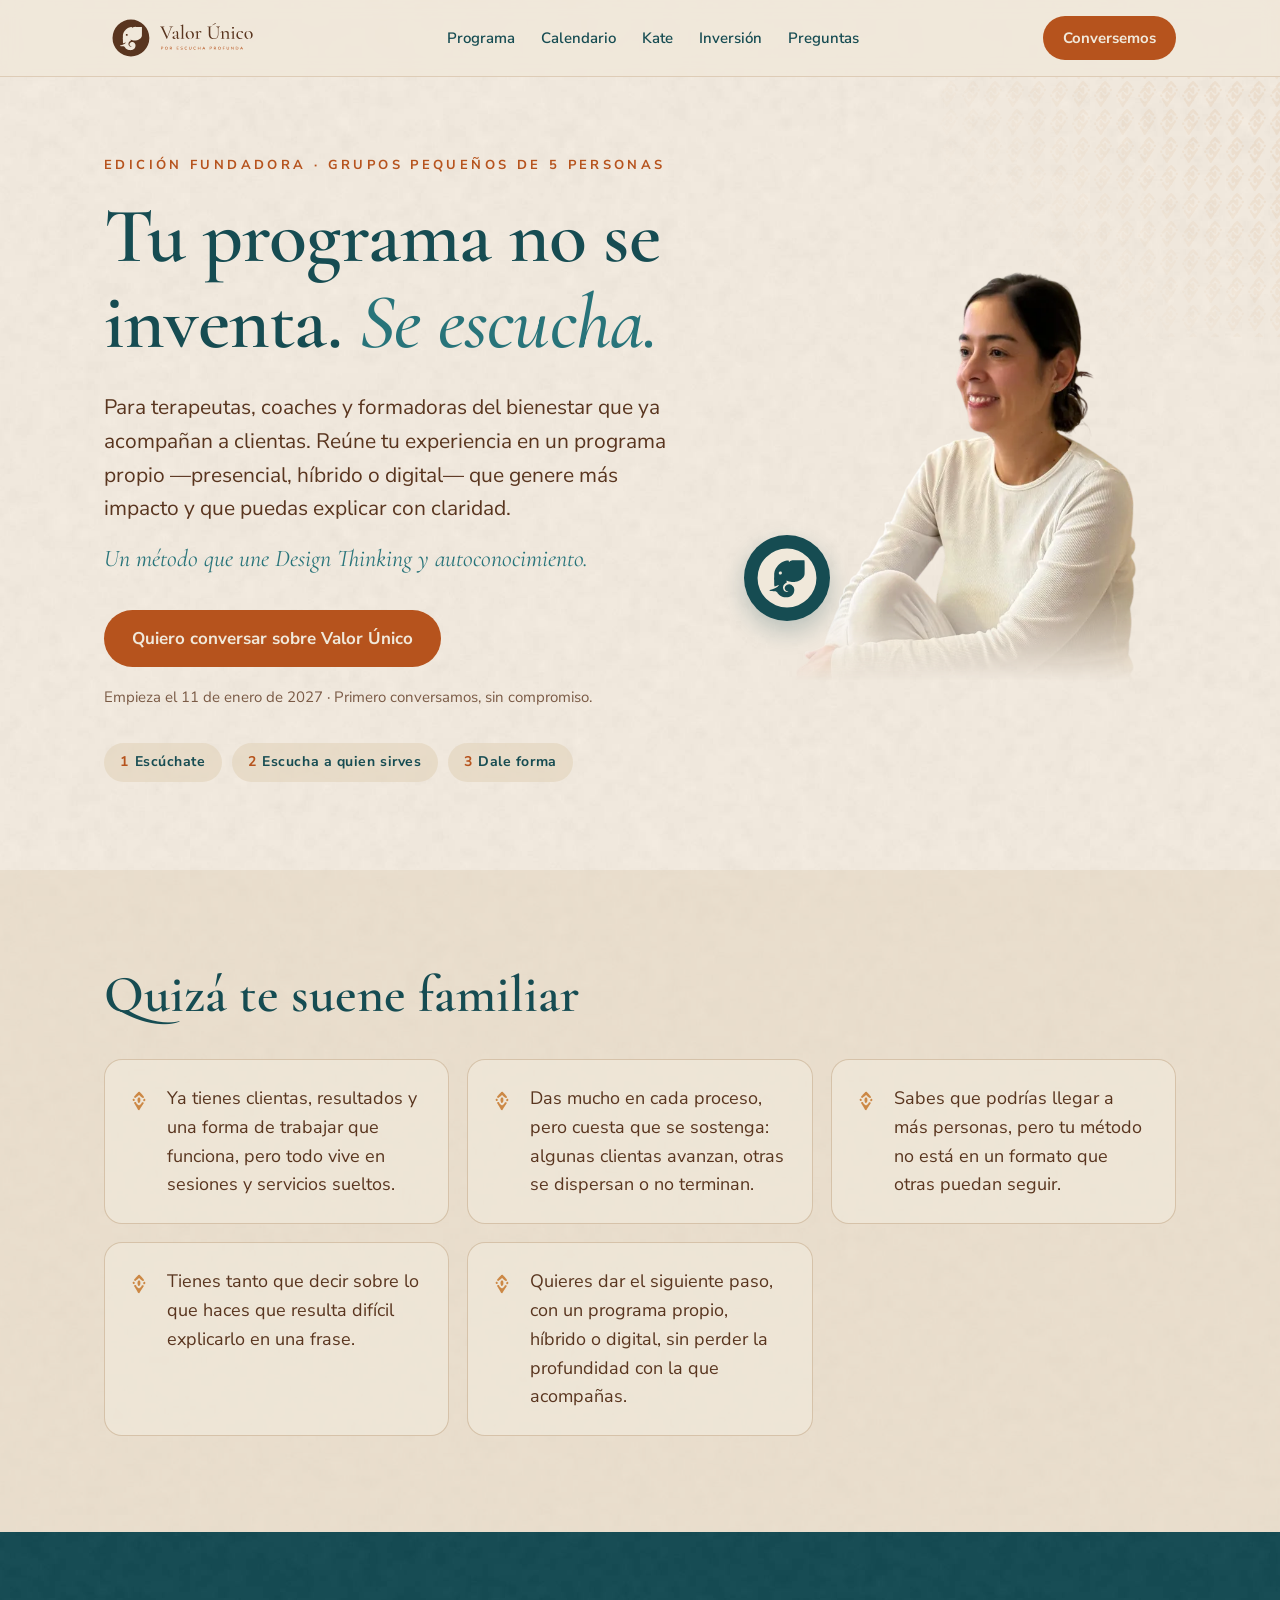
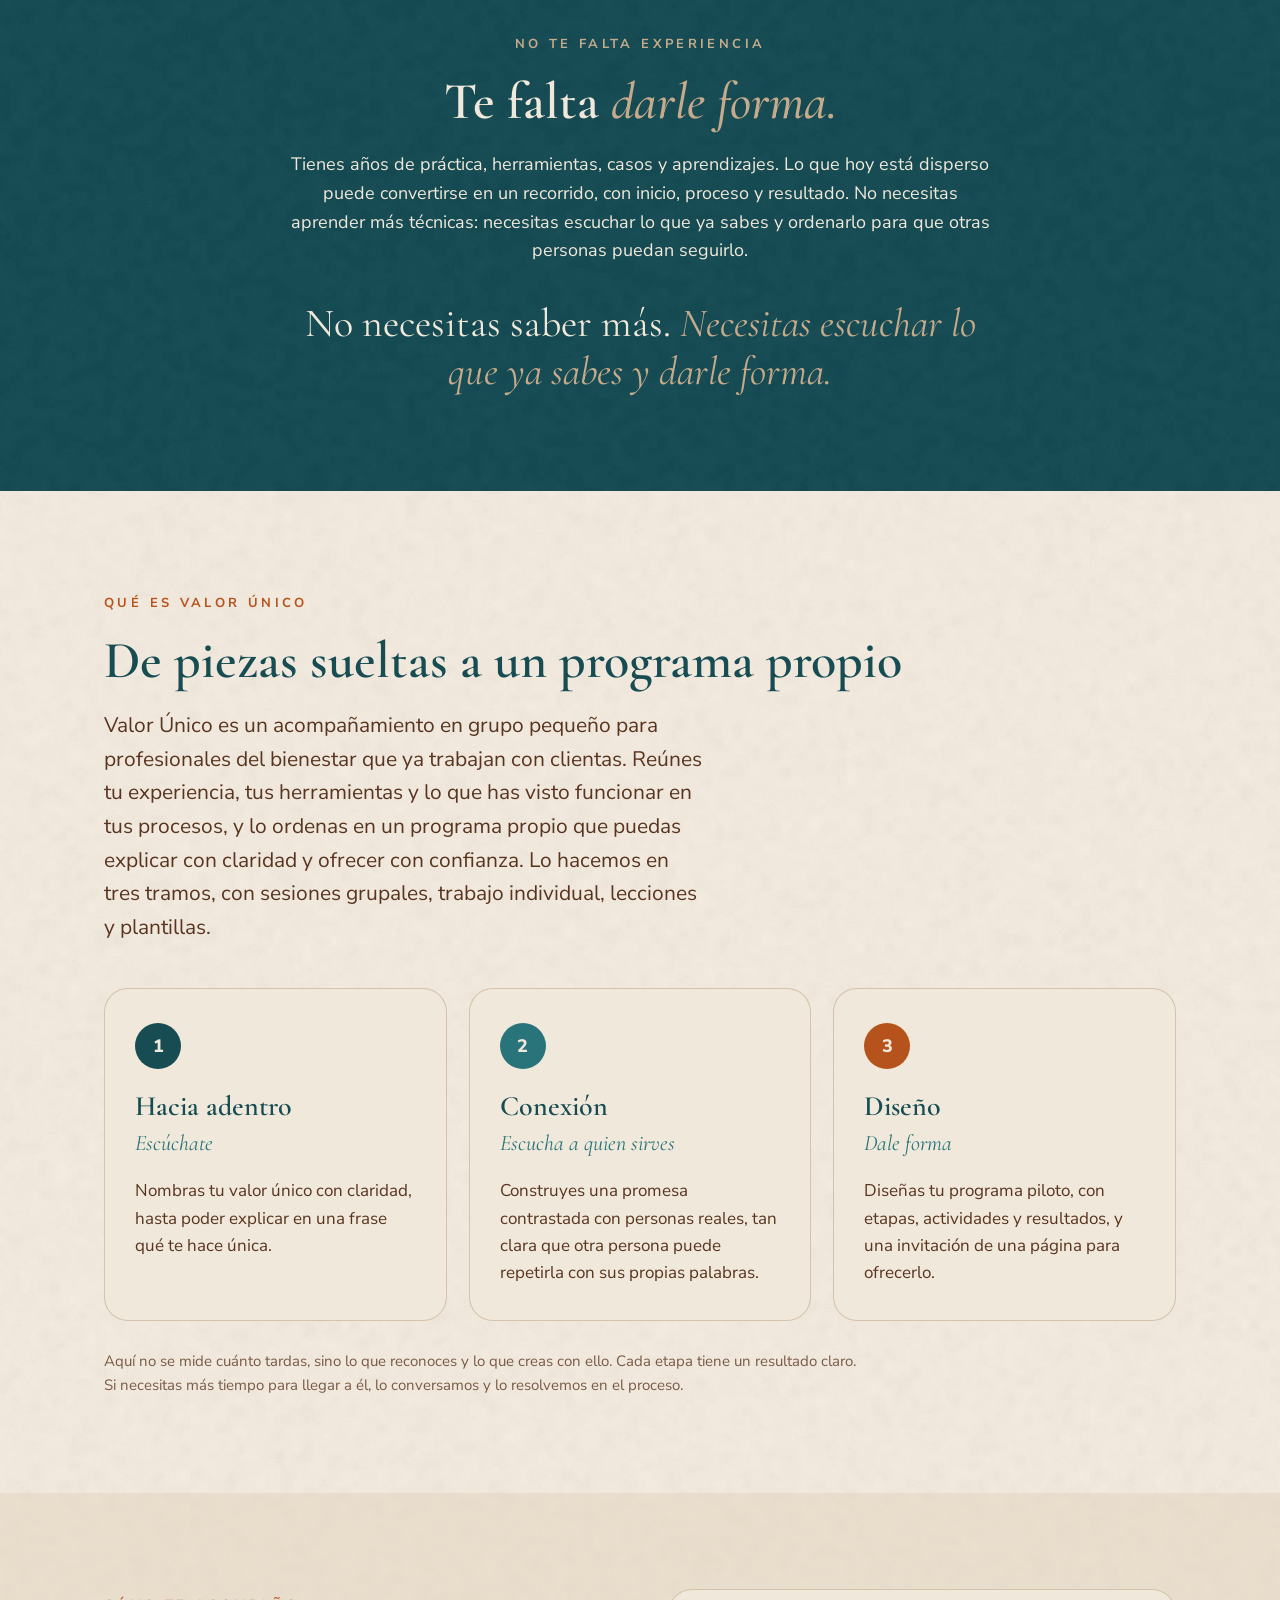
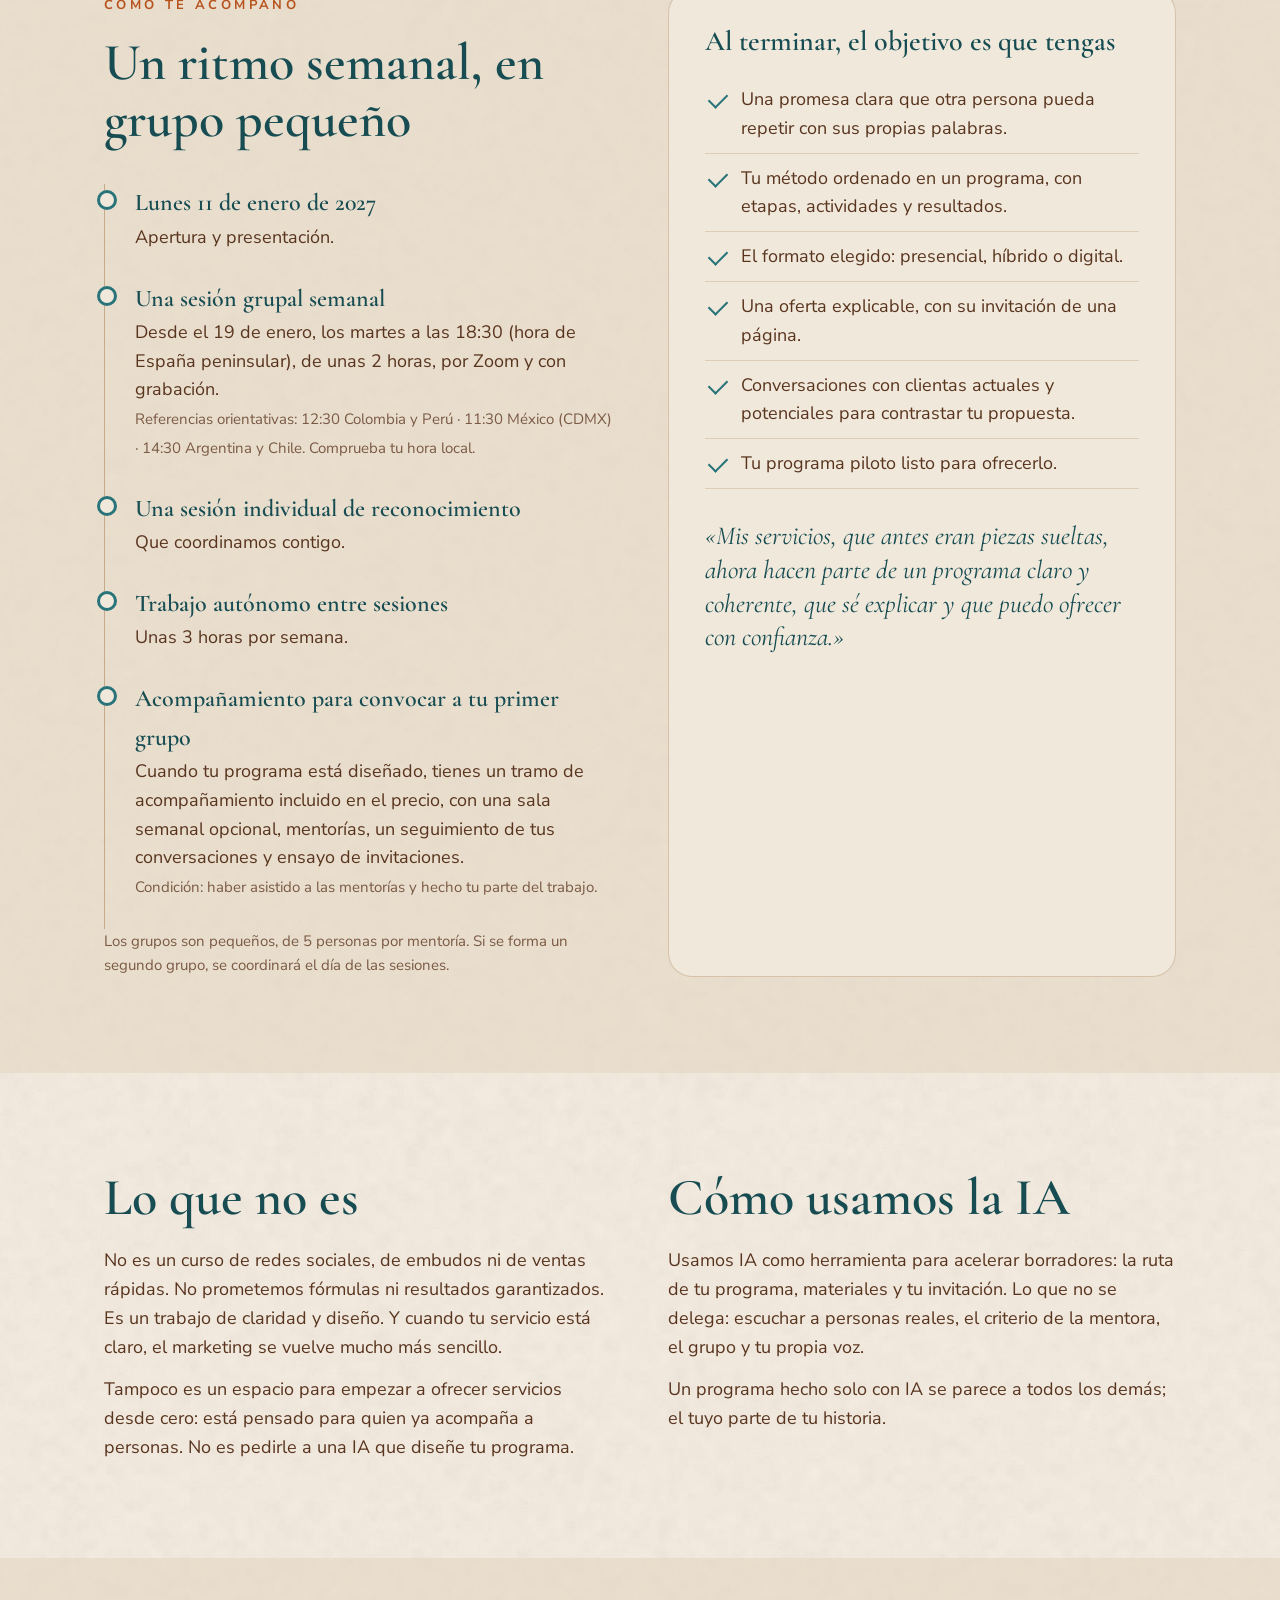
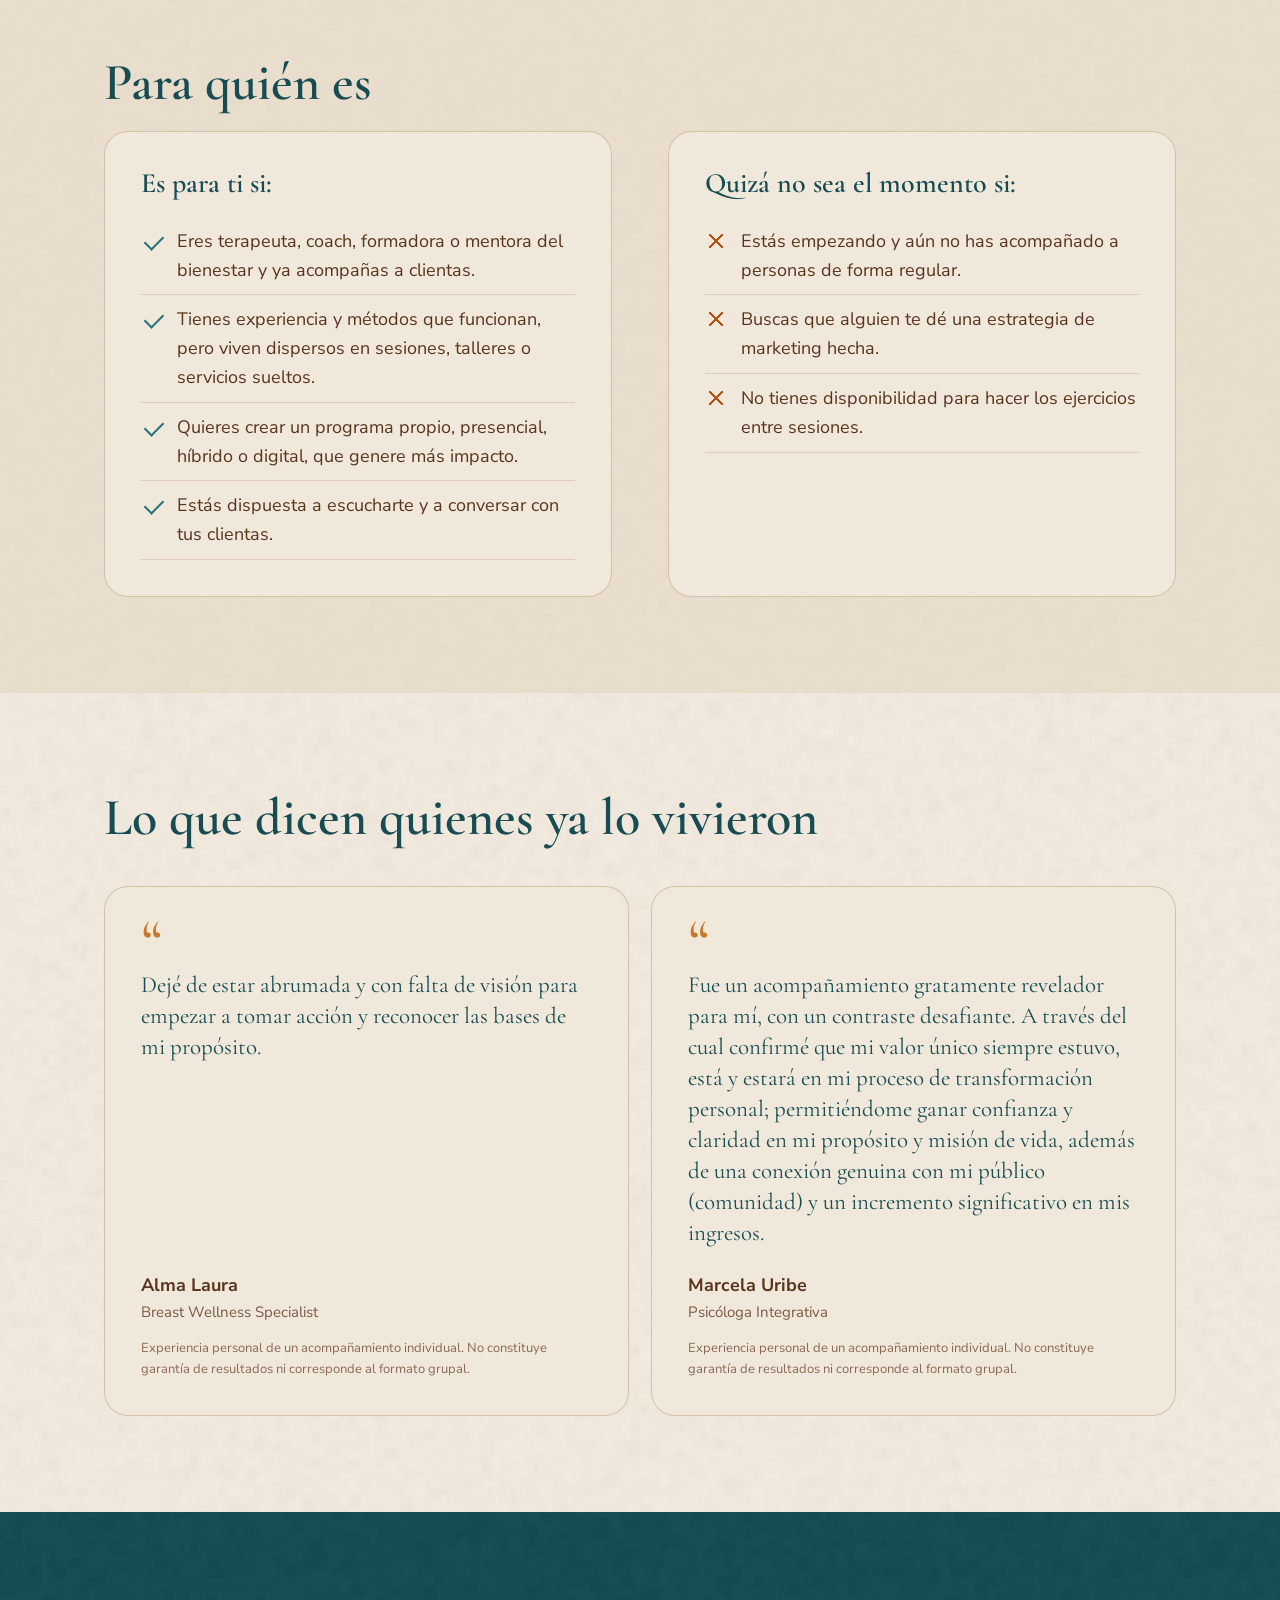
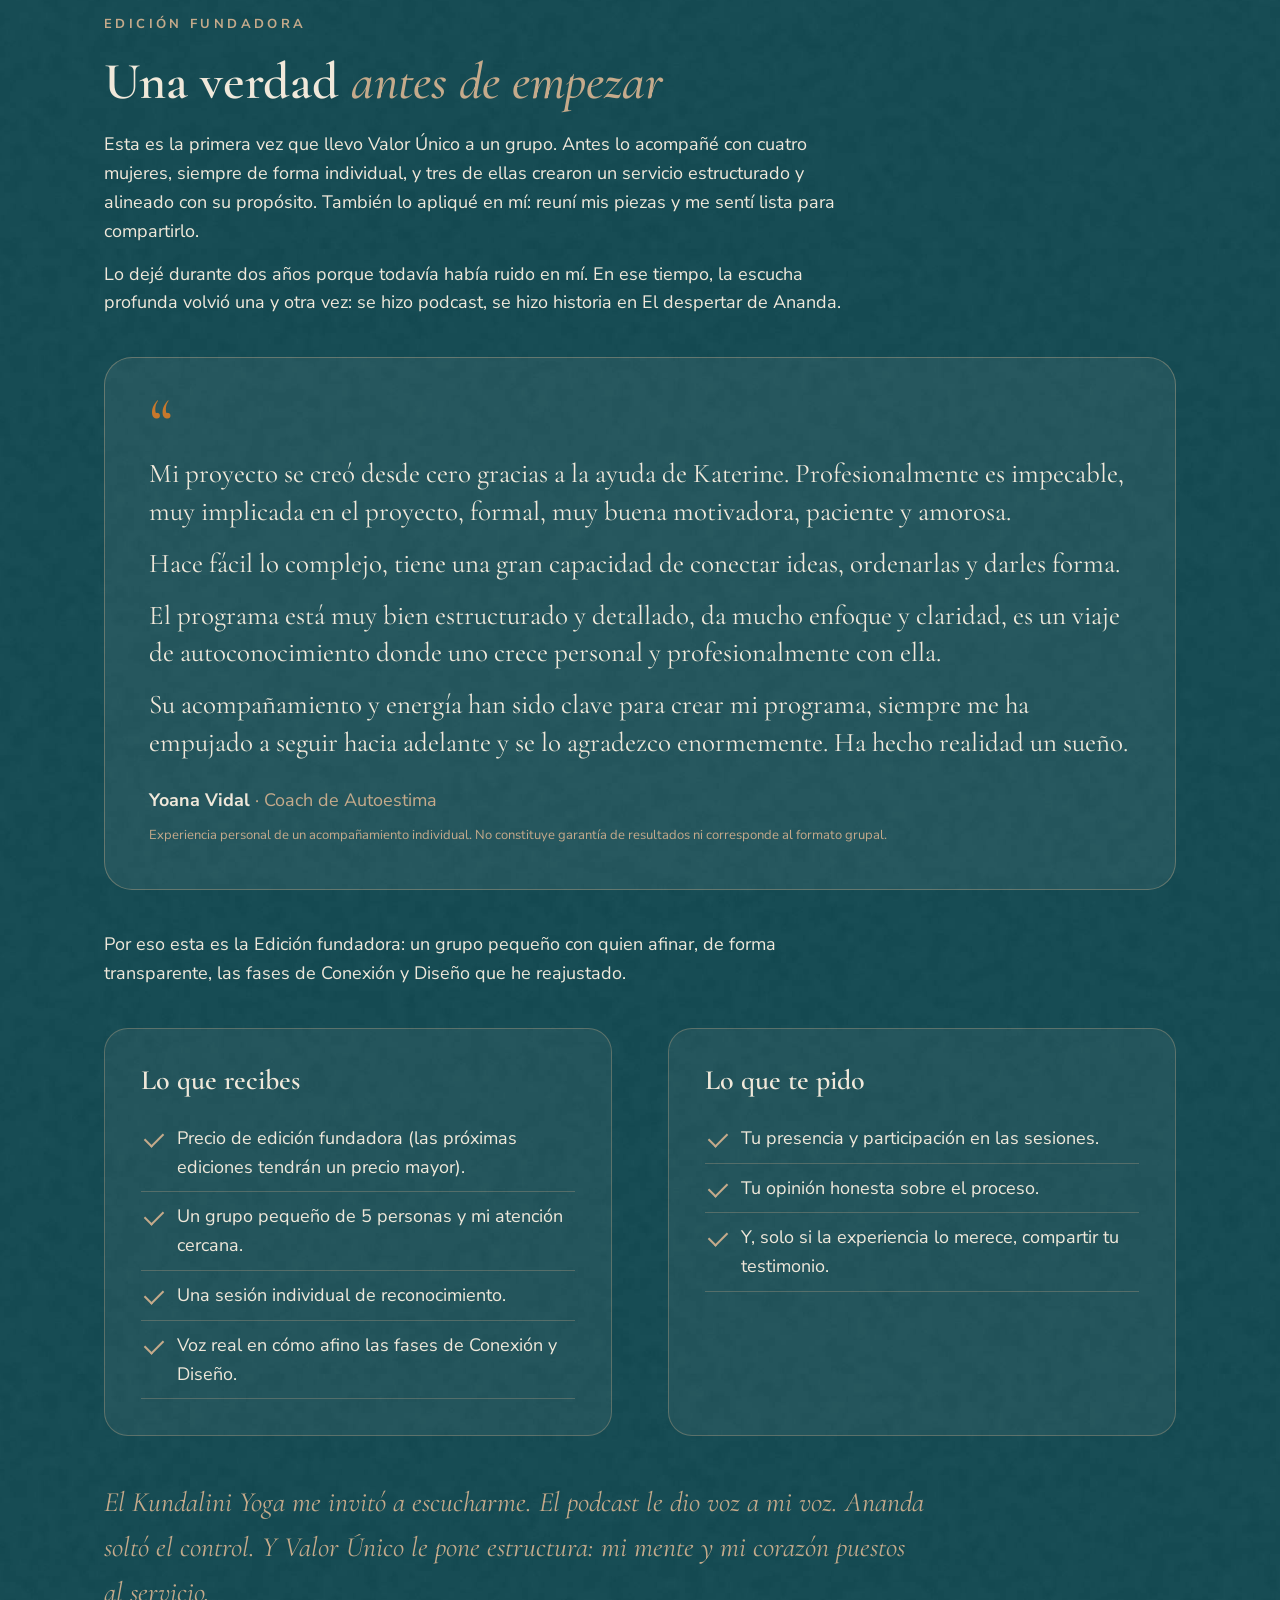
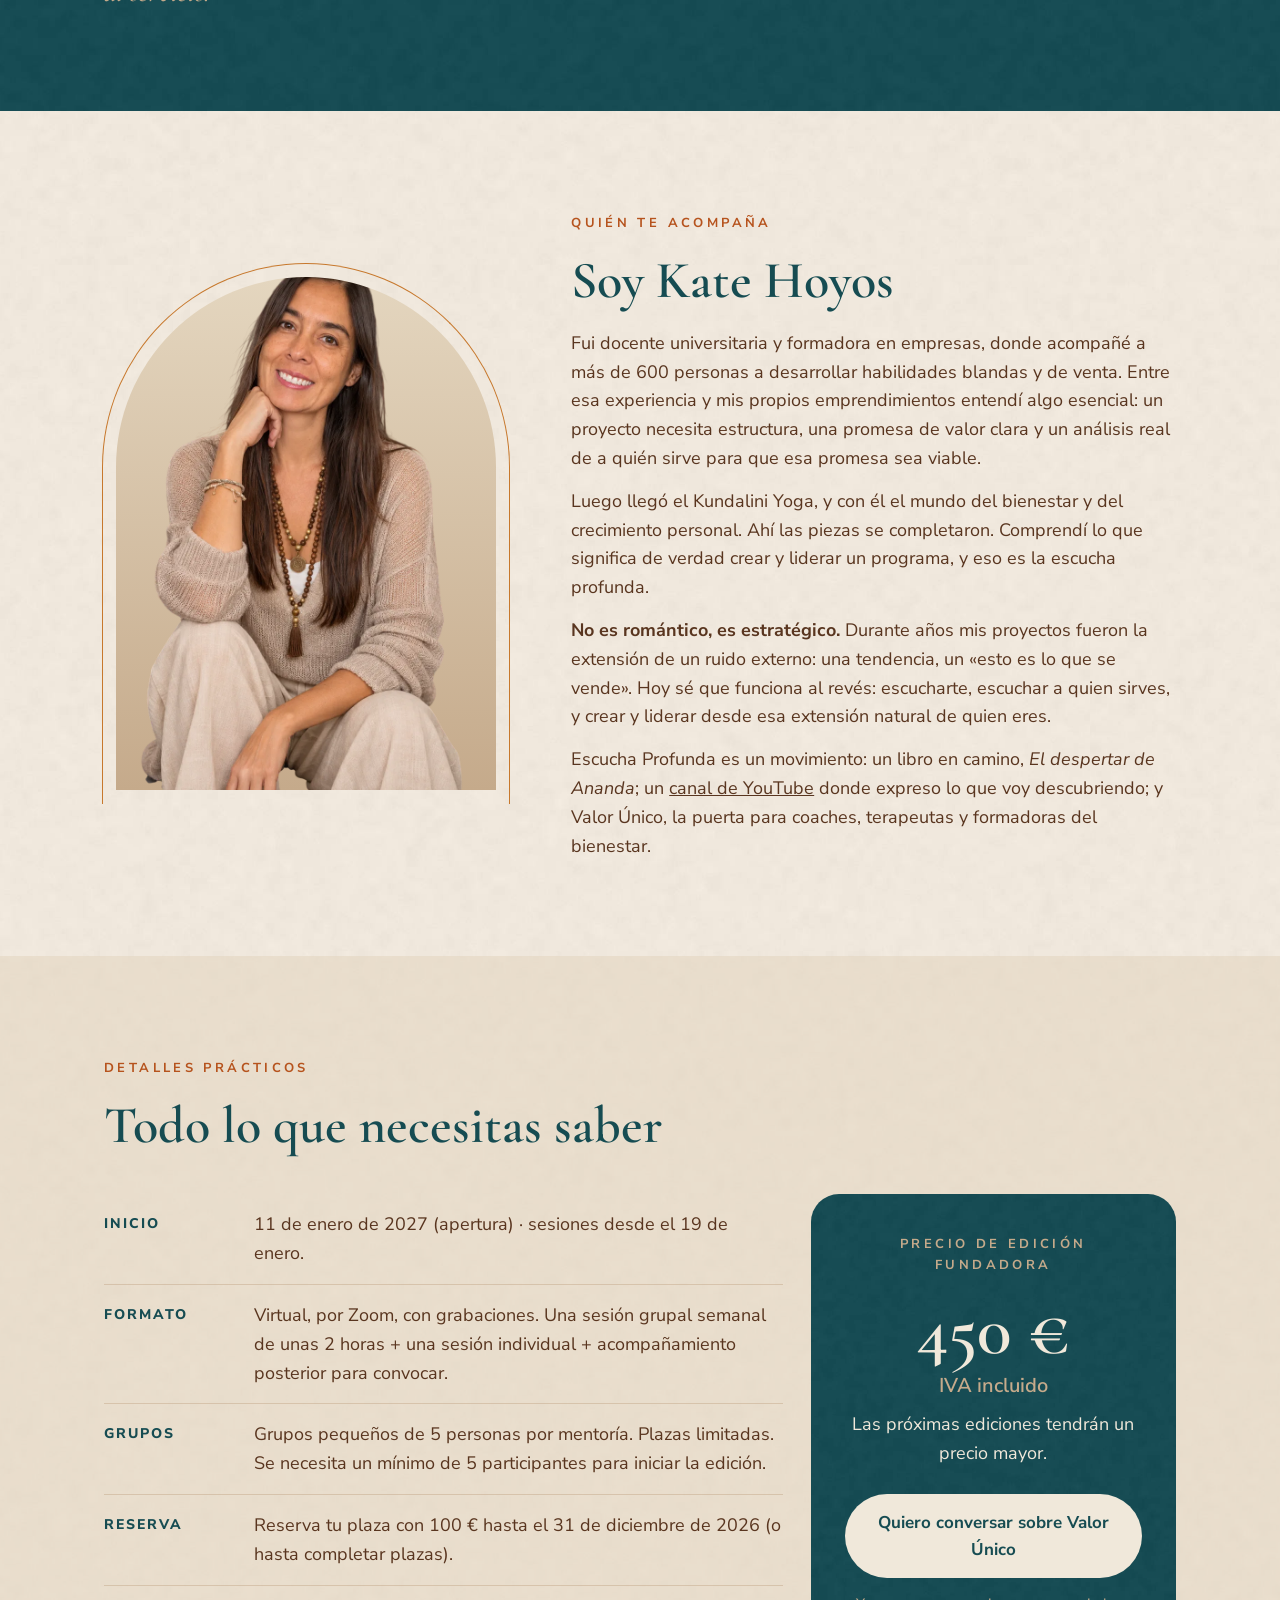
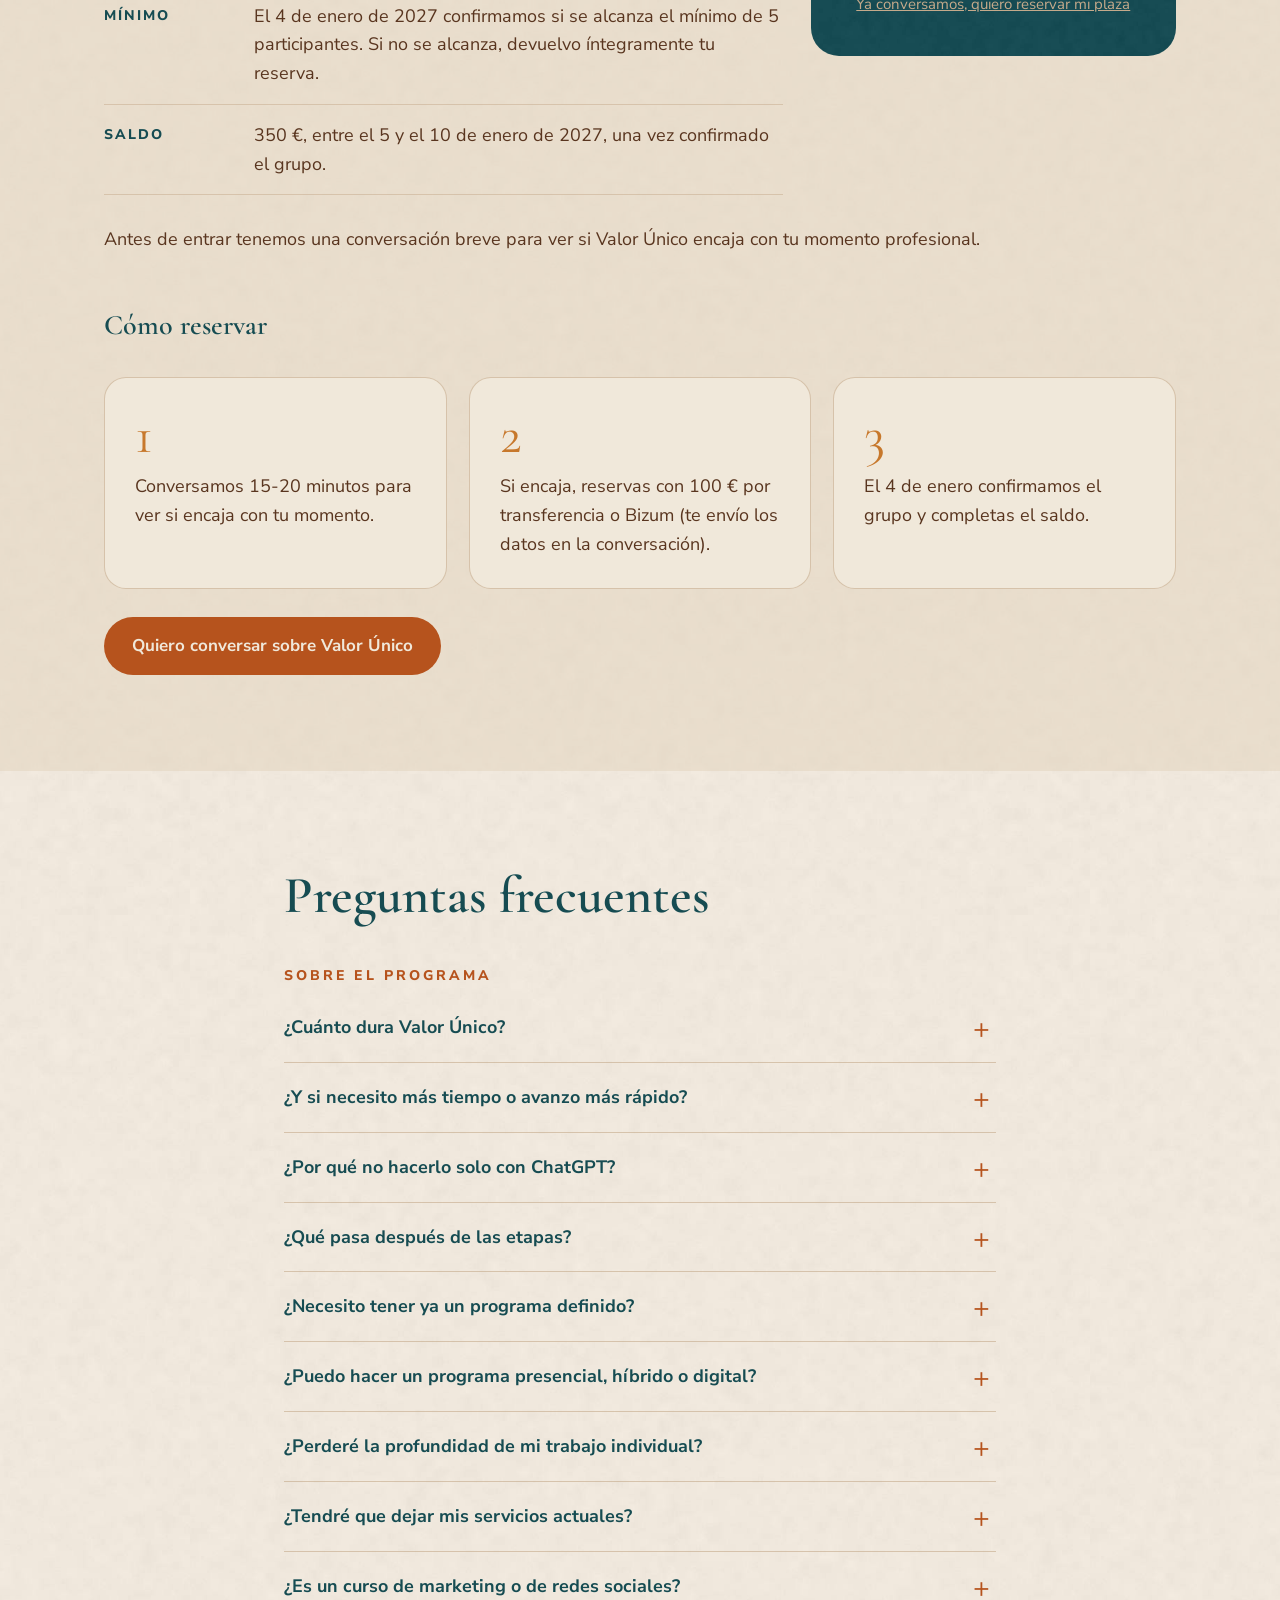
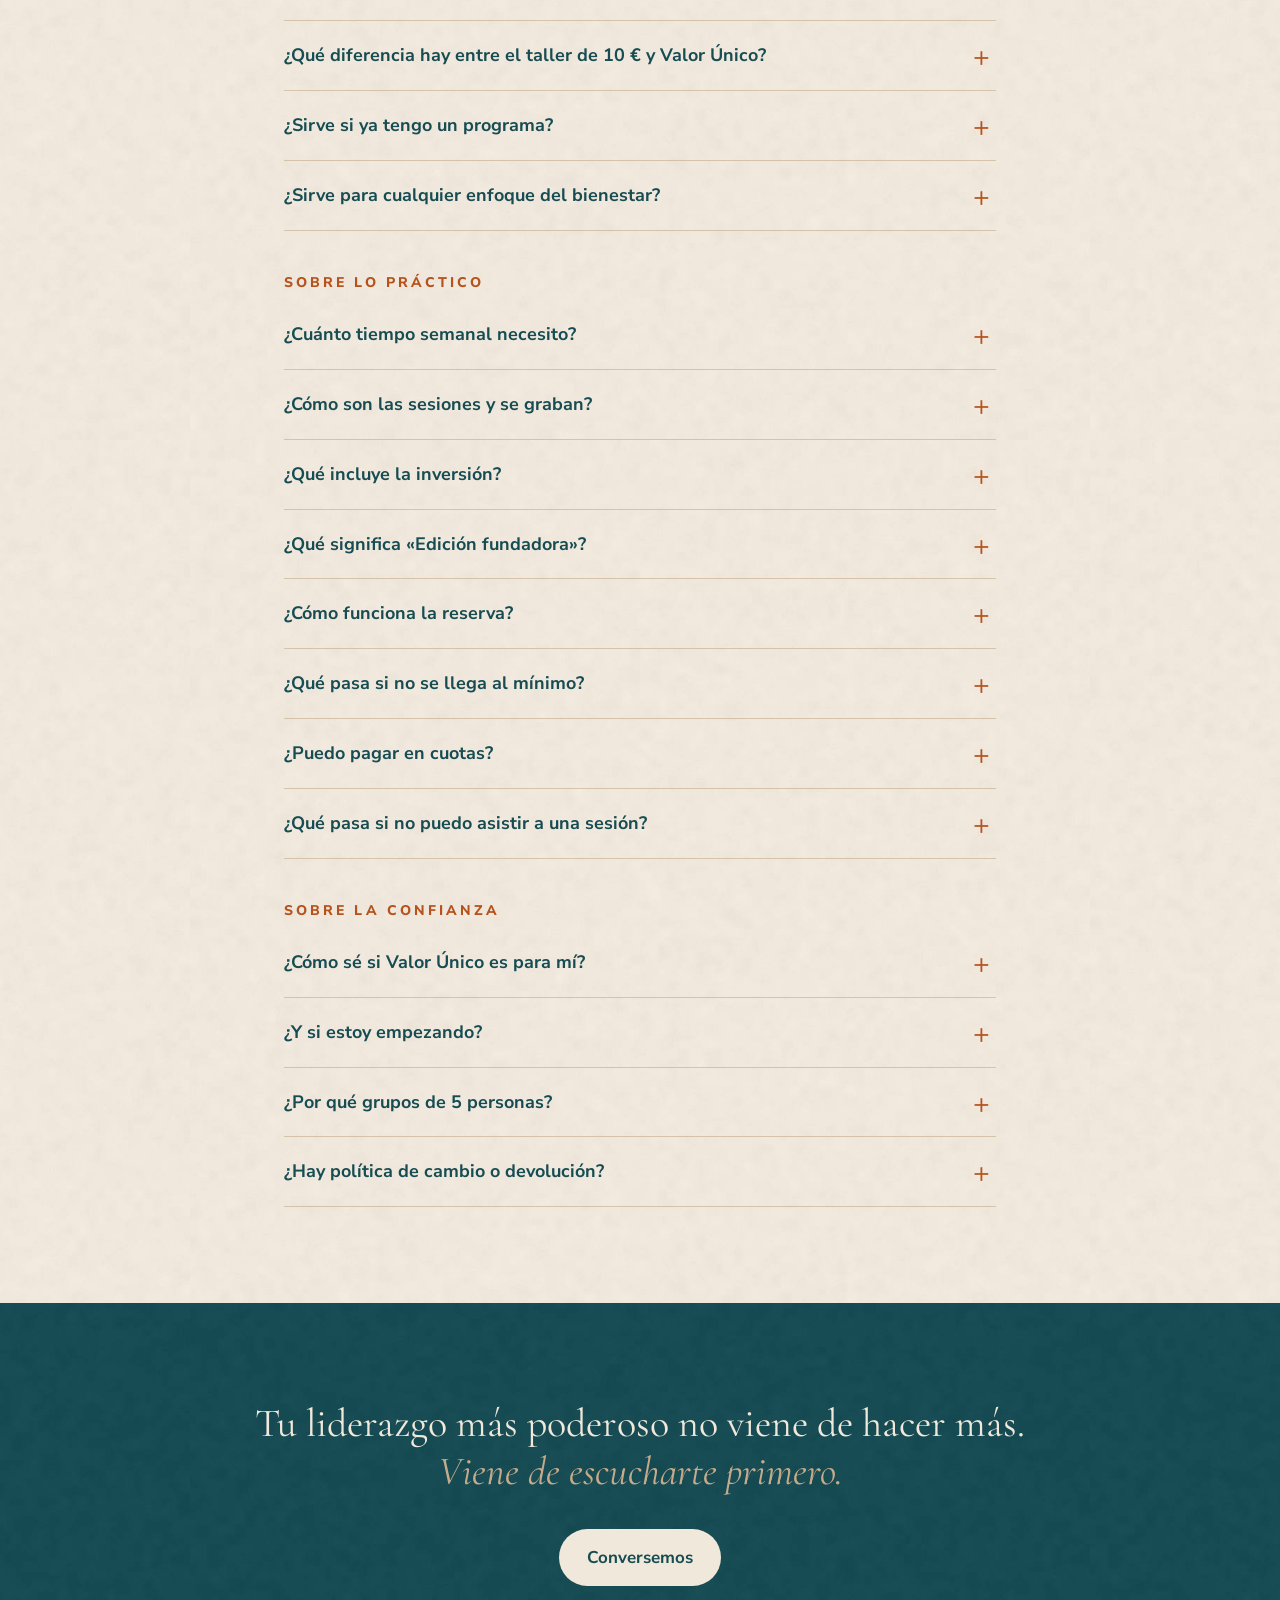
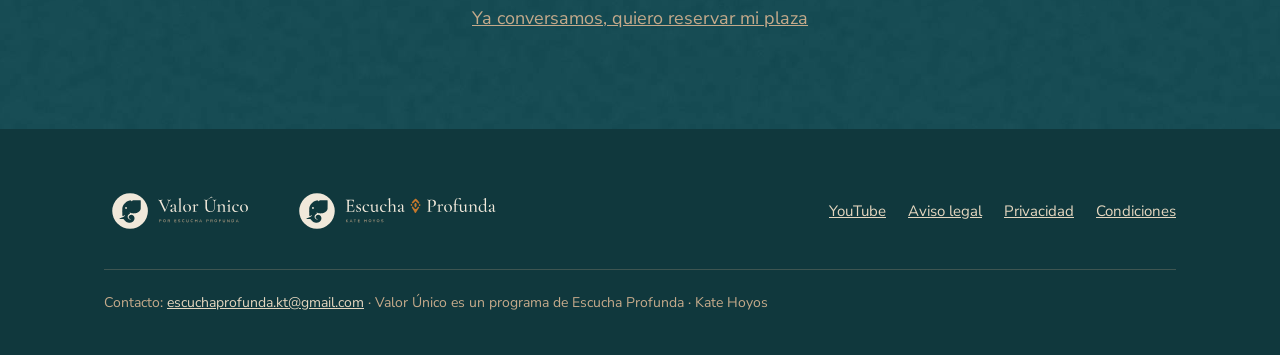
==== index.html @ 72919cdd "Publicar landing en la raíz y añadir datos legales" ====
<!doctype html>
<html lang="es">
<head>
<meta charset="utf-8">
<meta name="viewport" content="width=device-width, initial-scale=1">
<title>Valor Único · Tu programa propio desde la escucha | Kate Hoyos</title>
<meta name="description" content="Acompañamiento en grupos pequeños para terapeutas, coaches y formadoras del bienestar que quieren reunir su experiencia en un programa propio. Edición fundadora desde el 11 de enero de 2027.">
<meta property="og:title" content="Valor Único · Tu programa no se inventa. Se escucha.">
<meta property="og:description" content="Para terapeutas, coaches y formadoras del bienestar que ya acompañan a clientas. Un método que une Design Thinking y autoconocimiento.">
<meta property="og:type" content="website">
<meta property="og:url" content="https://valorunico.escuchaprofunda.com/">
<link rel="icon" type="image/png" href="assets/favicon.png">
<link rel="preconnect" href="https://fonts.googleapis.com">
<link rel="preconnect" href="https://fonts.gstatic.com" crossorigin>
<link href="https://fonts.googleapis.com/css2?family=Cormorant+Garamond:ital,wght@0,500;0,600;1,500&family=Nunito+Sans:wght@400;600;700;800&display=swap" rel="stylesheet">
<link rel="stylesheet" href="assets/style.css">
</head>
<body>
<a class="skip" href="#contenido">Saltar al contenido</a>

<header class="top">
  <div class="wrap">
    <a class="logo" href="#inicio"><img src="assets/valor_unico_horizontal_nogal.svg" alt="Valor Único por Escucha Profunda" width="446" height="152"></a>
    <nav aria-label="Secciones">
      <a href="#programa">Programa</a>
      <a href="#calendario">Calendario</a>
      <a href="#kate">Kate</a>
      <a href="#inversion">Inversión</a>
      <a href="#preguntas">Preguntas</a>
    </nav>
    <a class="btn btn-primary" href="https://w.app/valorunico" target="_blank" rel="noopener">Conversemos</a>
  </div>
</header>

<main id="contenido">

<!-- HERO -->
<section class="hero" id="inicio">
  <div class="glyphs" aria-hidden="true"></div>
  <div class="wrap">
    <div>
      <span class="label">Edición fundadora · Grupos pequeños de 5 personas</span>
      <h1>Tu programa no se inventa. <em>Se escucha.</em></h1>
      <p class="lead">Para terapeutas, coaches y formadoras del bienestar que ya acompañan a clientas. Reúne tu experiencia en un programa propio —presencial, híbrido o digital— que genere más impacto y que puedas explicar con claridad.</p>
      <p class="method">Un método que une Design Thinking y autoconocimiento.</p>
      <div class="actions">
        <a class="btn btn-primary" href="https://w.app/valorunico" target="_blank" rel="noopener">Quiero conversar sobre Valor Único</a>
      </div>
      <p class="note">Empieza el 11 de enero de 2027 · Primero conversamos, sin compromiso.</p>
      <ul class="steps-mini" aria-label="Las tres etapas">
        <li><span>1</span>Escúchate</li>
        <li><span>2</span>Escucha a quien sirves</li>
        <li><span>3</span>Dale forma</li>
      </ul>
    </div>
    <div class="portal">
      <div class="arch"><img src="assets/kate-hero.webp" alt="Kate Hoyos, sentada y sonriendo" width="900" height="1200"></div>
      <div class="seal"><img src="assets/simbolo_marfil.svg" alt="Símbolo de Escucha Profunda"></div>
    </div>
  </div>
</section>

<!-- FAMILIAR -->
<section class="tint">
  <div class="wrap">
    <h2>Quizá te suene familiar</h2>
    <ul class="familiar">
      <li>Ya tienes clientas, resultados y una forma de trabajar que funciona, pero todo vive en sesiones y servicios sueltos.</li>
      <li>Das mucho en cada proceso, pero cuesta que se sostenga: algunas clientas avanzan, otras se dispersan o no terminan.</li>
      <li>Sabes que podrías llegar a más personas, pero tu método no está en un formato que otras puedan seguir.</li>
      <li>Tienes tanto que decir sobre lo que haces que resulta difícil explicarlo en una frase.</li>
      <li>Quieres dar el siguiente paso, con un programa propio, híbrido o digital, sin perder la profundidad con la que acompañas.</li>
    </ul>
  </div>
</section>

<section class="dark">
  <div class="wrap narrow center">
    <span class="label">No te falta experiencia</span>
    <h2>Te falta <em>darle forma.</em></h2>
    <p>Tienes años de práctica, herramientas, casos y aprendizajes. Lo que hoy está disperso puede convertirse en un recorrido, con inicio, proceso y resultado. No necesitas aprender más técnicas: necesitas escuchar lo que ya sabes y ordenarlo para que otras personas puedan seguirlo.</p>
    <p class="pull" style="margin-top:34px">No necesitas saber más. <em>Necesitas escuchar lo que ya sabes y darle forma.</em></p>
  </div>
</section>

<!-- QUÉ ES -->
<section id="programa">
  <div class="wrap">
    <span class="label">Qué es Valor Único</span>
    <h2>De piezas sueltas a un programa propio</h2>
    <p class="lead">Valor Único es un acompañamiento en grupo pequeño para profesionales del bienestar que ya trabajan con clientas. Reúnes tu experiencia, tus herramientas y lo que has visto funcionar en tus procesos, y lo ordenas en un programa propio que puedas explicar con claridad y ofrecer con confianza. Lo hacemos en tres tramos, con sesiones grupales, trabajo individual, lecciones y plantillas.</p>
    <div class="stages">
      <article class="stage">
        <div class="num">1</div>
        <h3>Hacia adentro</h3>
        <p class="verb">Escúchate</p>
        <p>Nombras tu valor único con claridad, hasta poder explicar en una frase qué te hace única.</p>
      </article>
      <article class="stage">
        <div class="num">2</div>
        <h3>Conexión</h3>
        <p class="verb">Escucha a quien sirves</p>
        <p>Construyes una promesa contrastada con personas reales, tan clara que otra persona puede repetirla con sus propias palabras.</p>
      </article>
      <article class="stage">
        <div class="num">3</div>
        <h3>Diseño</h3>
        <p class="verb">Dale forma</p>
        <p>Diseñas tu programa piloto, con etapas, actividades y resultados, y una invitación de una página para ofrecerlo.</p>
      </article>
    </div>
    <p class="muted" style="margin-top:28px;max-width:760px">Aquí no se mide cuánto tardas, sino lo que reconoces y lo que creas con ello. Cada etapa tiene un resultado claro. Si necesitas más tiempo para llegar a él, lo conversamos y lo resolvemos en el proceso.</p>
  </div>
</section>

<!-- CÓMO TE ACOMPAÑO -->
<section class="tint" id="calendario">
  <div class="wrap two">
    <div>
      <span class="label">Cómo te acompaño</span>
      <h2>Un ritmo semanal, en grupo pequeño</h2>
      <ol class="timeline">
        <li><strong>Lunes 11 de enero de 2027</strong>Apertura y presentación.</li>
        <li><strong>Una sesión grupal semanal</strong>Desde el 19 de enero, los martes a las 18:30 (hora de España peninsular), de unas 2 horas, por Zoom y con grabación.<br><span class="muted">Referencias orientativas: 12:30 Colombia y Perú · 11:30 México (CDMX) · 14:30 Argentina y Chile. Comprueba tu hora local.</span></li>
        <li><strong>Una sesión individual de reconocimiento</strong>Que coordinamos contigo.</li>
        <li><strong>Trabajo autónomo entre sesiones</strong>Unas 3 horas por semana.</li>
        <li><strong>Acompañamiento para convocar a tu primer grupo</strong>Cuando tu programa está diseñado, tienes un tramo de acompañamiento incluido en el precio, con una sala semanal opcional, mentorías, un seguimiento de tus conversaciones y ensayo de invitaciones.<br><span class="muted">Condición: haber asistido a las mentorías y hecho tu parte del trabajo.</span></li>
      </ol>
      <p class="muted">Los grupos son pequeños, de 5 personas por mentoría. Si se forma un segundo grupo, se coordinará el día de las sesiones.</p>
    </div>
    <div class="card">
      <h3 style="margin-bottom:6px">Al terminar, el objetivo es que tengas</h3>
      <ul class="checks">
        <li>Una promesa clara que otra persona pueda repetir con sus propias palabras.</li>
        <li>Tu método ordenado en un programa, con etapas, actividades y resultados.</li>
        <li>El formato elegido: presencial, híbrido o digital.</li>
        <li>Una oferta explicable, con su invitación de una página.</li>
        <li>Conversaciones con clientas actuales y potenciales para contrastar tu propuesta.</li>
        <li>Tu programa piloto listo para ofrecerlo.</li>
      </ul>
      <p class="final-quote">«Mis servicios, que antes eran piezas sueltas, ahora hacen parte de un programa claro y coherente, que sé explicar y que puedo ofrecer con confianza.»</p>
    </div>
  </div>
</section>

<!-- LO QUE NO ES / IA -->
<section>
  <div class="wrap two">
    <div>
      <h2>Lo que no es</h2>
      <p>No es un curso de redes sociales, de embudos ni de ventas rápidas. No prometemos fórmulas ni resultados garantizados. Es un trabajo de claridad y diseño. Y cuando tu servicio está claro, el marketing se vuelve mucho más sencillo.</p>
      <p>Tampoco es un espacio para empezar a ofrecer servicios desde cero: está pensado para quien ya acompaña a personas. No es pedirle a una IA que diseñe tu programa.</p>
    </div>
    <div>
      <h2>Cómo usamos la IA</h2>
      <p>Usamos IA como herramienta para acelerar borradores: la ruta de tu programa, materiales y tu invitación. Lo que no se delega: escuchar a personas reales, el criterio de la mentora, el grupo y tu propia voz.</p>
      <p>Un programa hecho solo con IA se parece a todos los demás; el tuyo parte de tu historia.</p>
    </div>
  </div>
</section>

<!-- PARA QUIÉN -->
<section class="tint">
  <div class="wrap">
    <h2>Para quién es</h2>
    <div class="two" style="margin-top:20px">
      <div class="card">
        <h3>Es para ti si:</h3>
        <ul class="checks">
          <li>Eres terapeuta, coach, formadora o mentora del bienestar y ya acompañas a clientas.</li>
          <li>Tienes experiencia y métodos que funcionan, pero viven dispersos en sesiones, talleres o servicios sueltos.</li>
          <li>Quieres crear un programa propio, presencial, híbrido o digital, que genere más impacto.</li>
          <li>Estás dispuesta a escucharte y a conversar con tus clientas.</li>
        </ul>
      </div>
      <div class="card">
        <h3>Quizá no sea el momento si:</h3>
        <ul class="checks crosses">
          <li>Estás empezando y aún no has acompañado a personas de forma regular.</li>
          <li>Buscas que alguien te dé una estrategia de marketing hecha.</li>
          <li>No tienes disponibilidad para hacer los ejercicios entre sesiones.</li>
        </ul>
      </div>
    </div>
  </div>
</section>

<!-- TESTIMONIOS -->
<section>
  <div class="wrap">
    <h2>Lo que dicen quienes ya lo vivieron</h2>
    <div class="quotes">
      <figure class="quote">
        <blockquote>Dejé de estar abrumada y con falta de visión para empezar a tomar acción y reconocer las bases de mi propósito.</blockquote>
        <figcaption class="who">Alma Laura<span>Breast Wellness Specialist</span></figcaption>
        <p class="disc">Experiencia personal de un acompañamiento individual. No constituye garantía de resultados ni corresponde al formato grupal.</p>
      </figure>
      <figure class="quote">
        <blockquote>Fue un acompañamiento gratamente revelador para mí, con un contraste desafiante. A través del cual confirmé que mi valor único siempre estuvo, está y estará en mi proceso de transformación personal; permitiéndome ganar confianza y claridad en mi propósito y misión de vida, además de una conexión genuina con mi público (comunidad) y un incremento significativo en mis ingresos.</blockquote>
        <figcaption class="who">Marcela Uribe<span>Psicóloga Integrativa</span></figcaption>
        <p class="disc">Experiencia personal de un acompañamiento individual. No constituye garantía de resultados ni corresponde al formato grupal.</p>
      </figure>
    </div>
  </div>
</section>

<!-- EDICIÓN FUNDADORA -->
<section class="dark">
  <div class="wrap">
    <span class="label">Edición fundadora</span>
    <h2>Una verdad <em>antes de empezar</em></h2>
    <div class="narrow">
      <p>Esta es la primera vez que llevo Valor Único a un grupo. Antes lo acompañé con cuatro mujeres, siempre de forma individual, y tres de ellas crearon un servicio estructurado y alineado con su propósito. También lo apliqué en mí: reuní mis piezas y me sentí lista para compartirlo.</p>
      <p>Lo dejé durante dos años porque todavía había ruido en mí. En ese tiempo, la escucha profunda volvió una y otra vez: se hizo podcast, se hizo historia en El despertar de Ananda.</p>
    </div>
    <figure class="feature-quote">
      <blockquote>
        <p>Mi proyecto se creó desde cero gracias a la ayuda de Katerine. Profesionalmente es impecable, muy implicada en el proyecto, formal, muy buena motivadora, paciente y amorosa.</p>
        <p>Hace fácil lo complejo, tiene una gran capacidad de conectar ideas, ordenarlas y darles forma.</p>
        <p>El programa está muy bien estructurado y detallado, da mucho enfoque y claridad, es un viaje de autoconocimiento donde uno crece personal y profesionalmente con ella.</p>
        <p>Su acompañamiento y energía han sido clave para crear mi programa, siempre me ha empujado a seguir hacia adelante y se lo agradezco enormemente. Ha hecho realidad un sueño.</p>
      </blockquote>
      <figcaption class="who">Yoana Vidal <span>· Coach de Autoestima</span></figcaption>
      <p class="disc">Experiencia personal de un acompañamiento individual. No constituye garantía de resultados ni corresponde al formato grupal.</p>
    </figure>
    <p class="narrow">Por eso esta es la Edición fundadora: un grupo pequeño con quien afinar, de forma transparente, las fases de Conexión y Diseño que he reajustado.</p>
    <div class="two" style="margin-top:40px">
      <div class="card">
        <h3>Lo que recibes</h3>
        <ul class="checks">
          <li>Precio de edición fundadora (las próximas ediciones tendrán un precio mayor).</li>
          <li>Un grupo pequeño de 5 personas y mi atención cercana.</li>
          <li>Una sesión individual de reconocimiento.</li>
          <li>Voz real en cómo afino las fases de Conexión y Diseño.</li>
        </ul>
      </div>
      <div class="card">
        <h3>Lo que te pido</h3>
        <ul class="checks">
          <li>Tu presencia y participación en las sesiones.</li>
          <li>Tu opinión honesta sobre el proceso.</li>
          <li>Y, solo si la experiencia lo merece, compartir tu testimonio.</li>
        </ul>
      </div>
    </div>
    <p class="movement">El Kundalini Yoga me invitó a escucharme. El podcast le dio voz a mi voz. Ananda soltó el control. Y Valor Único le pone estructura: mi mente y mi corazón puestos al servicio.</p>
  </div>
</section>

<!-- KATE -->
<section id="kate">
  <div class="wrap kate">
    <div class="portal">
      <div class="arch"><img src="assets/kate-retrato.webp" alt="Retrato de Kate Hoyos" width="800" height="1200"></div>
    </div>
    <div>
      <span class="label">Quién te acompaña</span>
      <h2>Soy Kate Hoyos</h2>
      <p>Fui docente universitaria y formadora en empresas, donde acompañé a más de 600 personas a desarrollar habilidades blandas y de venta. Entre esa experiencia y mis propios emprendimientos entendí algo esencial: un proyecto necesita estructura, una promesa de valor clara y un análisis real de a quién sirve para que esa promesa sea viable.</p>
      <p>Luego llegó el Kundalini Yoga, y con él el mundo del bienestar y del crecimiento personal. Ahí las piezas se completaron. Comprendí lo que significa de verdad crear y liderar un programa, y eso es la escucha profunda.</p>
      <p><strong>No es romántico, es estratégico.</strong> Durante años mis proyectos fueron la extensión de un ruido externo: una tendencia, un «esto es lo que se vende». Hoy sé que funciona al revés: escucharte, escuchar a quien sirves, y crear y liderar desde esa extensión natural de quien eres.</p>
      <p>Escucha Profunda es un movimiento: un libro en camino, <em>El despertar de Ananda</em>; un <a href="https://www.youtube.com/@escuchaprofunda_kate_hoyos" target="_blank" rel="noopener">canal de YouTube</a> donde expreso lo que voy descubriendo; y Valor Único, la puerta para coaches, terapeutas y formadoras del bienestar.</p>
    </div>
  </div>
</section>

<!-- DETALLES -->
<section class="tint" id="inversion">
  <div class="wrap">
    <span class="label">Detalles prácticos</span>
    <h2>Todo lo que necesitas saber</h2>
    <div class="details">
      <dl>
        <dt>Inicio</dt><dd>11 de enero de 2027 (apertura) · sesiones desde el 19 de enero.</dd>
        <dt>Formato</dt><dd>Virtual, por Zoom, con grabaciones. Una sesión grupal semanal de unas 2 horas + una sesión individual + acompañamiento posterior para convocar.</dd>
        <dt>Grupos</dt><dd>Grupos pequeños de 5 personas por mentoría. Plazas limitadas. Se necesita un mínimo de 5 participantes para iniciar la edición.</dd>
        <dt>Reserva</dt><dd>Reserva tu plaza con 100 € hasta el 31 de diciembre de 2026 (o hasta completar plazas).</dd>
        <dt>Mínimo</dt><dd>El 4 de enero de 2027 confirmamos si se alcanza el mínimo de 5 participantes. Si no se alcanza, devuelvo íntegramente tu reserva.</dd>
        <dt>Saldo</dt><dd>350 €, entre el 5 y el 10 de enero de 2027, una vez confirmado el grupo.</dd>
      </dl>
      <div class="price">
        <span class="label">Precio de edición fundadora</span>
        <div class="amount">450 €<small>IVA incluido</small></div>
        <p style="margin-top:14px">Las próximas ediciones tendrán un precio mayor.</p>
        <a class="btn btn-light" href="https://w.app/valorunico" target="_blank" rel="noopener">Quiero conversar sobre Valor Único</a>
        <a class="alt" href="#reserva-paso-2">Ya conversamos, quiero reservar mi plaza</a>
      </div>
    </div>
    <p style="margin-top:30px">Antes de entrar tenemos una conversación breve para ver si Valor Único encaja con tu momento profesional.</p>

    <h3 style="margin-top:56px">Cómo reservar</h3>
    <ol class="reserve">
      <li id="reserva-paso-1">Conversamos 15-20 minutos para ver si encaja con tu momento.</li>
      <li id="reserva-paso-2">Si encaja, reservas con 100 € por transferencia o Bizum (te envío los datos en la conversación).</li>
      <li id="reserva-paso-3">El 4 de enero confirmamos el grupo y completas el saldo.</li>
    </ol>
    <p style="margin-top:28px"><a class="btn btn-primary" href="https://w.app/valorunico" target="_blank" rel="noopener">Quiero conversar sobre Valor Único</a></p>
  </div>
</section>

<!-- FAQ -->
<section id="preguntas">
  <div class="wrap narrow">
    <h2>Preguntas frecuentes</h2>

    <div class="faq-group">
      <h3>Sobre el programa</h3>
      <details><summary>¿Cuánto dura Valor Único?</summary><p>Como referencia, el recorrido está pensado para unas 7 semanas, seguido de un tramo de acompañamiento para convocar a tu primer grupo (unas 5 semanas más, incluidas). Es orientativo: lo importante no es la rapidez, sino lo que logras en cada etapa.</p></details>
      <details><summary>¿Y si necesito más tiempo o avanzo más rápido?</summary><p>Lo resolvemos en el proceso. Si necesitas más tiempo para terminar la estructura de tu programa, lo conversamos; para eso es el tramo de acompañamiento. Y si avanzas antes, seguimos con la siguiente etapa.</p></details>
      <details><summary>¿Por qué no hacerlo solo con ChatGPT?</summary><p>La IA nos ayuda con borradores de la ruta, los materiales y la invitación. No sustituye la escucha de personas reales, el criterio de la mentora, el grupo ni tu propia voz. Tu programa parte de tu historia, no de una respuesta genérica.</p></details>
      <details><summary>¿Qué pasa después de las etapas?</summary><p>Cuando tu programa está diseñado, tienes un tramo de acompañamiento incluido para convocar a tu primer grupo: una sala semanal opcional, mentorías, seguimiento de tus conversaciones y ensayo de invitaciones. La condición es haber asistido a las mentorías y hecho tu parte del trabajo.</p></details>
      <details><summary>¿Necesito tener ya un programa definido?</summary><p>No necesitas tenerlo cerrado, pero sí experiencia acompañando a clientas. Tu trabajo actual es la mejor materia prima para definirlo.</p></details>
      <details><summary>¿Puedo hacer un programa presencial, híbrido o digital?</summary><p>Sí. Decidimos el formato al diseñarlo, según tu método y tu estilo.</p></details>
      <details><summary>¿Perderé la profundidad de mi trabajo individual?</summary><p>No. Un programa bien diseñado no sustituye tu acompañamiento personal: lo ordena. Decidimos juntas qué se trabaja en grupo, qué a tu ritmo y qué se reserva para el trato individual.</p></details>
      <details><summary>¿Tendré que dejar mis servicios actuales?</summary><p>No. Tu programa puede convivir con ellos o transformarlos.</p></details>
      <details><summary>¿Es un curso de marketing o de redes sociales?</summary><p>No. Trabajamos la claridad de tu propuesta y una invitación directa a tu primer grupo. Cuando eso está claro, comunicarlo es más sencillo.</p></details>
      <details><summary>¿Qué diferencia hay entre el taller de 10 € y Valor Único?</summary><p>El taller es un primer paso práctico para empezar a ordenar tu idea. Valor Único es el acompañamiento completo, como referencia de unas 7 semanas, para llegar a tener tu programa piloto y tu invitación.</p></details>
      <details><summary>¿Sirve si ya tengo un programa?</summary><p>Sí, si quieres afinar tu promesa, tu público o tu invitación.</p></details>
      <details><summary>¿Sirve para cualquier enfoque del bienestar?</summary><p>Sí: terapia, coaching, yoga, enfoque corporal, espiritual u holístico.</p></details>
    </div>

    <div class="faq-group">
      <h3>Sobre lo práctico</h3>
      <details><summary>¿Cuánto tiempo semanal necesito?</summary><p>Una sesión grupal de unas 2 horas + unas 3 horas de trabajo entre sesiones.</p></details>
      <details><summary>¿Cómo son las sesiones y se graban?</summary><p>Son por Zoom y quedan grabadas, así que puedes verlas después. Aun así, te invito a asistir en directo: ahí resuelves tus dudas en tiempo real y te nutres de la experiencia de otras colegas.</p></details>
      <details><summary>¿Qué incluye la inversión?</summary><p>Acceso a todo el material del programa, las sesiones grupales semanales, tu sesión individual de reconocimiento, las grabaciones y el acompañamiento posterior para convocar. Y lo más importante: co-crear en un grupo de mujeres que comparten un mismo propósito, poner su conocimiento, sus dones y su experiencia al servicio en un programa que sea una extensión natural de ellas.</p></details>
      <details><summary>¿Qué significa «Edición fundadora»?</summary><p>Es la primera vez que llevo Valor Único a un grupo. Afinamos juntas las fases de Conexión y Diseño, y por eso el precio es de fundadora. Las próximas ediciones tendrán un precio mayor.</p></details>
      <details><summary>¿Cómo funciona la reserva?</summary><p>Reservas con 100 € hasta el 31 de diciembre de 2026 (o hasta completar plazas). El 4 de enero de 2027 confirmamos el grupo y completas los 350 € restantes entre el 5 y el 10 de enero de 2027, una vez confirmado. Se aplica el derecho legal de desistimiento de 14 días.</p></details>
      <details><summary>¿Qué pasa si no se llega al mínimo?</summary><p>Para empezar necesito al menos 5 participantes. El 4 de enero de 2027 confirmamos si se alcanza el mínimo. Si no se alcanza, te devuelvo íntegramente tu reserva.</p></details>
      <details><summary>¿Puedo pagar en cuotas?</summary><p>Podemos conversarlo si es tu caso.</p></details>
      <details><summary>¿Qué pasa si no puedo asistir a una sesión?</summary><p>Déjame tu pregunta, duda o cuello de botella antes de la sesión. Te respondo durante el encuentro y lo verás en la grabación. Aun así, suele ser más efectivo estar en directo, porque una duda normalmente necesita resolverse con preguntas más profundas.</p></details>
    </div>

    <div class="faq-group">
      <h3>Sobre la confianza</h3>
      <details><summary>¿Cómo sé si Valor Único es para mí?</summary><p>Antes de entrar hay una conversación breve, sin compromiso, para ver si encaja contigo.</p></details>
      <details><summary>¿Y si estoy empezando?</summary><p>Valor Único está pensado para profesionales que ya acompañan a clientas. Si estás en tus primeros pasos, escríbeme y vemos qué te conviene ahora.</p></details>
      <details><summary>¿Por qué grupos de 5 personas?</summary><p>Para que cada participante tenga espacio real en cada sesión. Las plazas son limitadas y se necesita un mínimo de 5 participantes para iniciar la edición. Si se forma un segundo grupo, se coordinará el día de las sesiones.</p></details>
      <details><summary>¿Hay política de cambio o devolución?</summary><p>Tienes el derecho legal de desistimiento de 14 días desde el momento de tu inscripción y pago, para que decidas con tranquilidad. Y lo que más me importa es que al terminar hayas creado tu programa. Por eso, si al cabo del recorrido orientativo de unas 7 semanas sientes que no fueron suficientes para cumplir tus objetivos, y has asistido a todas las sesiones y realizado todas las actividades, puedes seguir asistiendo a las sesiones grupales 5 semanas más, sin coste adicional.</p></details>
    </div>
  </div>
</section>

<section class="dark closing">
  <div class="wrap">
    <p class="pull">Tu liderazgo más poderoso no viene de hacer más. <em>Viene de escucharte primero.</em></p>
    <a class="btn btn-light" href="https://w.app/valorunico" target="_blank" rel="noopener">Conversemos</a>
    <p style="margin-top:18px"><a href="#reserva-paso-2" style="color:var(--beige)">Ya conversamos, quiero reservar mi plaza</a></p>
  </div>
</section>

</main>

<footer>
  <div class="wrap">
    <div class="logos">
      <img src="assets/valor_unico_horizontal_marfil.svg" alt="Valor Único por Escucha Profunda" width="446" height="152">
      <img src="assets/horizontal_marfil.svg" alt="Escucha Profunda · Kate Hoyos" width="623" height="152">
    </div>
    <nav aria-label="Enlaces">
      <a href="https://www.youtube.com/@escuchaprofunda_kate_hoyos" target="_blank" rel="noopener">YouTube</a>
      <a href="aviso-legal.html">Aviso legal</a>
      <a href="privacidad.html">Privacidad</a>
      <a href="condiciones.html">Condiciones</a>
    </nav>
    <p class="small">Contacto: <a href="mailto:escuchaprofunda.kt@gmail.com">escuchaprofunda.kt@gmail.com</a> · Valor Único es un programa de Escucha Profunda · Kate Hoyos</p>
  </div>
</footer>

<script>
  (function(){
    if(!('IntersectionObserver' in window)) return;
    var els=document.querySelectorAll('section:not(.hero) h2, .stage, .quote, .card, .reserve li, .feature-quote');
    var io=new IntersectionObserver(function(es){es.forEach(function(e){if(e.isIntersecting){e.target.classList.add('in');io.unobserve(e.target);}})},{threshold:.12});
    els.forEach(function(el){el.classList.add('reveal');io.observe(el);});
  })();
</script>
</body>
</html>
---- assets/style.css ----
:root{
  --marfil:#F0E8DA; --crema:#E4D6BF; --beige:#C5AA8B;
  --petroleo:#164C52; --turquesa:#28747A; --nogal:#59351F;
  --oxido:#B6531D; --ambar:#C7782C;
  --serif:"Cormorant Garamond", Georgia, serif;
  --sans:"Nunito Sans", system-ui, -apple-system, "Segoe UI", sans-serif;
  --max:1120px;
}
*{box-sizing:border-box;margin:0;padding:0}
html{scroll-behavior:smooth;scroll-padding-top:84px}
body{font-family:var(--sans);font-size:18px;line-height:1.6;color:var(--nogal);
  background:var(--marfil) url(papel-marfil.jpg) center/900px repeat;-webkit-font-smoothing:antialiased}
img{max-width:100%;display:block}
a{color:inherit}
.wrap{max-width:var(--max);margin:0 auto;padding:0 24px}
.skip{position:absolute;left:-999px;top:0;background:var(--petroleo);color:var(--marfil);padding:8px 14px;z-index:99}
.skip:focus{left:8px;top:8px}

/* type */
h1,h2,h3{font-family:var(--serif);font-weight:600;color:var(--petroleo);line-height:1.1}
h1{font-size:clamp(44px,6.4vw,78px);letter-spacing:-.01em}
h2{font-size:clamp(34px,4.4vw,52px);margin-bottom:20px}
h3{font-size:28px}
h1 em,h2 em{font-style:italic;color:var(--turquesa);font-weight:500}
.label{font-family:var(--sans);font-weight:700;font-size:13px;letter-spacing:.26em;text-transform:uppercase;color:var(--oxido);display:inline-block;margin-bottom:18px}
.lead{font-size:clamp(19px,1.7vw,21px);max-width:600px}
p+p{margin-top:14px}
.muted{font-size:15px;color:#7a5a45}

/* buttons */
.btn{display:inline-flex;align-items:center;gap:10px;font-family:var(--sans);font-weight:700;font-size:17px;
  text-decoration:none;border-radius:999px;padding:15px 28px;transition:transform .15s,background .15s}
.btn-primary{background:var(--oxido);color:var(--marfil)}
.btn-primary:hover{background:#9c4517;transform:translateY(-1px)}
.btn-ghost{border:1.5px solid var(--petroleo);color:var(--petroleo)}
.btn-ghost:hover{background:rgba(22,76,82,.06)}
.btn-light{background:var(--marfil);color:var(--petroleo)}
.btn:focus-visible,a:focus-visible,summary:focus-visible{outline:3px solid var(--ambar);outline-offset:3px}

/* header */
.top{position:sticky;top:0;z-index:20;background:rgba(240,232,218,.92);backdrop-filter:blur(8px);border-bottom:1px solid rgba(197,170,139,.45)}
.top .wrap{display:flex;align-items:center;justify-content:space-between;height:76px;gap:20px}
.top .logo img{height:54px;width:auto}
.top nav{display:flex;gap:26px;font-size:15px;font-weight:600}
.top nav a{text-decoration:none;color:var(--petroleo)}
.top nav a:hover{color:var(--oxido)}
.top .btn{padding:10px 20px;font-size:15px}
@media(max-width:980px){.top nav{display:none}}
@media(max-width:520px){.top .btn{display:none}.top .logo img{height:40px}}

/* hero */
.hero{position:relative;overflow:hidden;padding:72px 0 88px}
.hero .wrap{display:grid;grid-template-columns:1.15fr .85fr;gap:56px;align-items:center}
.hero .lead{margin:26px 0 12px}
.hero .method{font-family:var(--serif);font-style:italic;font-size:24px;color:var(--turquesa);margin-bottom:32px}
.hero .actions{display:flex;flex-wrap:wrap;gap:14px;align-items:center}
.hero .note{margin-top:18px;font-size:15px;color:#7a5a45}
.steps-mini{display:flex;flex-wrap:wrap;gap:10px;margin-top:34px;list-style:none}
.steps-mini li{font-size:14px;font-weight:700;letter-spacing:.04em;color:var(--petroleo);background:rgba(228,214,191,.7);
  border-radius:999px;padding:8px 16px}
.steps-mini li span{color:var(--oxido);margin-right:6px}
.portal{position:relative;justify-self:center;width:min(100%,400px);aspect-ratio:4/5.6}
.portal::before{content:"";position:absolute;inset:-14px;border:1.5px solid var(--ambar);border-radius:999px 999px 0 0;border-bottom:0}
.portal .arch{position:absolute;inset:0;border-radius:999px 999px 0 0;overflow:hidden;
  background:linear-gradient(180deg,var(--beige) 0%,#8f9a8a 45%,var(--turquesa) 100%)}
.portal .arch img{position:absolute;bottom:0;left:50%;transform:translateX(-50%);width:96%;height:auto}
.portal .seal{position:absolute;left:-26px;bottom:38px;width:86px;height:86px;border-radius:50%;background:var(--petroleo);
  display:grid;place-items:center;box-shadow:0 10px 24px rgba(22,76,82,.25)}
.portal .seal img{width:62px}
.glyphs{position:absolute;right:0;top:0;width:340px;height:260px;opacity:.08;pointer-events:none;
  background-image:url(sello_glifo_nogal.svg),url(sello_glifo_nogal.svg);background-size:22px 28px,22px 28px;
  background-position:0 0,40px 34px;background-repeat:repeat;
  -webkit-mask-image:linear-gradient(225deg,#000 20%,transparent 75%);mask-image:linear-gradient(225deg,#000 20%,transparent 75%)}
@media(max-width:860px){
  .hero{padding:44px 0 64px}
  .hero .wrap{grid-template-columns:1fr;gap:56px}
  .portal{width:min(80%,330px)}
}

/* sections */
section{padding:96px 0}
.tint{background:rgba(228,214,191,.55)}
.dark{background:var(--petroleo) url(papel-petroleo.jpg) center/900px repeat;color:var(--marfil)}
.dark h2,.dark h3{color:var(--marfil)}
.dark h2 em{color:var(--beige)}
.dark .label{color:var(--beige)}
.dark .muted{color:var(--beige)}
.center{text-align:center}
.narrow{max-width:760px}
.center.narrow{margin:0 auto}
@media(max-width:700px){section{padding:68px 0}}

/* familiar */
.familiar{display:grid;grid-template-columns:repeat(auto-fit,minmax(280px,1fr));gap:18px;margin-top:36px;list-style:none}
.familiar li{background:rgba(240,232,218,.7);border:1px solid rgba(197,170,139,.6);border-radius:18px;padding:24px 26px 24px 62px;position:relative}
.familiar li::before{content:"";position:absolute;left:24px;top:28px;width:20px;height:26px;background:url(sello_glifo_nogal.svg) center/contain no-repeat;opacity:.85}

.pull{font-family:var(--serif);font-size:clamp(28px,3.4vw,40px);line-height:1.2;color:var(--marfil)}
.pull em{color:var(--beige)}

/* stages */
.stages{display:grid;grid-template-columns:repeat(3,1fr);gap:22px;margin-top:44px;counter-reset:s}
.stage{background:var(--marfil);border-radius:24px;padding:34px 30px;border:1px solid rgba(197,170,139,.6);position:relative}
.stage .num{width:46px;height:46px;border-radius:50%;display:grid;place-items:center;font-weight:800;color:var(--marfil);background:var(--petroleo);margin-bottom:22px}
.stage:nth-child(2) .num{background:var(--turquesa)}
.stage:nth-child(3) .num{background:var(--oxido)}
.stage h3{margin-bottom:4px}
.stage .verb{font-family:var(--serif);font-style:italic;font-size:22px;color:var(--turquesa);margin-bottom:16px}
.stage p{font-size:17px}
@media(max-width:860px){.stages{grid-template-columns:1fr}}

/* timeline */
.timeline{list-style:none;margin-top:36px;border-left:1.5px solid var(--beige);padding-left:30px}
.timeline li{position:relative;padding-bottom:28px}
.timeline li::before{content:"";position:absolute;left:-38px;top:6px;width:14px;height:14px;border-radius:50%;background:var(--marfil);border:3px solid var(--turquesa)}
.timeline strong{display:block;font-family:var(--serif);font-size:24px;color:var(--petroleo);font-weight:600}
.two{display:grid;grid-template-columns:1fr 1fr;gap:56px}
@media(max-width:860px){.two{grid-template-columns:1fr;gap:36px}}

.checks{list-style:none;margin-top:18px}
.checks li{padding:10px 0 10px 36px;position:relative;border-bottom:1px solid rgba(197,170,139,.45)}
.checks li::before{content:"";position:absolute;left:4px;top:18px;width:16px;height:9px;border-left:2.5px solid var(--turquesa);border-bottom:2.5px solid var(--turquesa);transform:rotate(-45deg)}
.crosses li::before{border-color:var(--oxido);width:14px;height:14px;border:0;transform:none;top:17px;
  background:linear-gradient(45deg,transparent 44%,var(--oxido) 44%,var(--oxido) 56%,transparent 56%),linear-gradient(-45deg,transparent 44%,var(--oxido) 44%,var(--oxido) 56%,transparent 56%)}
.card{background:var(--marfil);border-radius:24px;padding:36px;border:1px solid rgba(197,170,139,.6)}
.dark .card{background:rgba(240,232,218,.06);border-color:rgba(197,170,139,.35)}
.final-quote{margin-top:30px;font-family:var(--serif);font-style:italic;font-size:26px;color:var(--petroleo);line-height:1.3}

/* testimonials */
.quotes{display:grid;grid-template-columns:1fr 1fr;gap:22px;margin-top:40px}
.quote{background:var(--marfil);border-radius:24px;padding:36px;border:1px solid rgba(197,170,139,.6);display:flex;flex-direction:column}
.quote blockquote{font-family:var(--serif);font-size:23px;line-height:1.35;color:var(--petroleo);flex:1}
.quote blockquote::before{content:"“";display:block;font-size:64px;line-height:.6;color:var(--ambar);margin-bottom:8px}
.quote .who{margin-top:22px;font-weight:700}
.quote .who span{display:block;font-weight:400;font-size:15px;color:#7a5a45}
.quote .disc{margin-top:14px;font-size:13px;color:#8a6a55}
@media(max-width:860px){.quotes{grid-template-columns:1fr}}
.feature-quote{margin:40px 0;background:rgba(240,232,218,.07);border:1px solid rgba(197,170,139,.4);border-radius:28px;padding:44px}
.feature-quote blockquote{font-family:var(--serif);font-size:clamp(22px,2.4vw,27px);line-height:1.4;color:var(--marfil)}
.feature-quote blockquote p+p{margin-top:14px}
.feature-quote blockquote::before{content:"“";display:block;font-size:72px;line-height:.6;color:var(--ambar);margin-bottom:10px}
.feature-quote .who{margin-top:24px;font-weight:700;color:var(--marfil)}
.feature-quote .who span{font-weight:400;color:var(--beige)}
.feature-quote .disc{margin-top:10px;font-size:13px;color:var(--beige)}
.dark .checks li{border-color:rgba(197,170,139,.3)}
.dark .checks li::before{border-color:var(--beige)}
.movement{margin-top:44px;font-family:var(--serif);font-style:italic;font-size:clamp(22px,2.4vw,28px);color:var(--beige);max-width:820px}

/* kate */
.kate{display:grid;grid-template-columns:.8fr 1.2fr;gap:64px;align-items:center}
.kate .portal{aspect-ratio:4/5.4;width:min(100%,380px)}
.kate .portal .arch{background:linear-gradient(180deg,var(--crema),var(--beige))}
@media(max-width:860px){.kate{grid-template-columns:1fr}}

/* details */
.details{display:grid;grid-template-columns:1.3fr .7fr;gap:28px;margin-top:40px;align-items:start}
.details dl{display:grid;grid-template-columns:150px 1fr;gap:0}
.details dt,.details dd{padding:16px 0;border-bottom:1px solid rgba(197,170,139,.5)}
.details dt{font-weight:800;color:var(--petroleo);font-size:14px;letter-spacing:.14em;text-transform:uppercase;padding-top:19px}
.price{background:var(--petroleo) url(papel-petroleo.jpg) center/700px;color:var(--marfil);border-radius:28px;padding:40px 34px;text-align:center}
.price .label{color:var(--beige)}
.price .amount{font-family:var(--serif);font-size:72px;line-height:1;font-weight:600}
.price .amount small{font-size:20px;font-family:var(--sans);font-weight:600;display:block;margin-top:10px;color:var(--beige)}
.price .btn{margin-top:26px;width:100%;justify-content:center}
.price .alt{display:block;margin-top:14px;font-size:15px;color:var(--beige)}
@media(max-width:860px){.details{grid-template-columns:1fr}.details dl{grid-template-columns:1fr}.details dt{border-bottom:0;padding-bottom:0}}

.reserve{display:grid;grid-template-columns:repeat(3,1fr);gap:22px;margin-top:36px;list-style:none;counter-reset:r}
.reserve li{counter-increment:r;background:var(--marfil);border-radius:22px;padding:30px;border:1px solid rgba(197,170,139,.6)}
.reserve li::before{content:counter(r);font-family:var(--serif);font-size:54px;line-height:1;color:var(--ambar);display:block;margin-bottom:10px}
@media(max-width:860px){.reserve{grid-template-columns:1fr}}

/* faq */
.faq-group{margin-top:44px}
.faq-group h3{font-size:24px;margin-bottom:10px;color:var(--oxido);font-family:var(--sans);font-size:14px;letter-spacing:.22em;text-transform:uppercase;font-weight:800}
details{border-bottom:1px solid rgba(197,170,139,.6)}
summary{cursor:pointer;list-style:none;padding:20px 40px 20px 0;font-weight:700;color:var(--petroleo);position:relative;font-size:18px}
summary::-webkit-details-marker{display:none}
summary::after{content:"+";position:absolute;right:6px;top:14px;font-size:28px;font-weight:400;color:var(--oxido);transition:transform .2s}
details[open] summary::after{transform:rotate(45deg)}
details p{padding:0 0 22px;max-width:760px}

/* closing + footer */
.closing{text-align:center}
.closing .pull{max-width:820px;margin:0 auto 34px}
footer{background:#10383d;color:var(--crema);padding:56px 0 40px;font-size:15px}
footer .wrap{display:flex;flex-wrap:wrap;gap:32px;align-items:center;justify-content:space-between}
footer .logos{display:flex;gap:34px;align-items:center;flex-wrap:wrap}
footer .logos img{height:52px;width:auto}
footer nav{display:flex;gap:22px;flex-wrap:wrap}
footer a{color:var(--crema)}
footer .small{width:100%;border-top:1px solid rgba(197,170,139,.25);padding-top:22px;color:var(--beige);font-size:14px}

/* legal pages */
.legal{padding:72px 0 96px}
.legal h1{font-size:clamp(40px,5vw,60px);margin-bottom:12px}
.legal h2{font-size:28px;margin:36px 0 10px}
.legal .warn{background:rgba(182,83,29,.1);border:1px solid rgba(182,83,29,.35);border-radius:14px;padding:14px 18px;margin:20px 0 10px;font-size:15px}
.reveal{opacity:0;transform:translateY(14px);transition:opacity .7s ease,transform .7s ease}
.reveal.in{opacity:1;transform:none}
@media (prefers-reduced-motion:reduce){.reveal{opacity:1;transform:none;transition:none}html{scroll-behavior:auto}}

/* banner: foto de medio cuerpo, sin arco */
.hero .portal{aspect-ratio:1/1;width:min(100%,460px)}
.hero .portal::before{display:none}
.hero .portal .arch{border-radius:0;background:none;overflow:hidden;
  -webkit-mask-image:linear-gradient(180deg,#000 80%,transparent 100%);mask-image:linear-gradient(180deg,#000 80%,transparent 100%)}
.hero .portal .arch img{position:absolute;transform:none;width:128%;max-width:none;height:auto;left:4%;top:-15%;bottom:auto}
.hero .portal .seal{left:0;right:auto;bottom:14%}
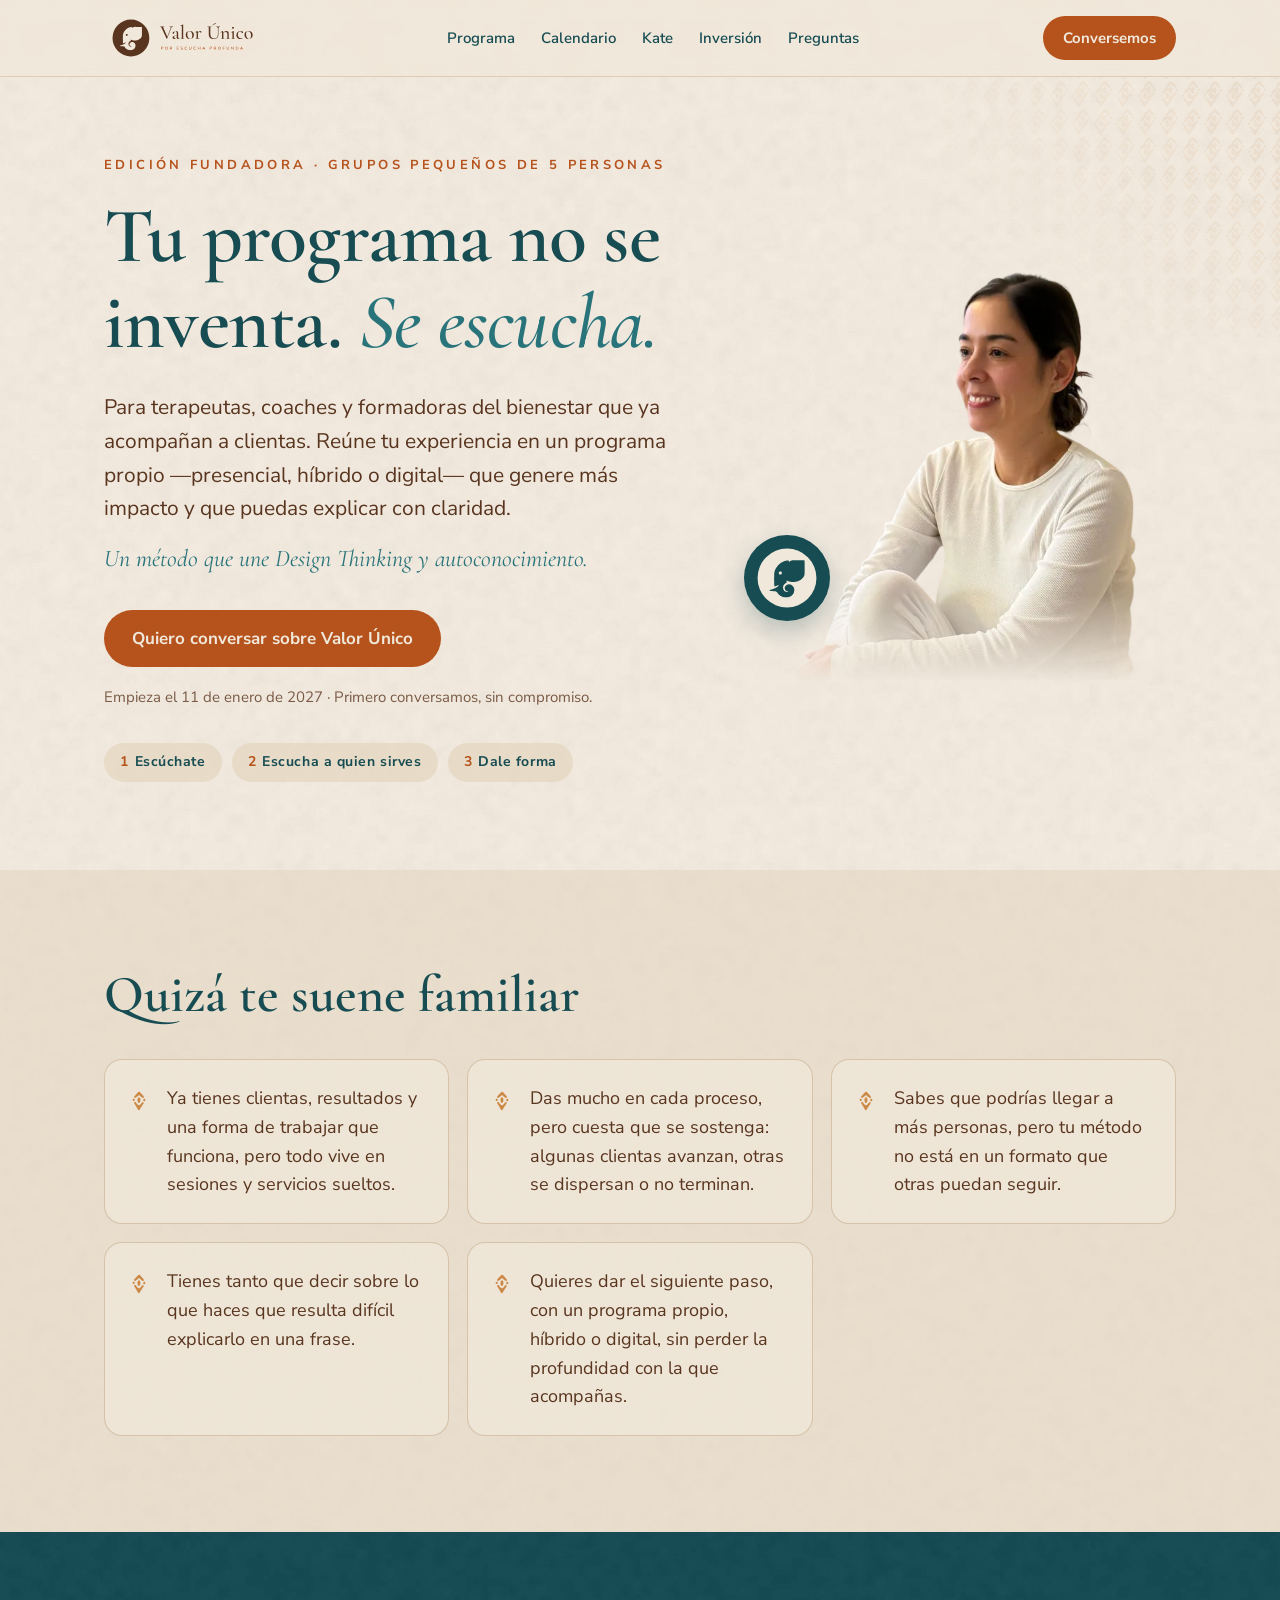
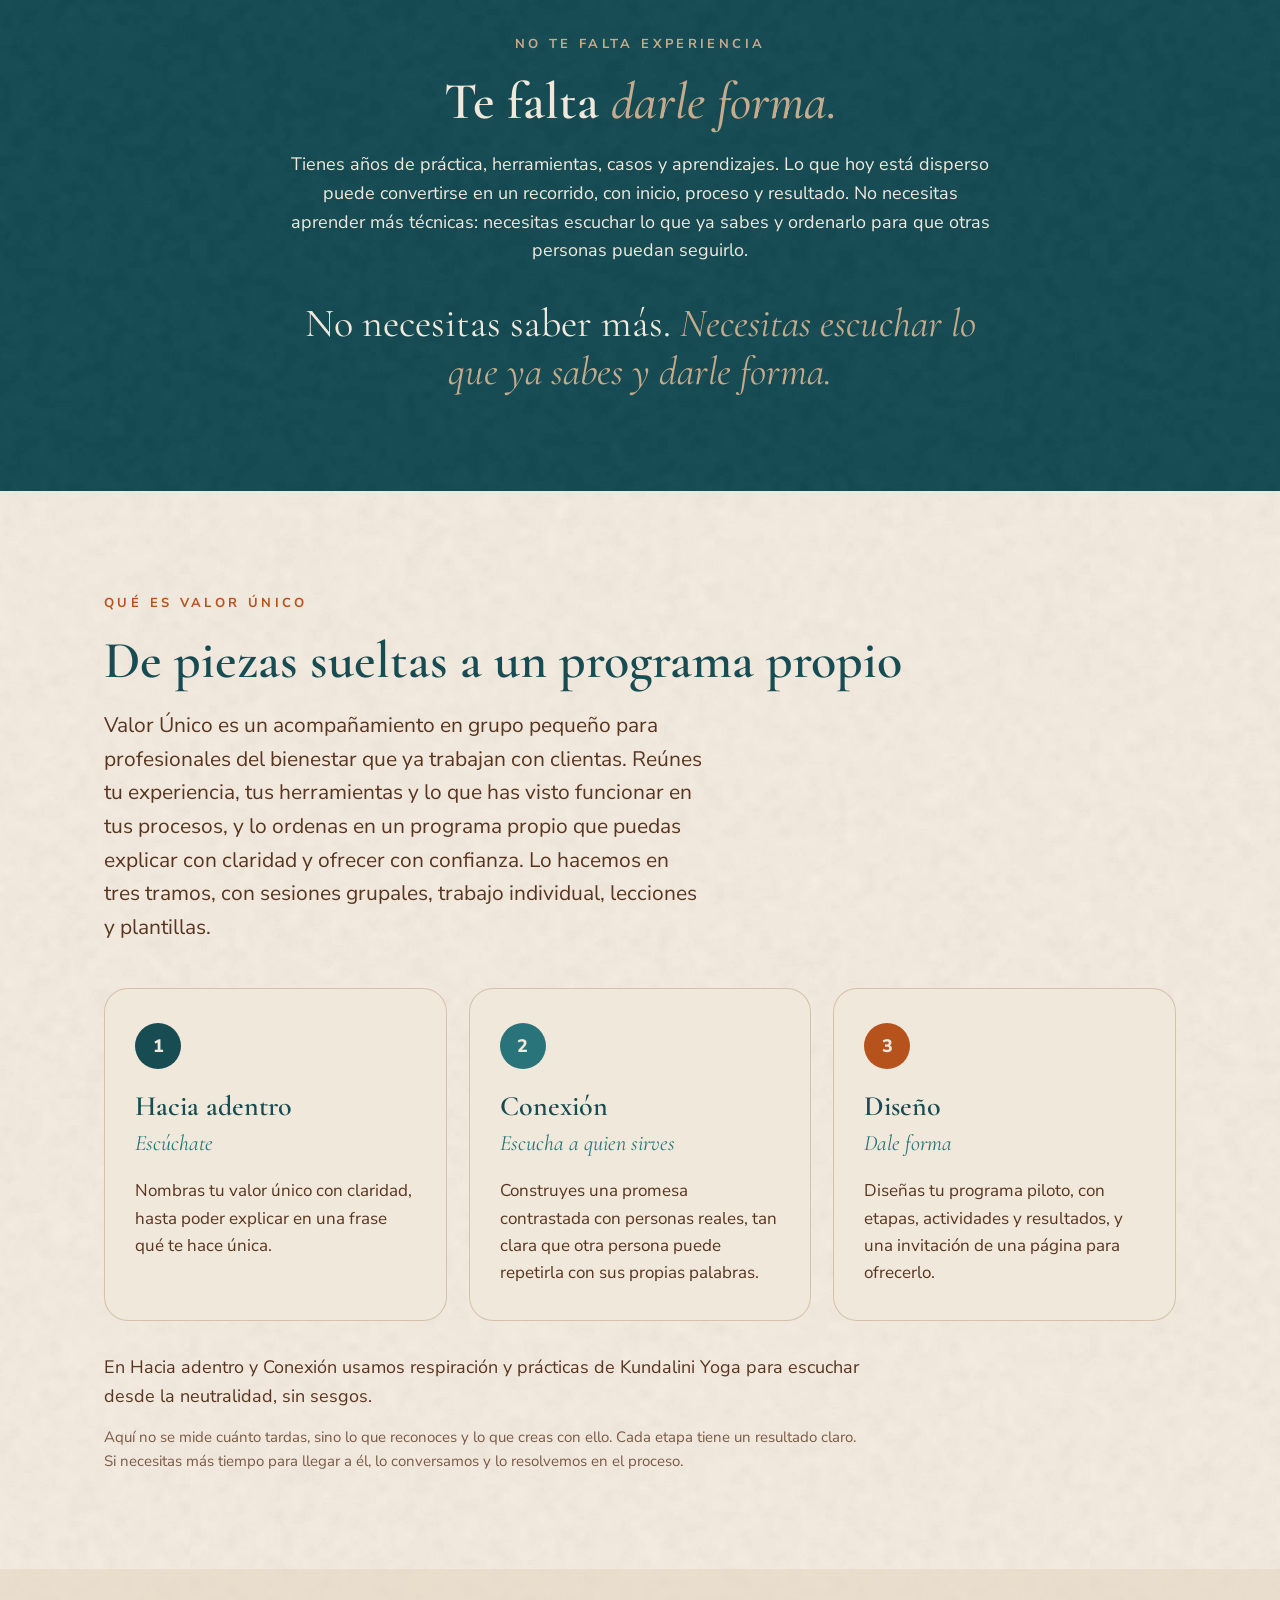
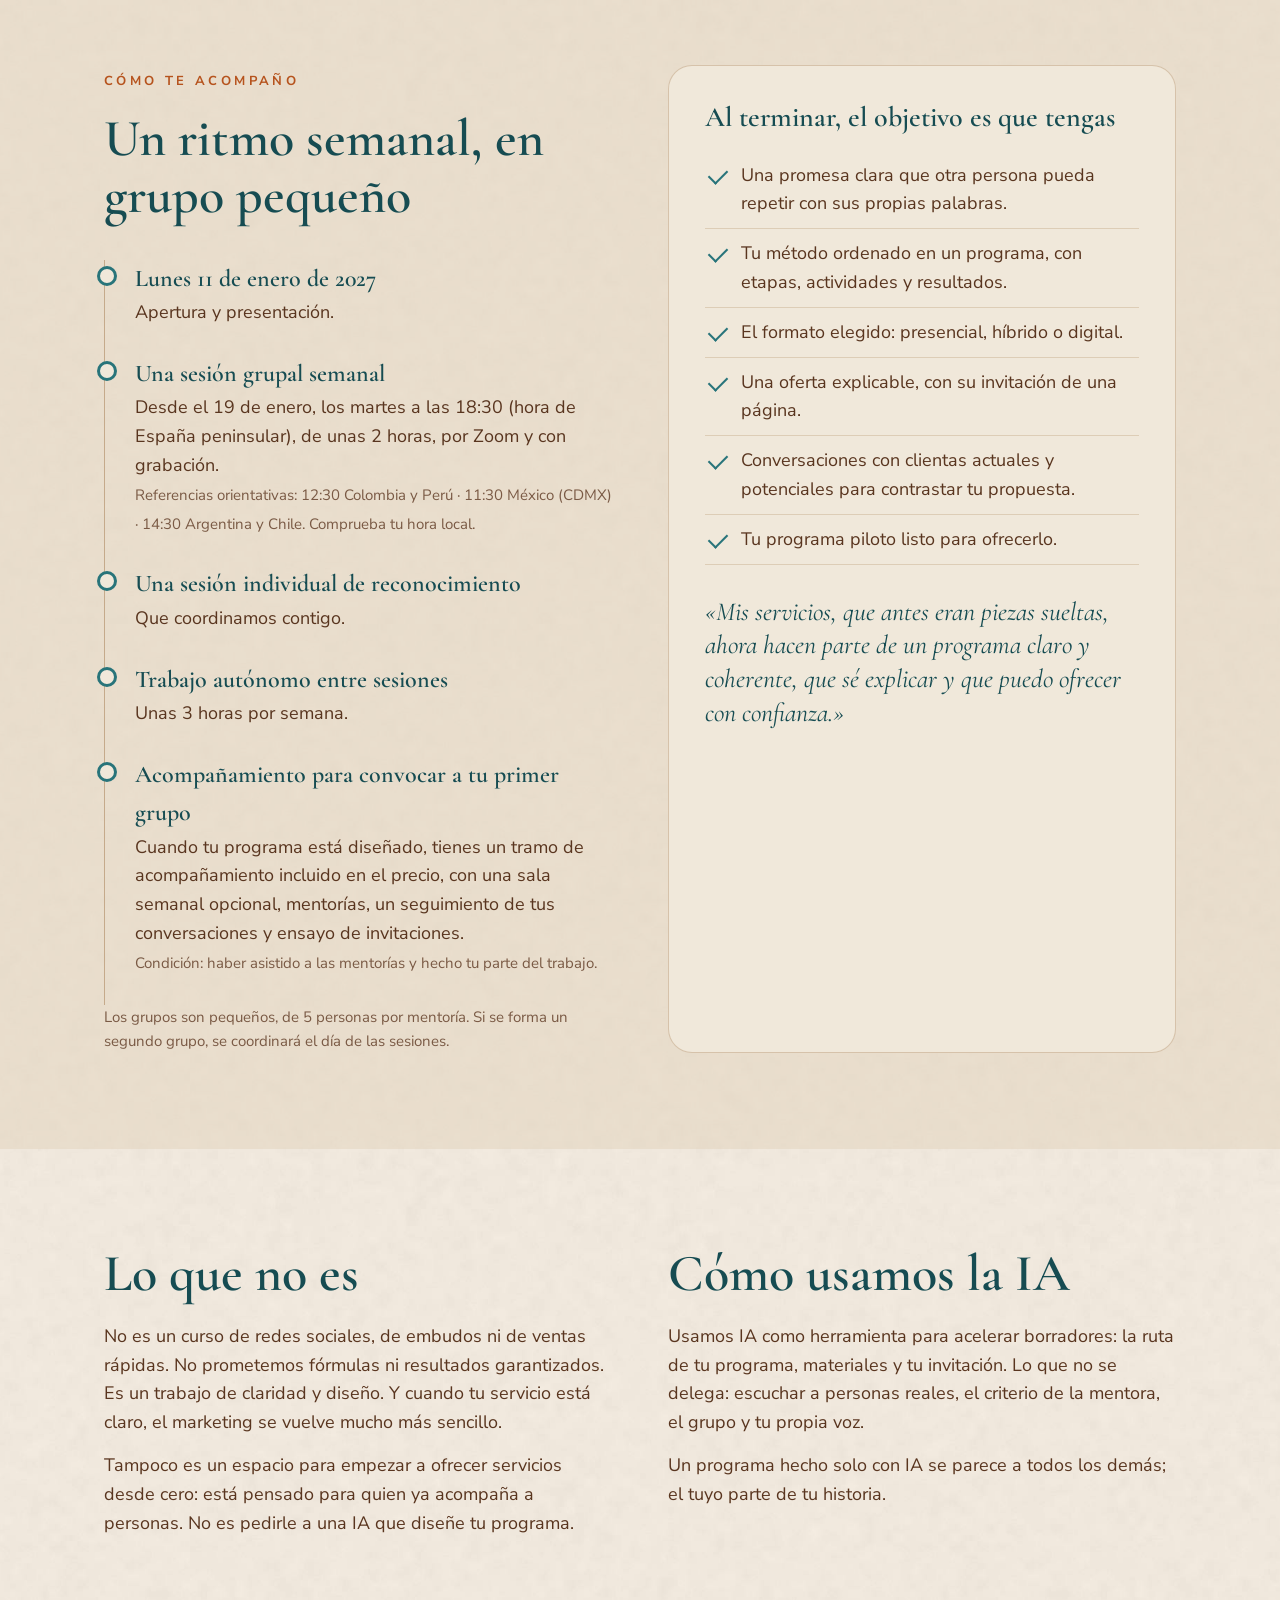
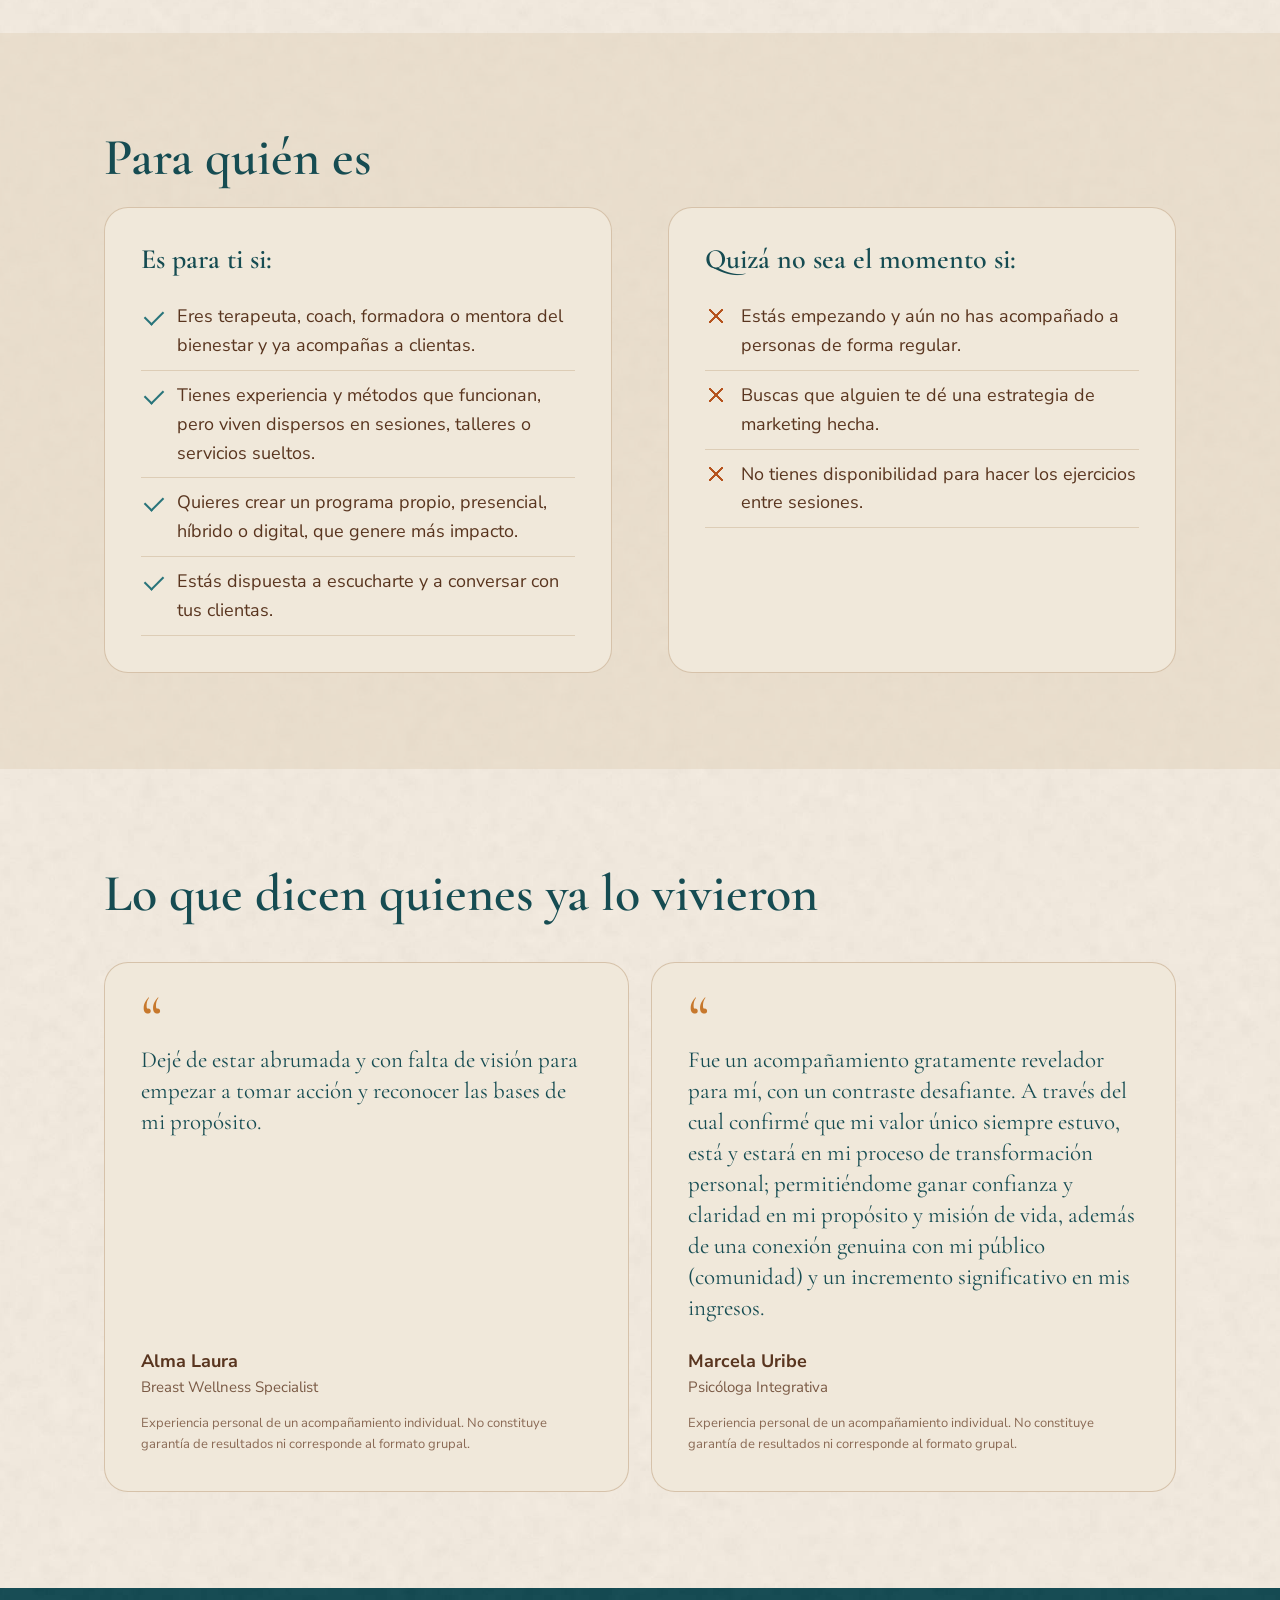
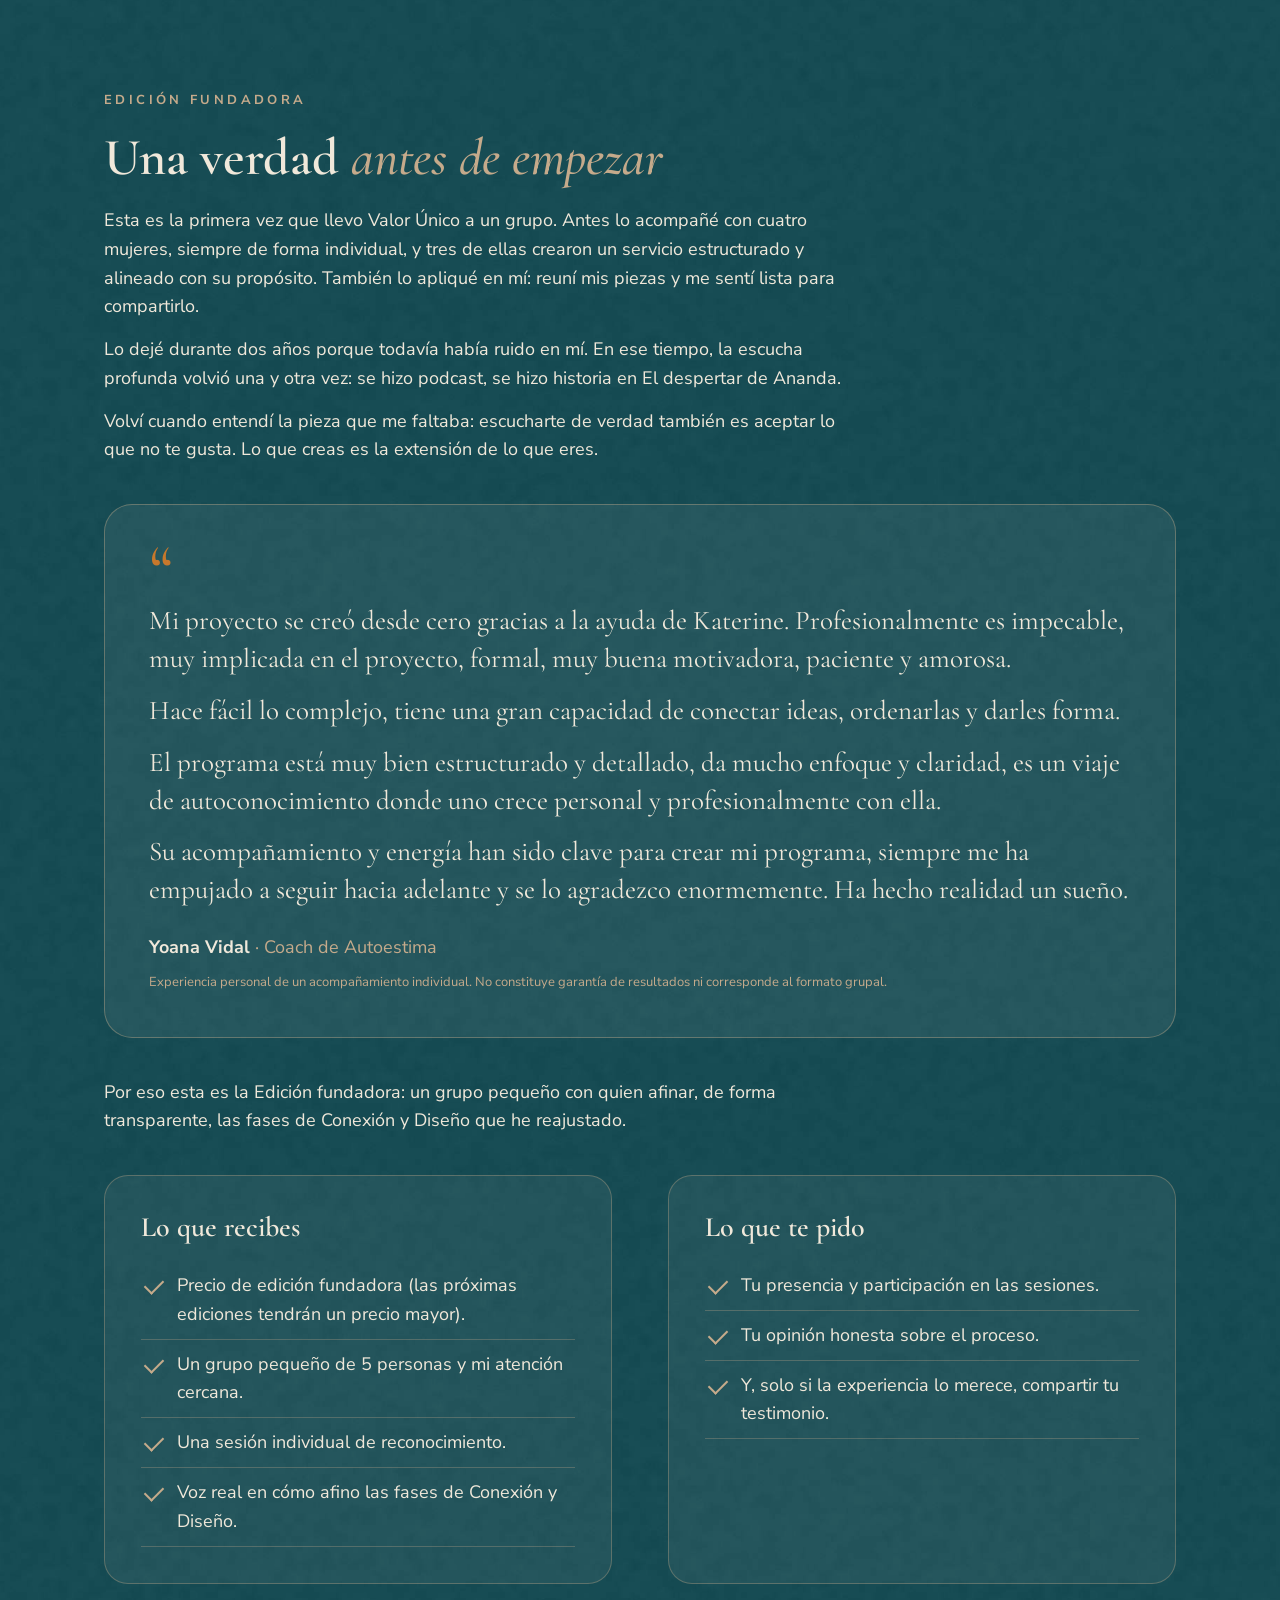
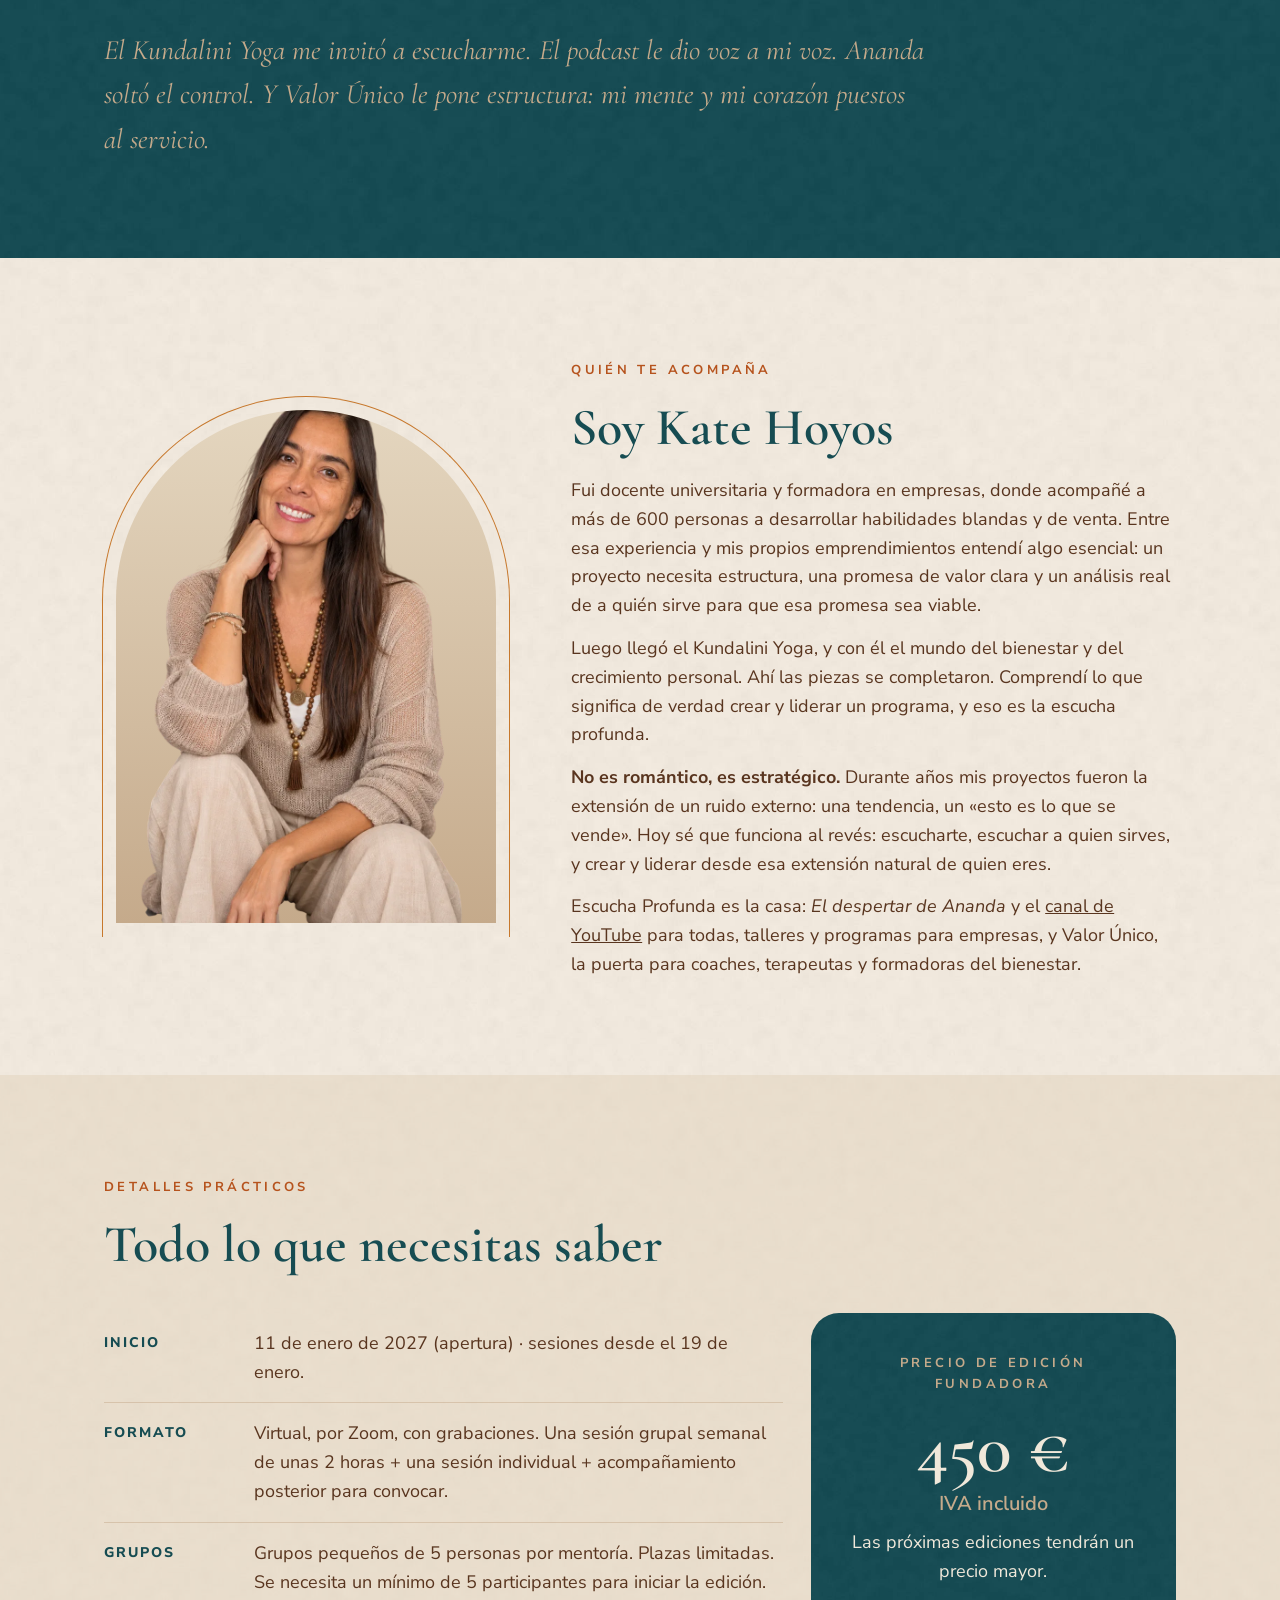
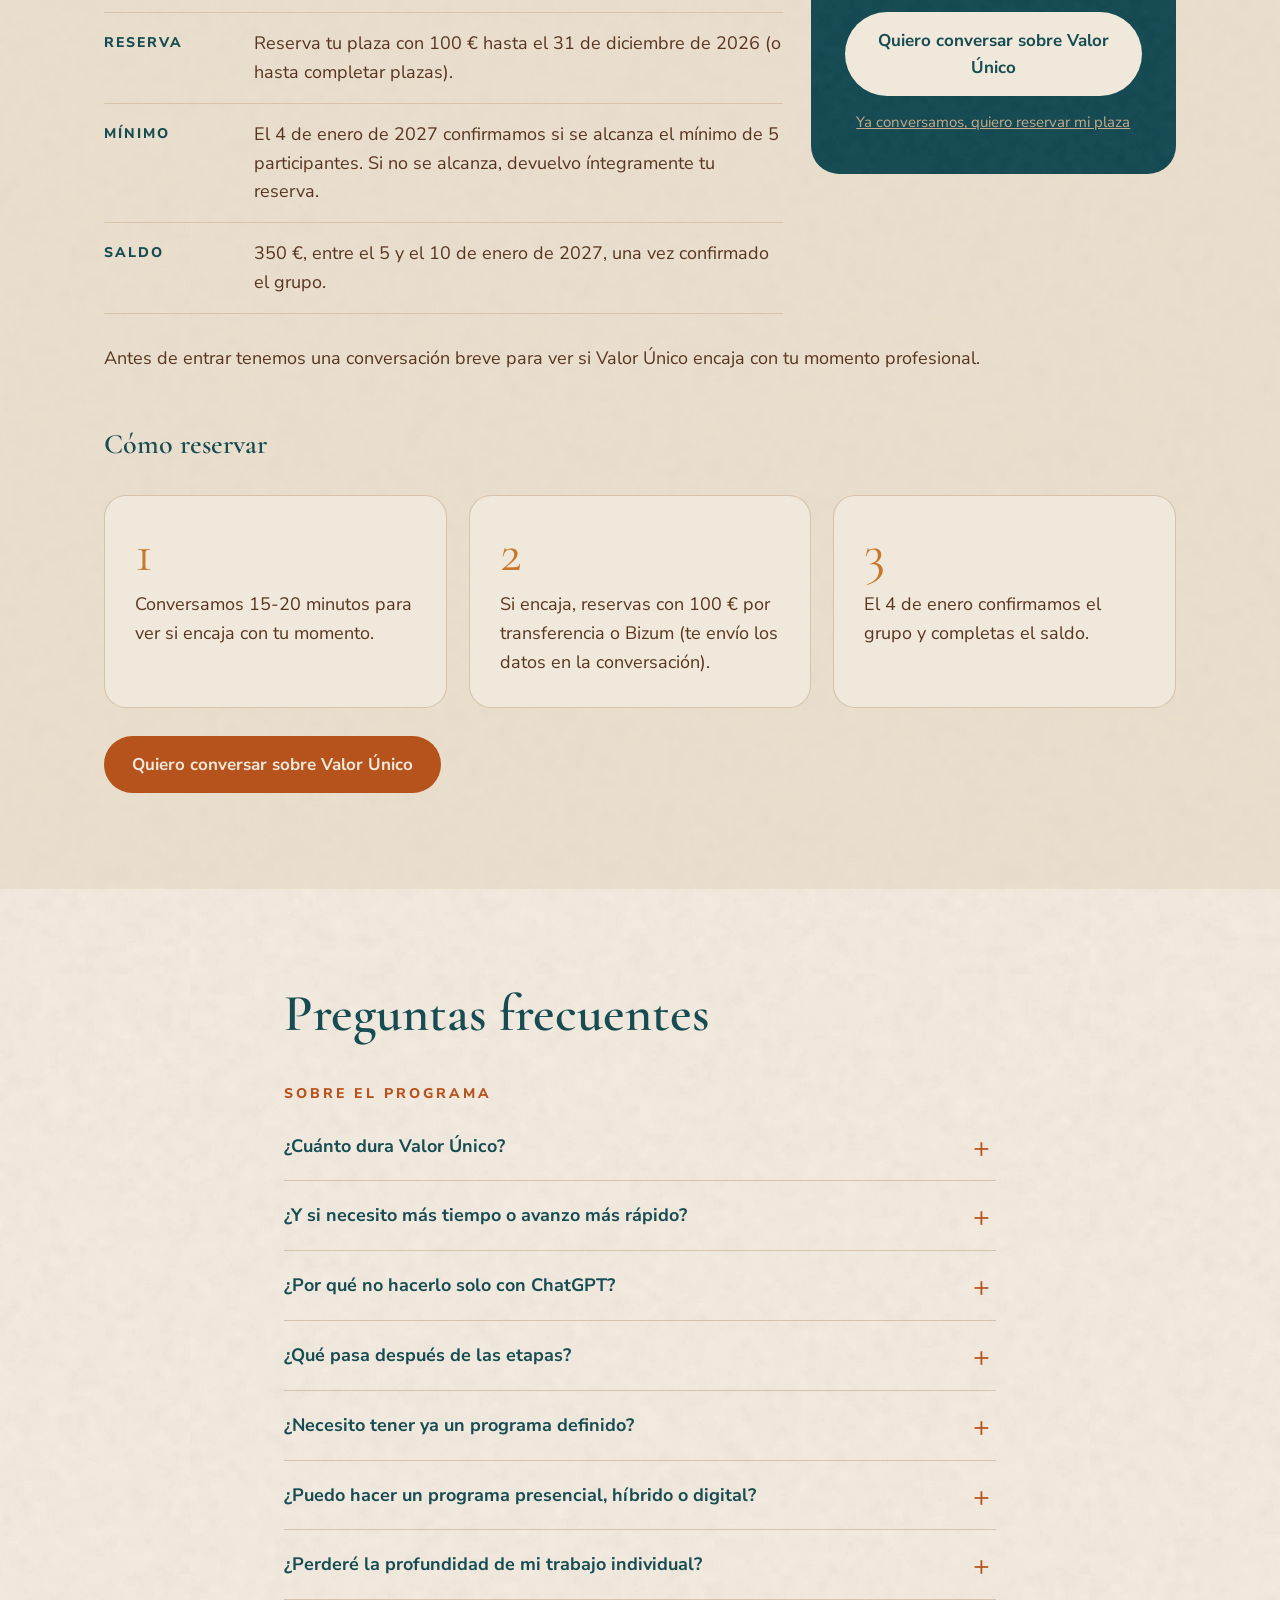
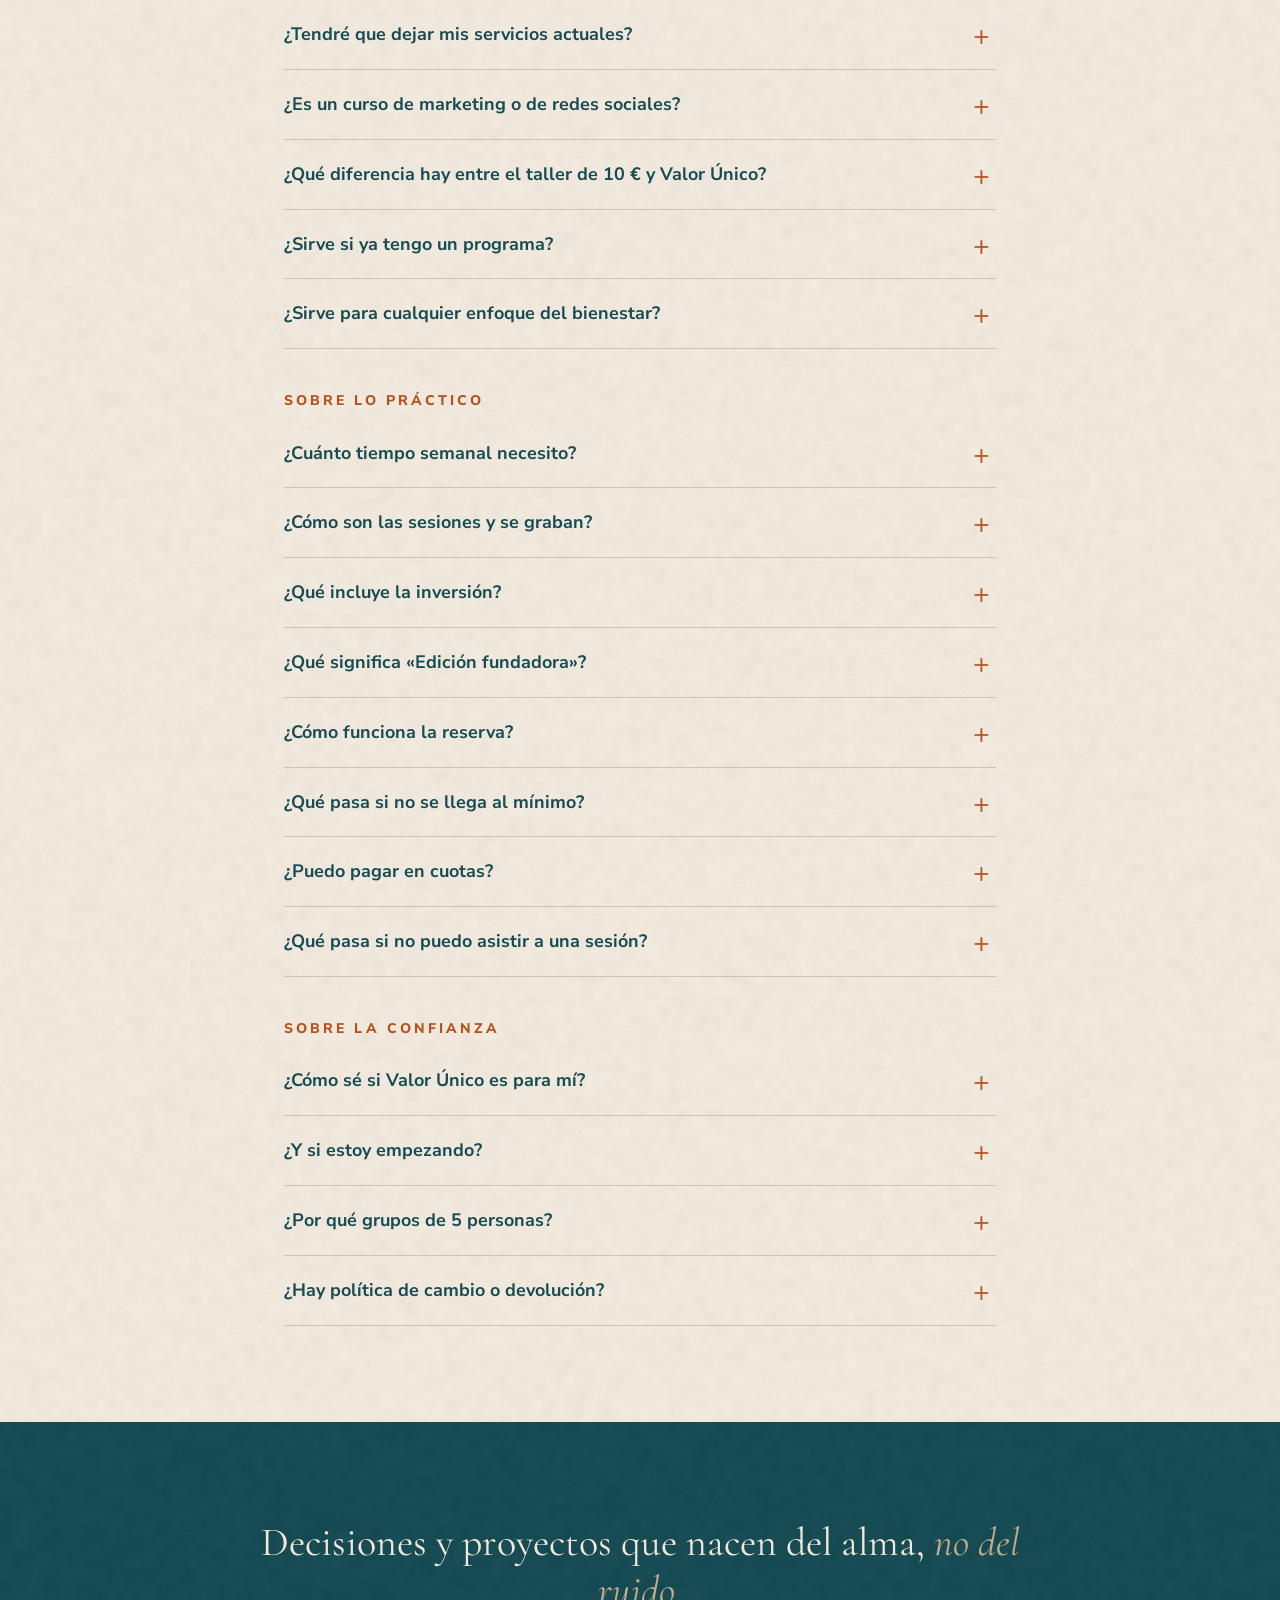
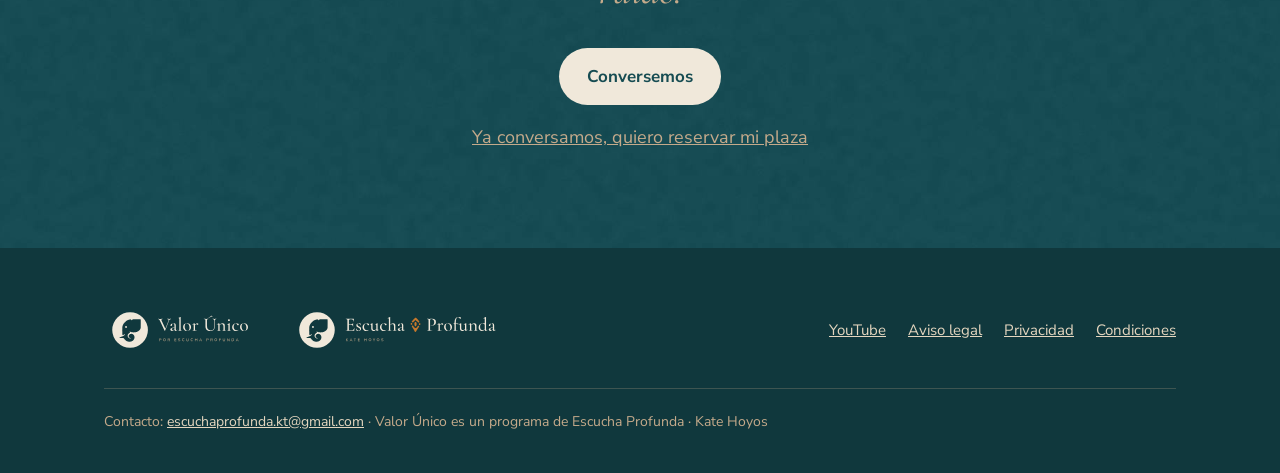
==== commit 17a8748e: "Alinear landing con el manual de comunicación" ====
--- a/index.html
+++ b/index.html
@@ -28,7 +28,7 @@
       <a href="#inversion">Inversión</a>
       <a href="#preguntas">Preguntas</a>
     </nav>
-    <a class="btn btn-primary" href="https://w.app/valorunico" target="_blank" rel="noopener">Conversemos</a>
+    <a class="btn btn-primary" href="https://wa.me/34633301867?text=Hola%20Kate%2C%20quiero%20conversar%20contigo%20sobre%20Valor%20%C3%9Anico" target="_blank" rel="noopener">Conversemos</a>
   </div>
 </header>
 
@@ -44,7 +44,7 @@
       <p class="lead">Para terapeutas, coaches y formadoras del bienestar que ya acompañan a clientas. Reúne tu experiencia en un programa propio —presencial, híbrido o digital— que genere más impacto y que puedas explicar con claridad.</p>
       <p class="method">Un método que une Design Thinking y autoconocimiento.</p>
       <div class="actions">
-        <a class="btn btn-primary" href="https://w.app/valorunico" target="_blank" rel="noopener">Quiero conversar sobre Valor Único</a>
+        <a class="btn btn-primary" href="https://wa.me/34633301867?text=Hola%20Kate%2C%20quiero%20conversar%20contigo%20sobre%20Valor%20%C3%9Anico" target="_blank" rel="noopener">Quiero conversar sobre Valor Único</a>
       </div>
       <p class="note">Empieza el 11 de enero de 2027 · Primero conversamos, sin compromiso.</p>
       <ul class="steps-mini" aria-label="Las tres etapas">
@@ -109,7 +109,8 @@
         <p>Diseñas tu programa piloto, con etapas, actividades y resultados, y una invitación de una página para ofrecerlo.</p>
       </article>
     </div>
-    <p class="muted" style="margin-top:28px;max-width:760px">Aquí no se mide cuánto tardas, sino lo que reconoces y lo que creas con ello. Cada etapa tiene un resultado claro. Si necesitas más tiempo para llegar a él, lo conversamos y lo resolvemos en el proceso.</p>
+    <p style="margin-top:32px;max-width:760px">En Hacia adentro y Conexión usamos respiración y prácticas de Kundalini Yoga para escuchar desde la neutralidad, sin sesgos.</p>
+    <p class="muted" style="margin-top:14px;max-width:760px">Aquí no se mide cuánto tardas, sino lo que reconoces y lo que creas con ello. Cada etapa tiene un resultado claro. Si necesitas más tiempo para llegar a él, lo conversamos y lo resolvemos en el proceso.</p>
   </div>
 </section>
 
@@ -212,6 +213,7 @@
     <div class="narrow">
       <p>Esta es la primera vez que llevo Valor Único a un grupo. Antes lo acompañé con cuatro mujeres, siempre de forma individual, y tres de ellas crearon un servicio estructurado y alineado con su propósito. También lo apliqué en mí: reuní mis piezas y me sentí lista para compartirlo.</p>
       <p>Lo dejé durante dos años porque todavía había ruido en mí. En ese tiempo, la escucha profunda volvió una y otra vez: se hizo podcast, se hizo historia en El despertar de Ananda.</p>
+      <p>Volví cuando entendí la pieza que me faltaba: escucharte de verdad también es aceptar lo que no te gusta. Lo que creas es la extensión de lo que eres.</p>
     </div>
     <figure class="feature-quote">
       <blockquote>
@@ -259,7 +261,7 @@
       <p>Fui docente universitaria y formadora en empresas, donde acompañé a más de 600 personas a desarrollar habilidades blandas y de venta. Entre esa experiencia y mis propios emprendimientos entendí algo esencial: un proyecto necesita estructura, una promesa de valor clara y un análisis real de a quién sirve para que esa promesa sea viable.</p>
       <p>Luego llegó el Kundalini Yoga, y con él el mundo del bienestar y del crecimiento personal. Ahí las piezas se completaron. Comprendí lo que significa de verdad crear y liderar un programa, y eso es la escucha profunda.</p>
       <p><strong>No es romántico, es estratégico.</strong> Durante años mis proyectos fueron la extensión de un ruido externo: una tendencia, un «esto es lo que se vende». Hoy sé que funciona al revés: escucharte, escuchar a quien sirves, y crear y liderar desde esa extensión natural de quien eres.</p>
-      <p>Escucha Profunda es un movimiento: un libro en camino, <em>El despertar de Ananda</em>; un <a href="https://www.youtube.com/@escuchaprofunda_kate_hoyos" target="_blank" rel="noopener">canal de YouTube</a> donde expreso lo que voy descubriendo; y Valor Único, la puerta para coaches, terapeutas y formadoras del bienestar.</p>
+      <p>Escucha Profunda es la casa: <em>El despertar de Ananda</em> y el <a href="https://www.youtube.com/@escuchaprofunda_kate_hoyos" target="_blank" rel="noopener">canal de YouTube</a> para todas, talleres y programas para empresas, y Valor Único, la puerta para coaches, terapeutas y formadoras del bienestar.</p>
     </div>
   </div>
 </section>
@@ -282,7 +284,7 @@
         <span class="label">Precio de edición fundadora</span>
         <div class="amount">450 €<small>IVA incluido</small></div>
         <p style="margin-top:14px">Las próximas ediciones tendrán un precio mayor.</p>
-        <a class="btn btn-light" href="https://w.app/valorunico" target="_blank" rel="noopener">Quiero conversar sobre Valor Único</a>
+        <a class="btn btn-light" href="https://wa.me/34633301867?text=Hola%20Kate%2C%20quiero%20conversar%20contigo%20sobre%20Valor%20%C3%9Anico" target="_blank" rel="noopener">Quiero conversar sobre Valor Único</a>
         <a class="alt" href="#reserva-paso-2">Ya conversamos, quiero reservar mi plaza</a>
       </div>
     </div>
@@ -294,7 +296,7 @@
       <li id="reserva-paso-2">Si encaja, reservas con 100 € por transferencia o Bizum (te envío los datos en la conversación).</li>
       <li id="reserva-paso-3">El 4 de enero confirmamos el grupo y completas el saldo.</li>
     </ol>
-    <p style="margin-top:28px"><a class="btn btn-primary" href="https://w.app/valorunico" target="_blank" rel="noopener">Quiero conversar sobre Valor Único</a></p>
+    <p style="margin-top:28px"><a class="btn btn-primary" href="https://wa.me/34633301867?text=Hola%20Kate%2C%20quiero%20conversar%20contigo%20sobre%20Valor%20%C3%9Anico" target="_blank" rel="noopener">Quiero conversar sobre Valor Único</a></p>
   </div>
 </section>
 
@@ -343,8 +345,8 @@
 
 <section class="dark closing">
   <div class="wrap">
-    <p class="pull">Tu liderazgo más poderoso no viene de hacer más. <em>Viene de escucharte primero.</em></p>
-    <a class="btn btn-light" href="https://w.app/valorunico" target="_blank" rel="noopener">Conversemos</a>
+    <p class="pull">Decisiones y proyectos que nacen del alma, <em>no del ruido.</em></p>
+    <a class="btn btn-light" href="https://wa.me/34633301867?text=Hola%20Kate%2C%20quiero%20conversar%20contigo%20sobre%20Valor%20%C3%9Anico" target="_blank" rel="noopener">Conversemos</a>
     <p style="margin-top:18px"><a href="#reserva-paso-2" style="color:var(--beige)">Ya conversamos, quiero reservar mi plaza</a></p>
   </div>
 </section>
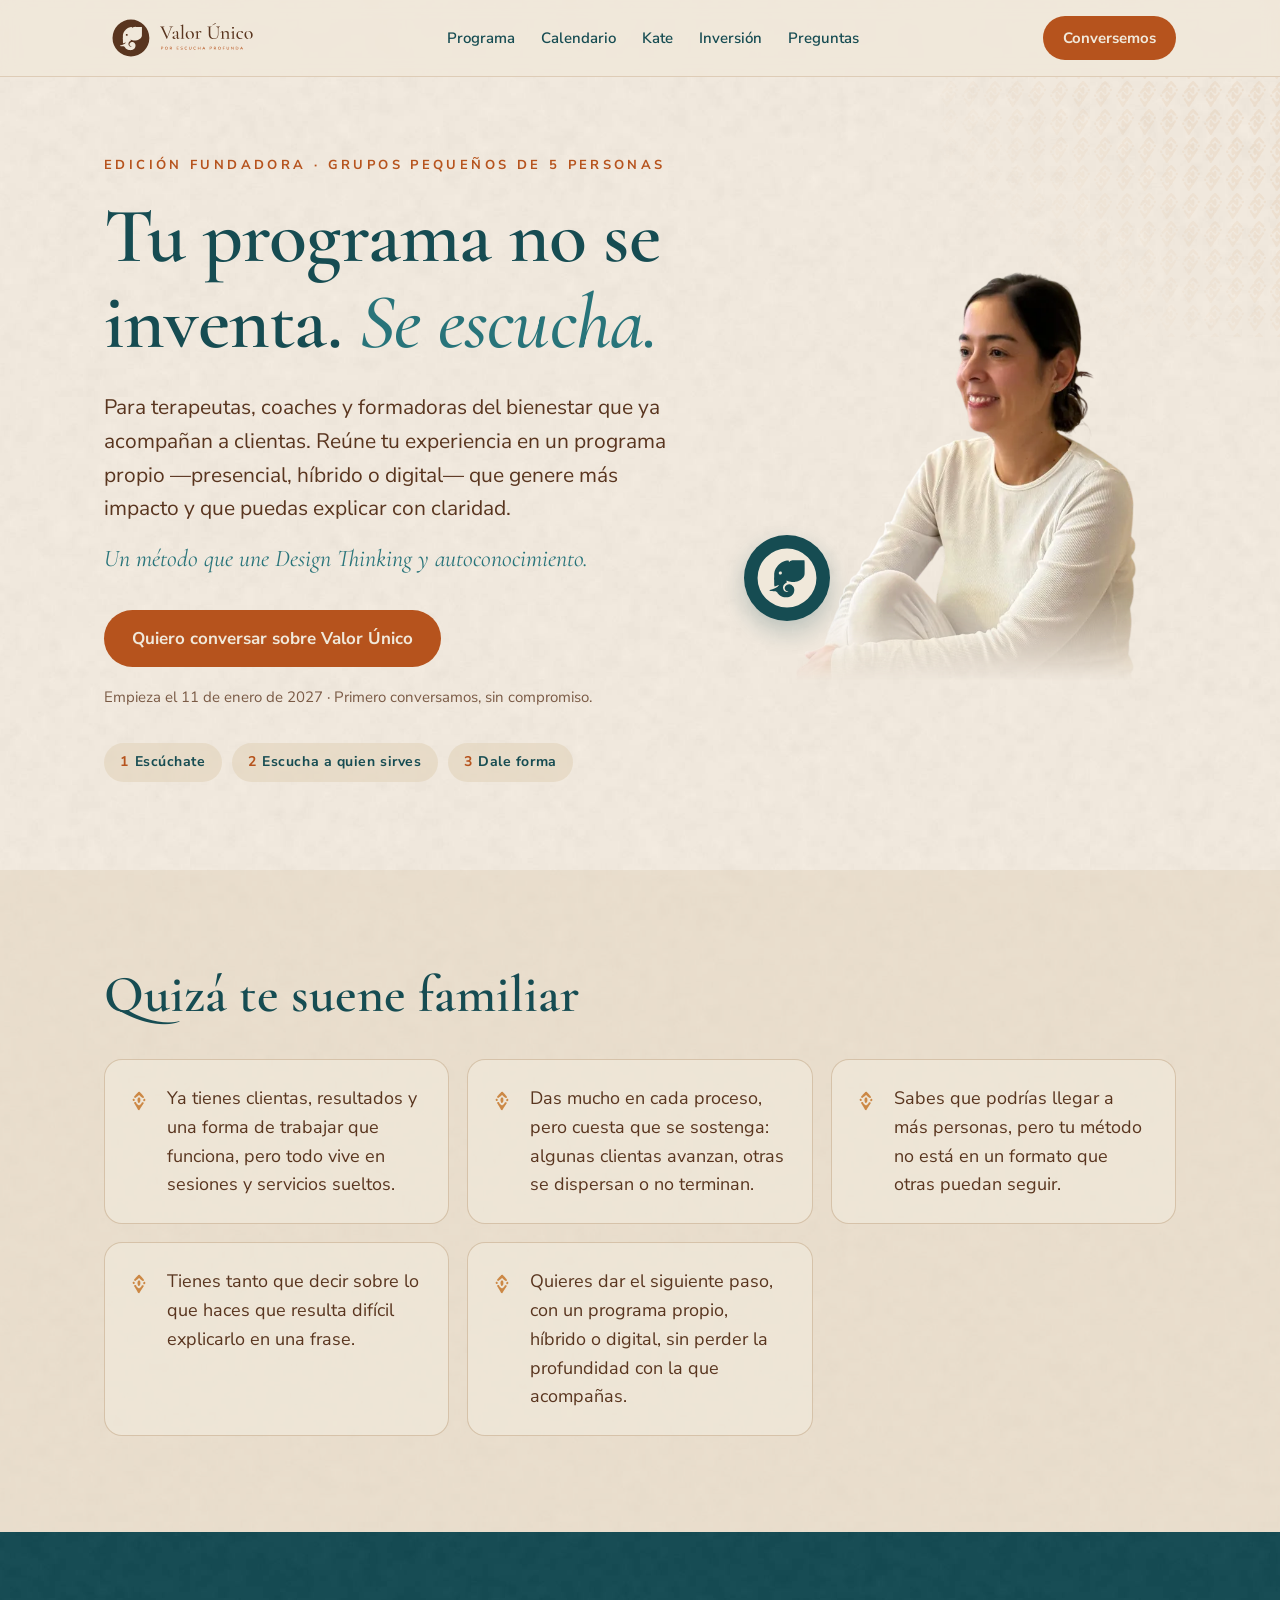
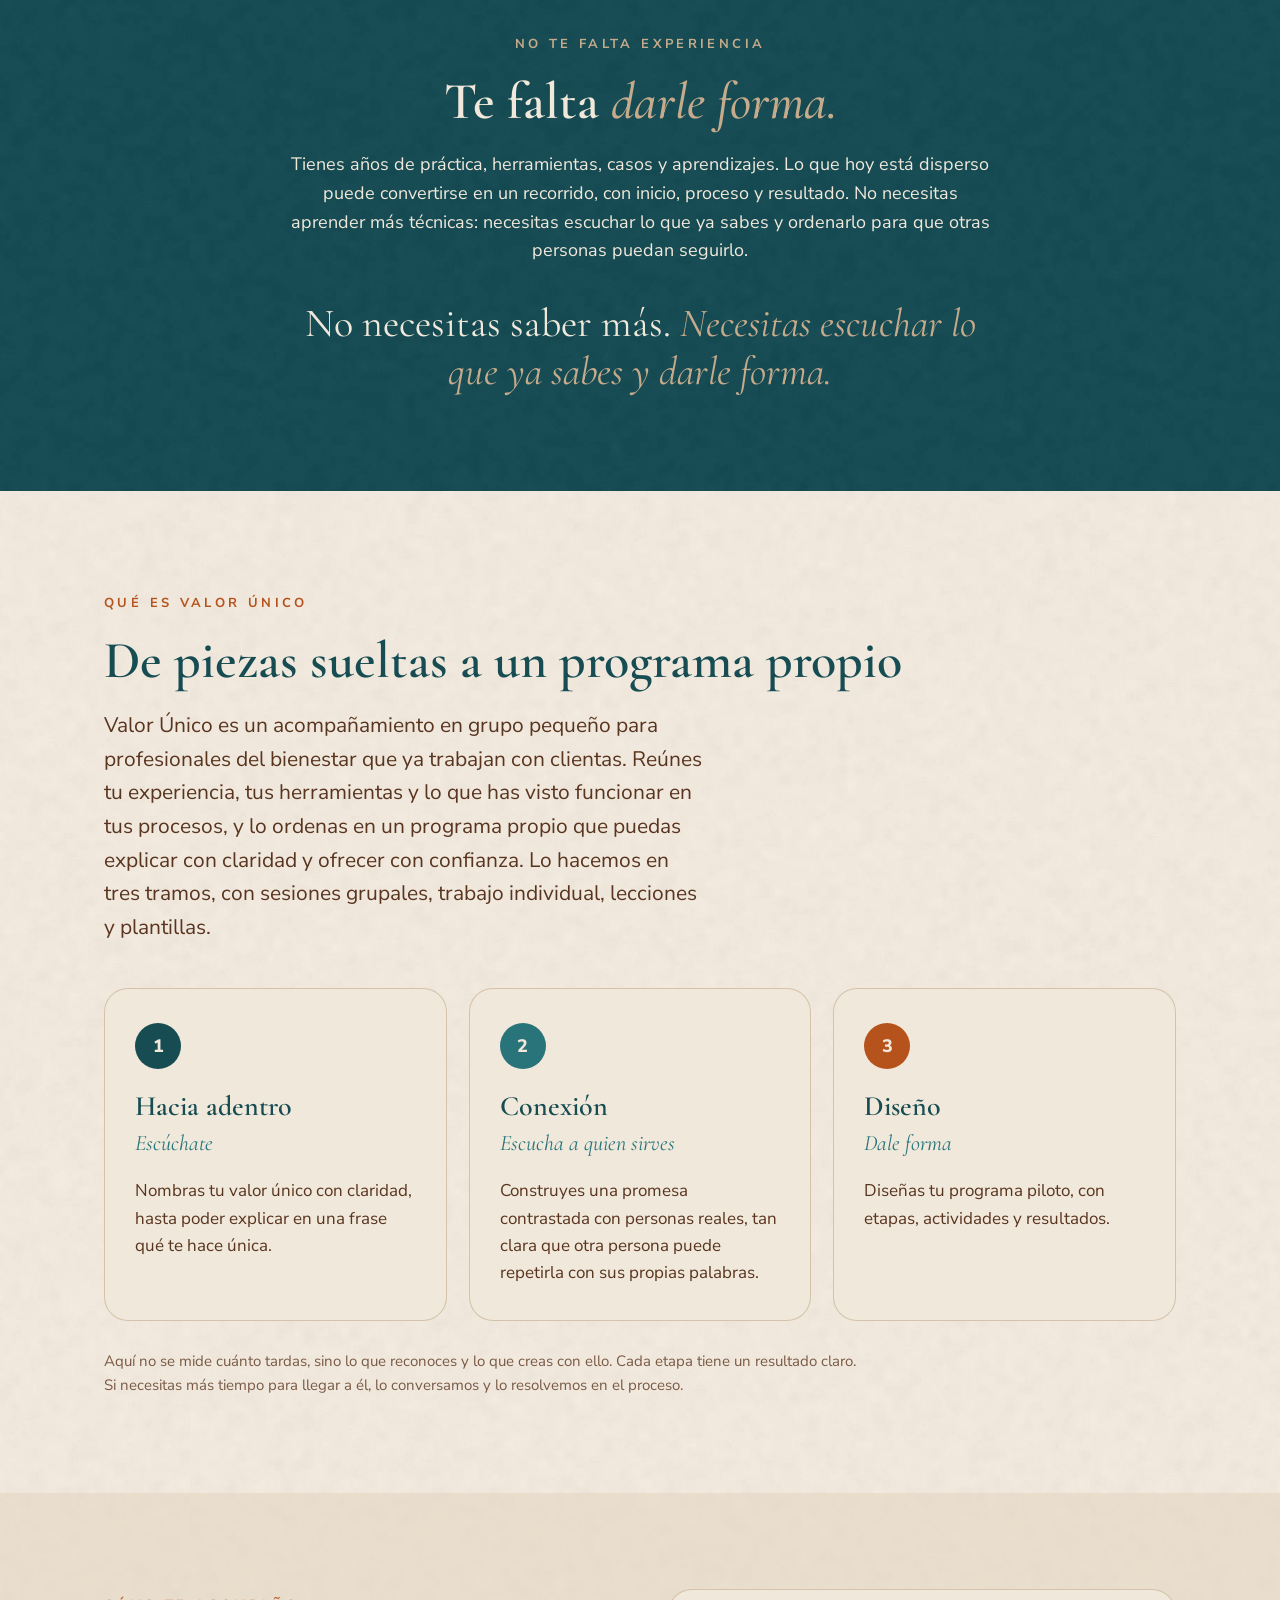
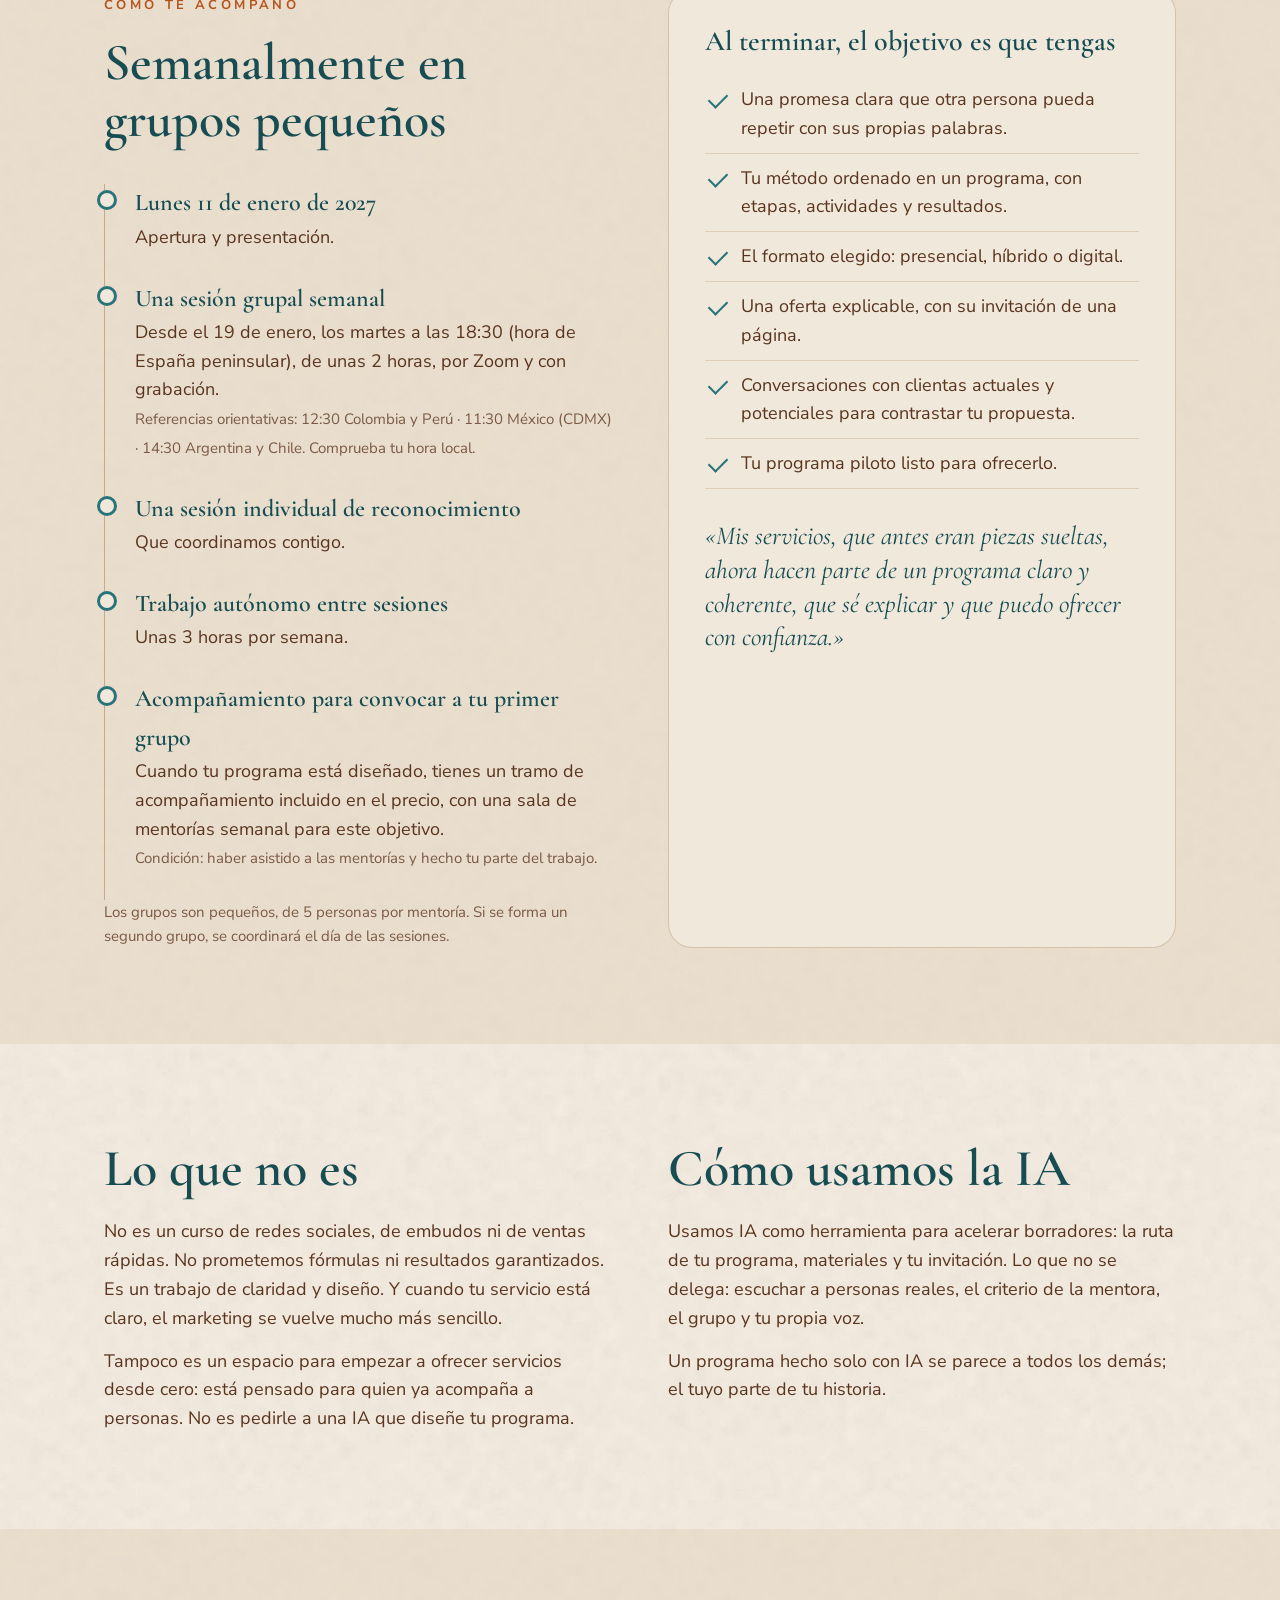
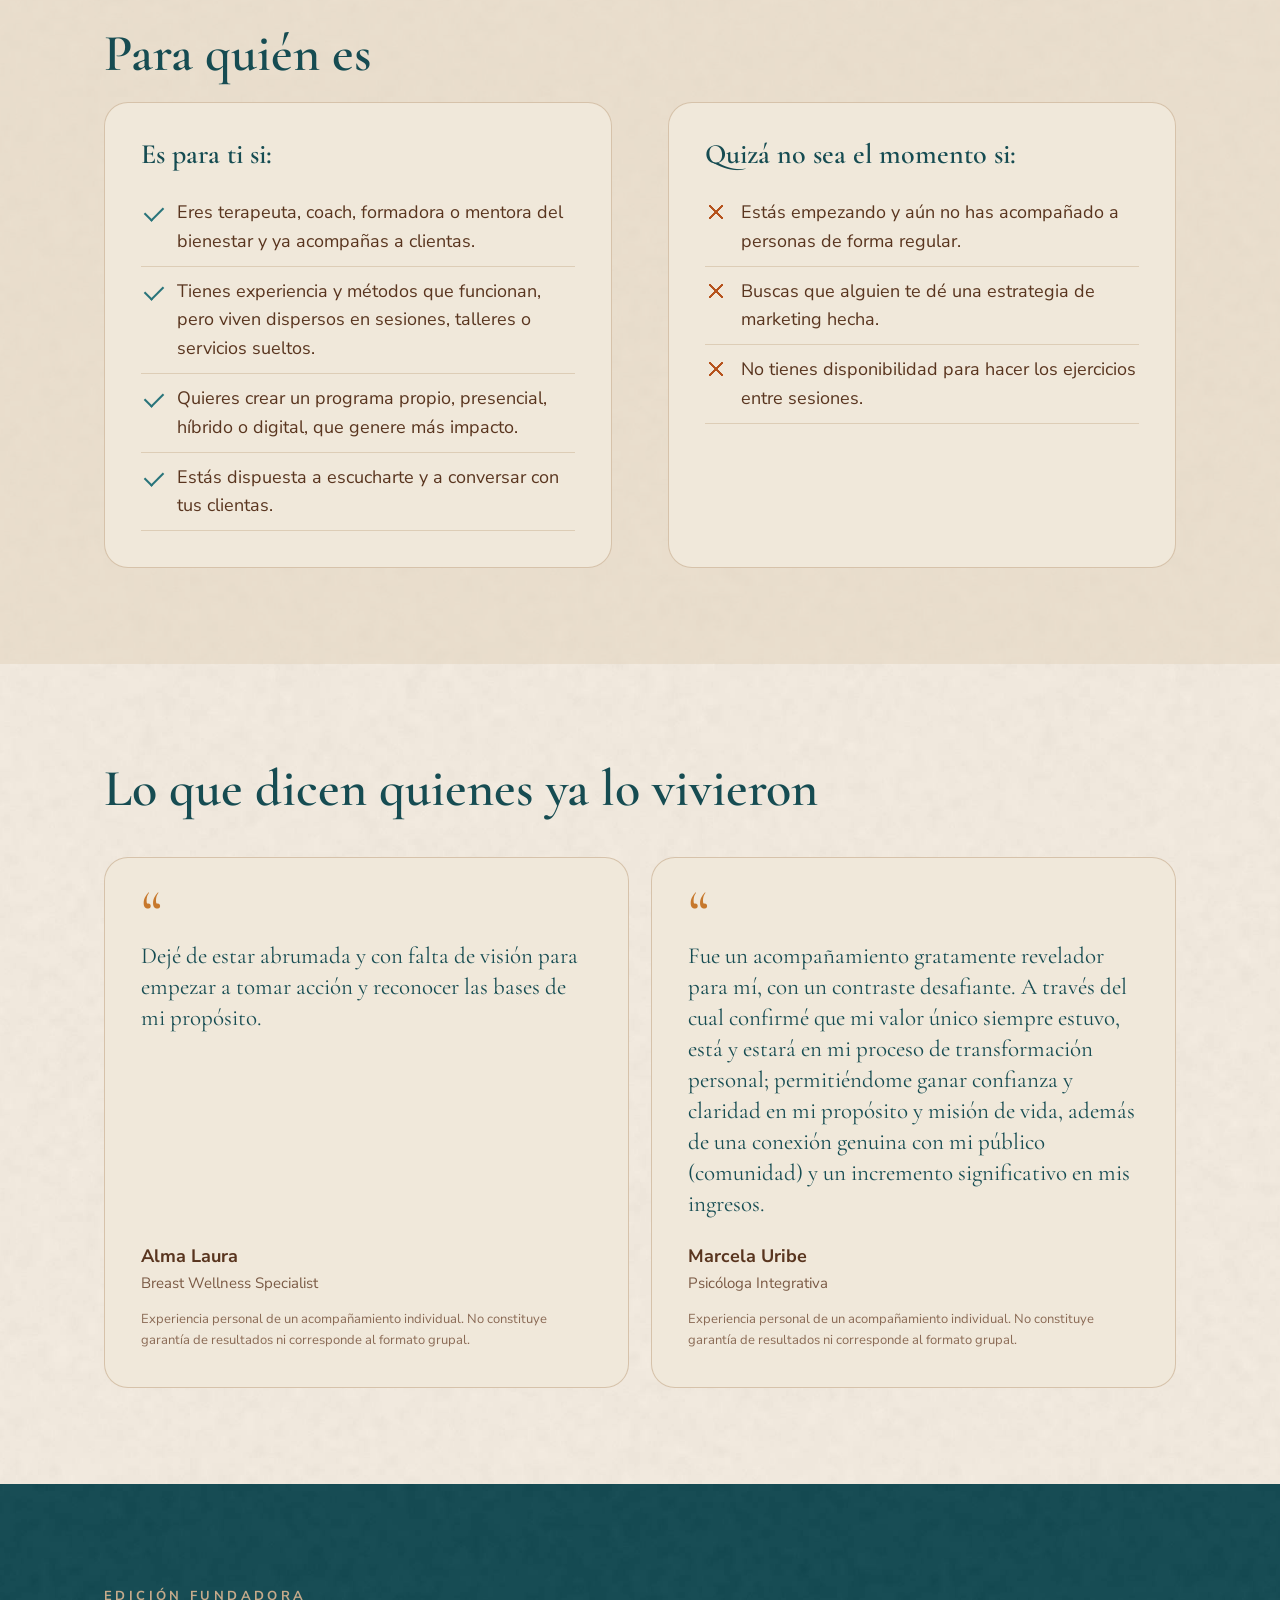
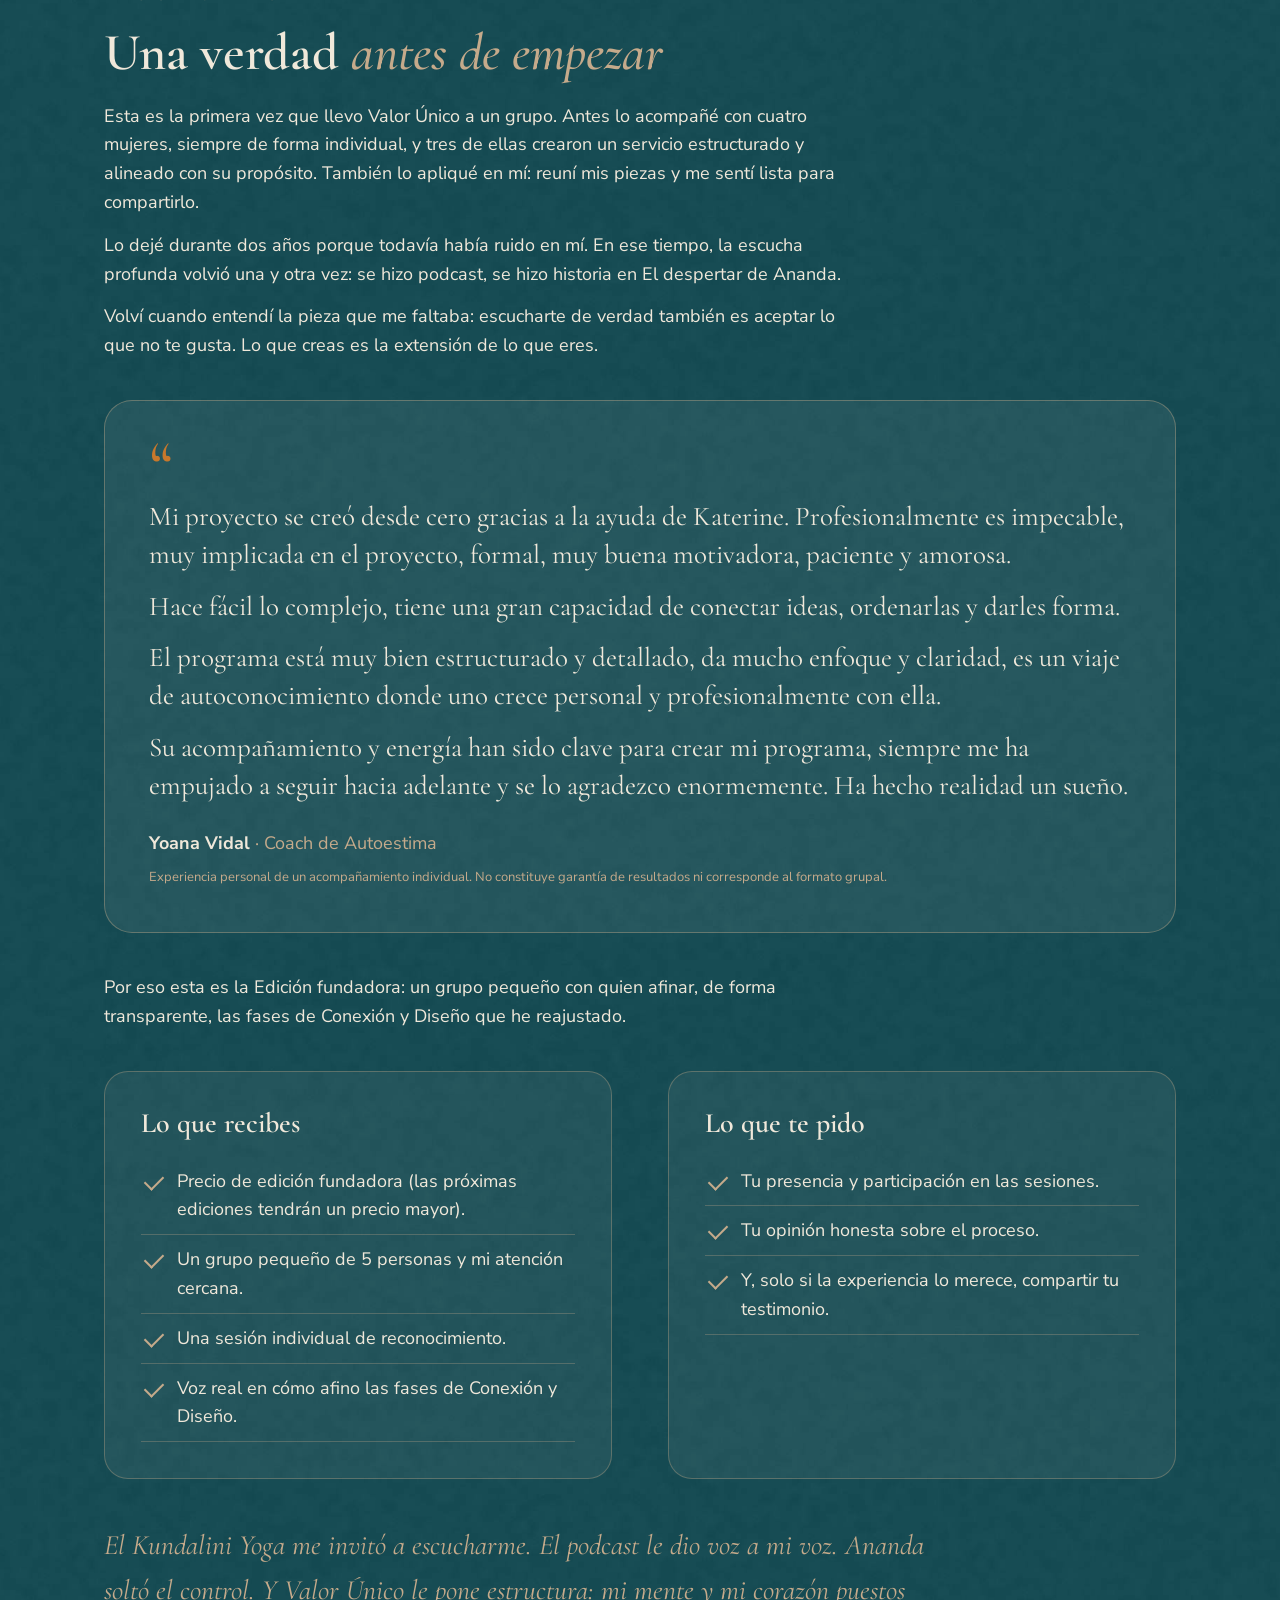
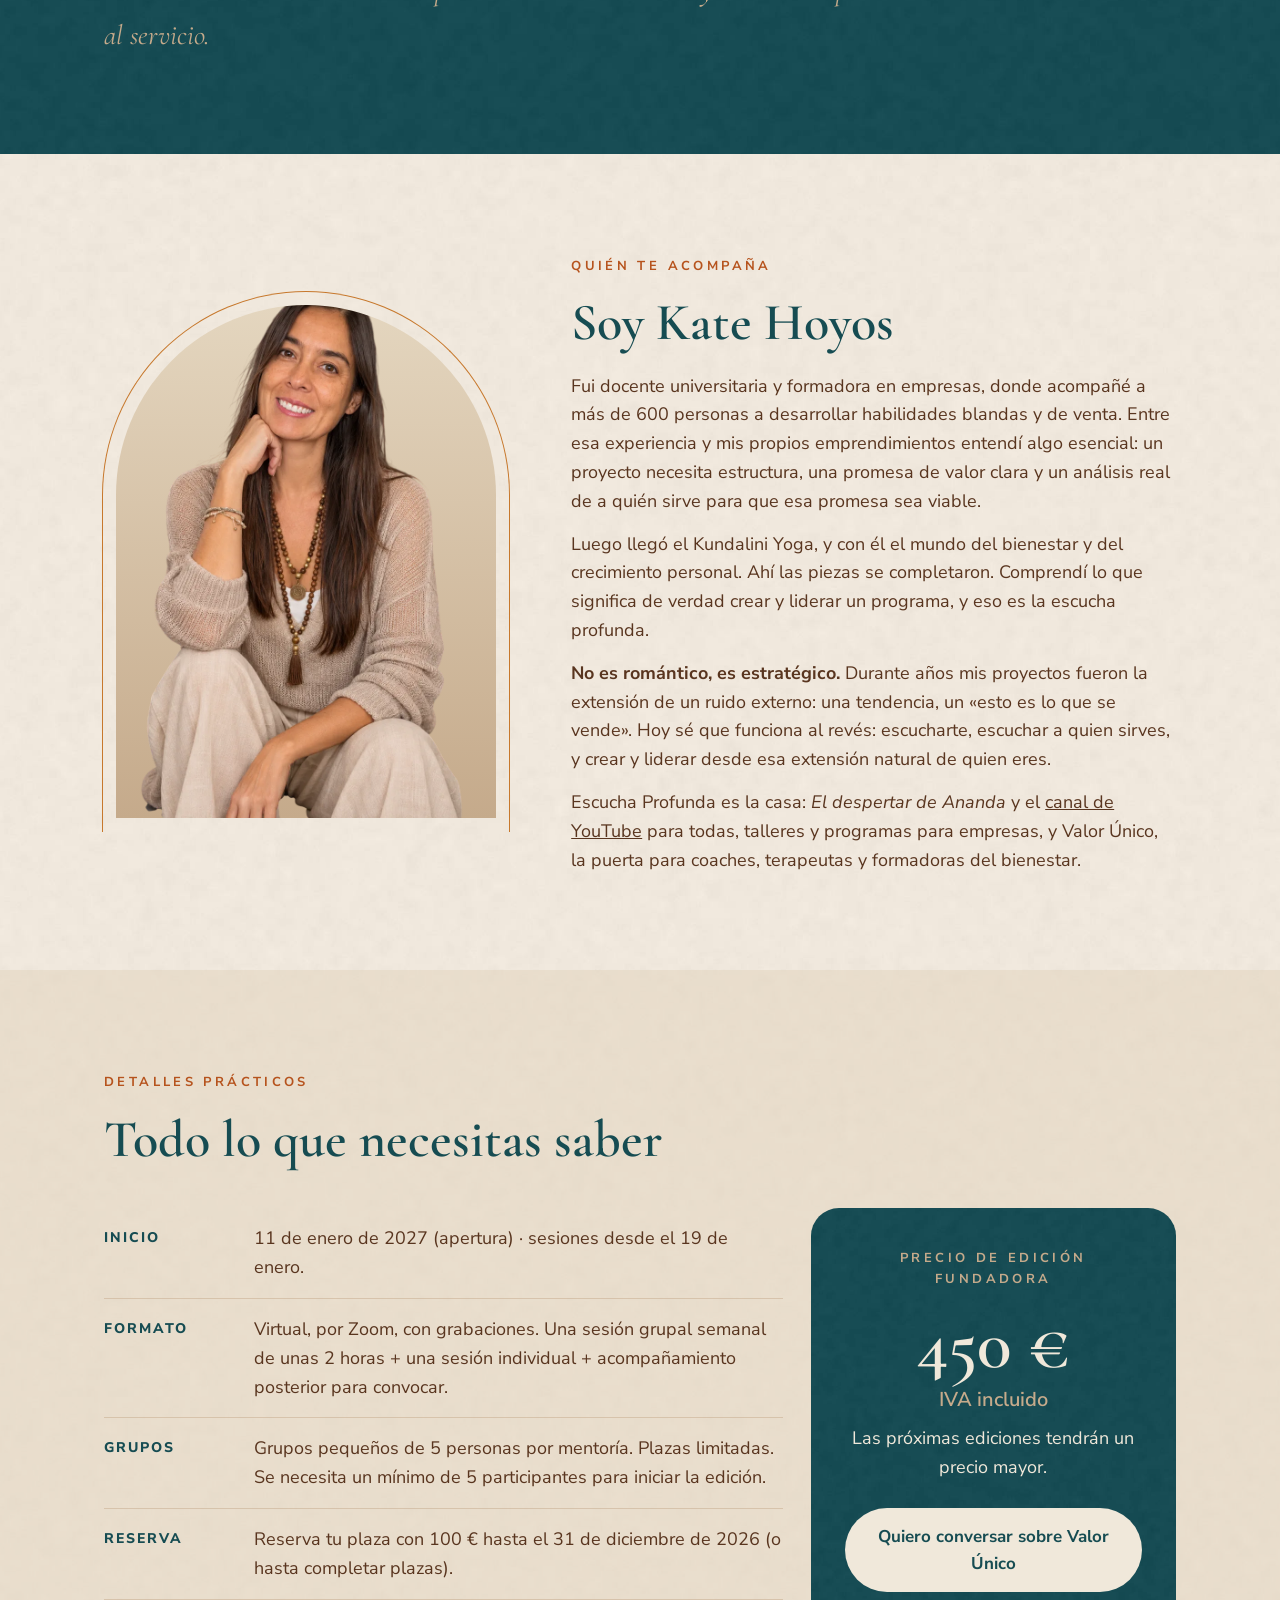
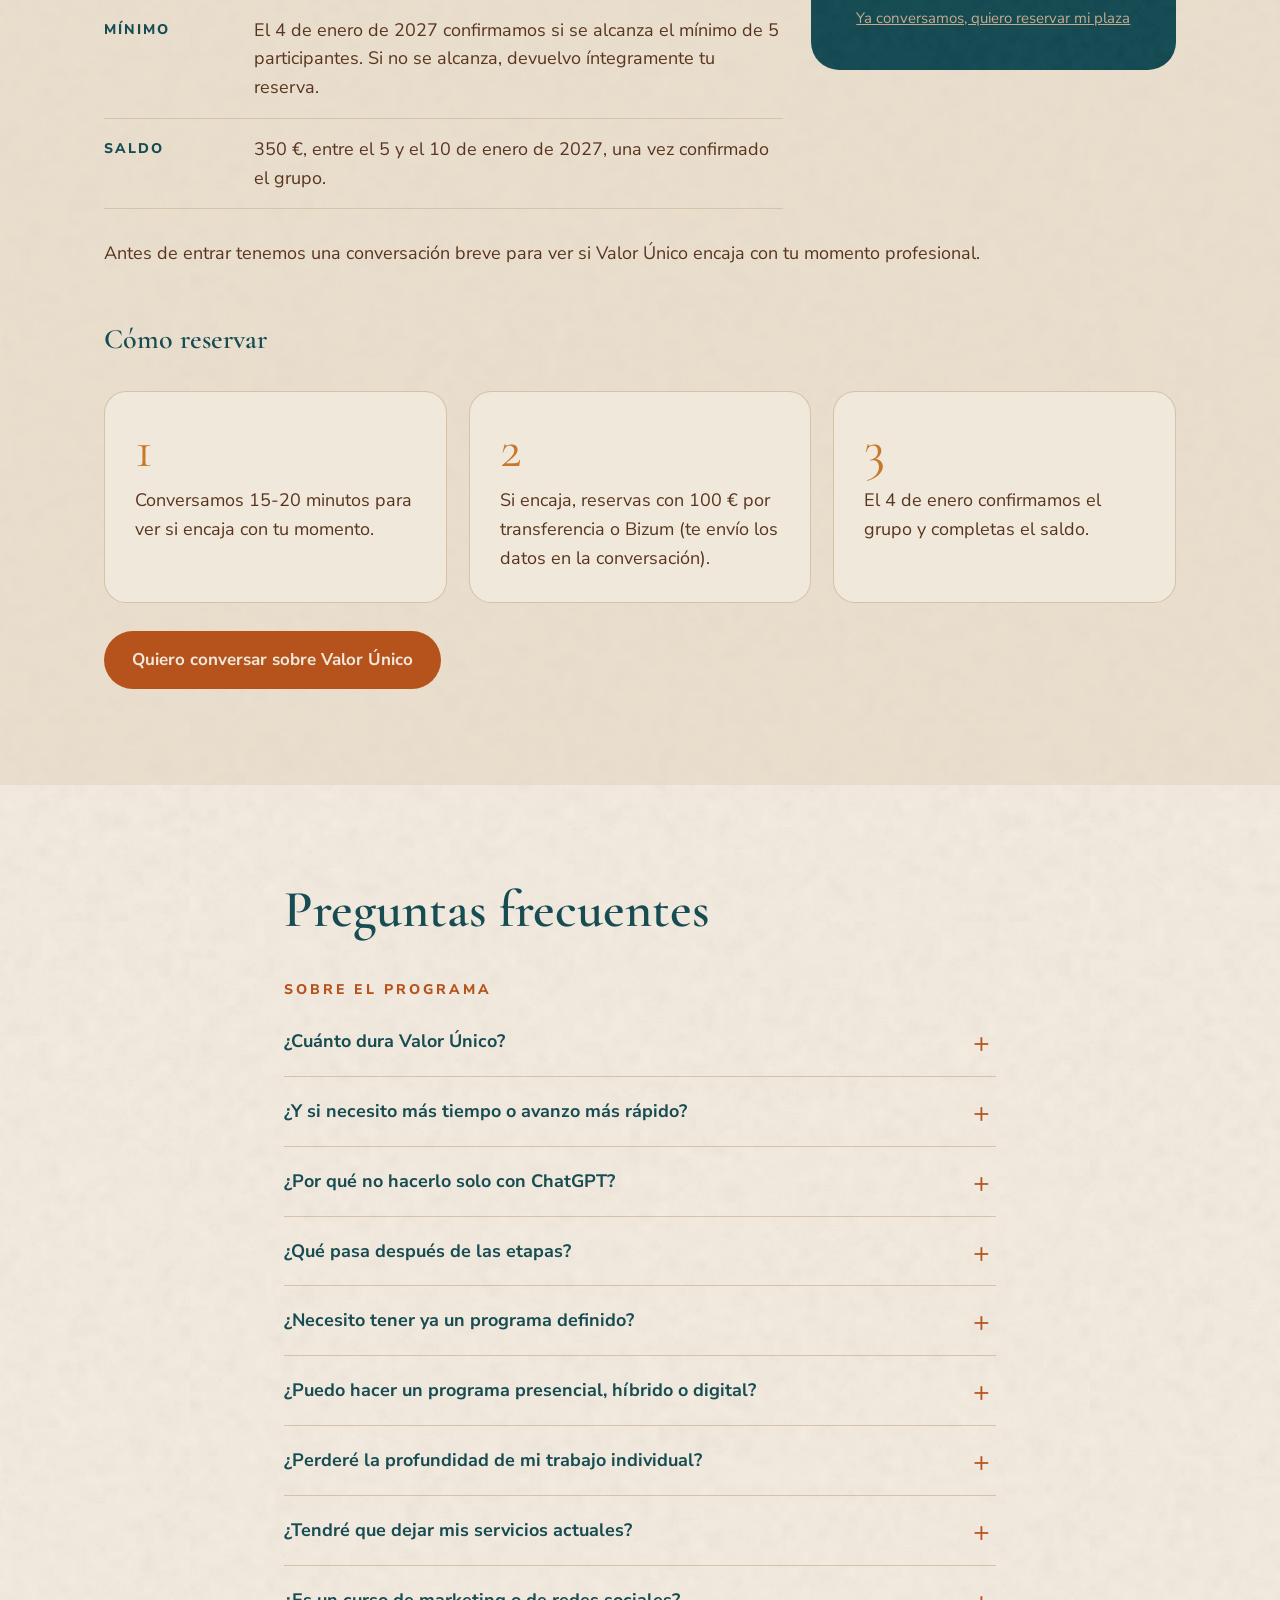
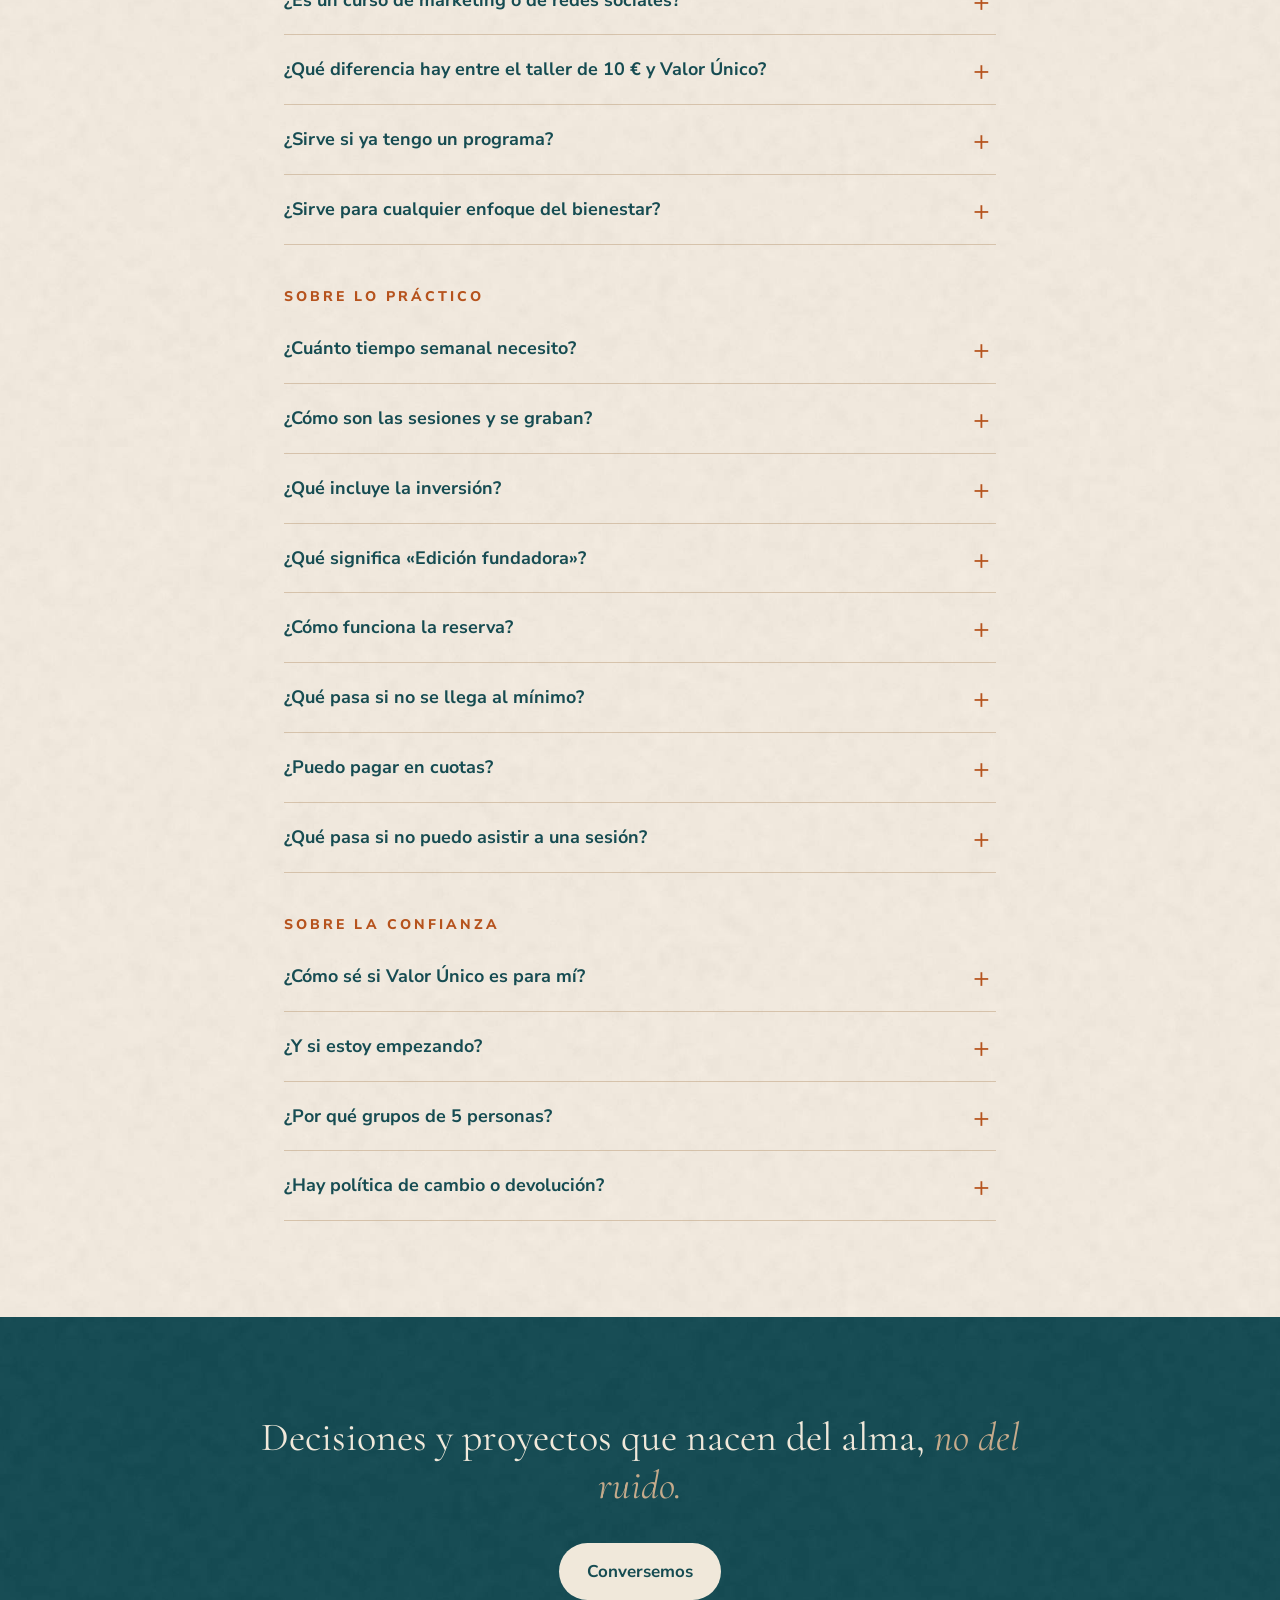
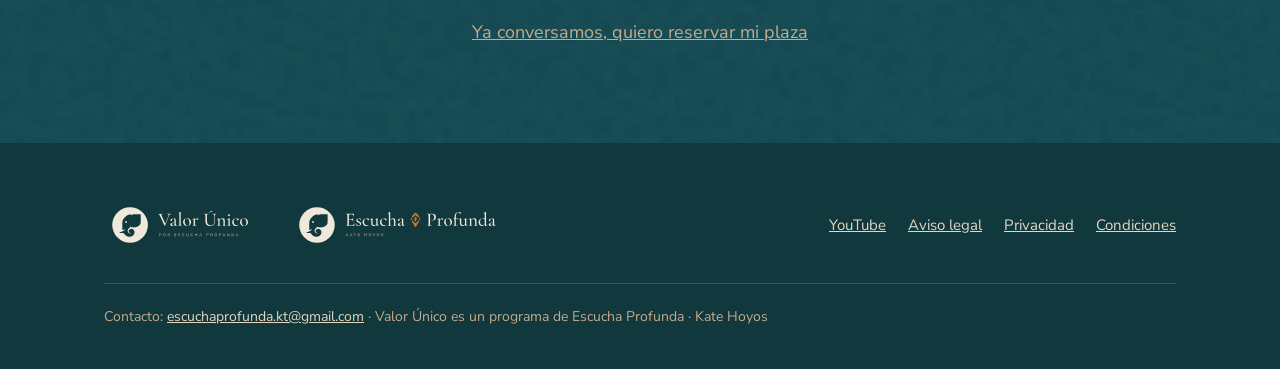
==== commit 9404900e: "Ajustes de textos y foto sin marco" ====
--- a/index.html
+++ b/index.html
@@ -106,11 +106,10 @@
         <div class="num">3</div>
         <h3>Diseño</h3>
         <p class="verb">Dale forma</p>
-        <p>Diseñas tu programa piloto, con etapas, actividades y resultados, y una invitación de una página para ofrecerlo.</p>
+        <p>Diseñas tu programa piloto, con etapas, actividades y resultados.</p>
       </article>
     </div>
-    <p style="margin-top:32px;max-width:760px">En Hacia adentro y Conexión usamos respiración y prácticas de Kundalini Yoga para escuchar desde la neutralidad, sin sesgos.</p>
-    <p class="muted" style="margin-top:14px;max-width:760px">Aquí no se mide cuánto tardas, sino lo que reconoces y lo que creas con ello. Cada etapa tiene un resultado claro. Si necesitas más tiempo para llegar a él, lo conversamos y lo resolvemos en el proceso.</p>
+    <p class="muted" style="margin-top:28px;max-width:760px">Aquí no se mide cuánto tardas, sino lo que reconoces y lo que creas con ello. Cada etapa tiene un resultado claro. Si necesitas más tiempo para llegar a él, lo conversamos y lo resolvemos en el proceso.</p>
   </div>
 </section>
 
@@ -119,13 +118,13 @@
   <div class="wrap two">
     <div>
       <span class="label">Cómo te acompaño</span>
-      <h2>Un ritmo semanal, en grupo pequeño</h2>
+      <h2>Semanalmente en grupos pequeños</h2>
       <ol class="timeline">
         <li><strong>Lunes 11 de enero de 2027</strong>Apertura y presentación.</li>
         <li><strong>Una sesión grupal semanal</strong>Desde el 19 de enero, los martes a las 18:30 (hora de España peninsular), de unas 2 horas, por Zoom y con grabación.<br><span class="muted">Referencias orientativas: 12:30 Colombia y Perú · 11:30 México (CDMX) · 14:30 Argentina y Chile. Comprueba tu hora local.</span></li>
         <li><strong>Una sesión individual de reconocimiento</strong>Que coordinamos contigo.</li>
         <li><strong>Trabajo autónomo entre sesiones</strong>Unas 3 horas por semana.</li>
-        <li><strong>Acompañamiento para convocar a tu primer grupo</strong>Cuando tu programa está diseñado, tienes un tramo de acompañamiento incluido en el precio, con una sala semanal opcional, mentorías, un seguimiento de tus conversaciones y ensayo de invitaciones.<br><span class="muted">Condición: haber asistido a las mentorías y hecho tu parte del trabajo.</span></li>
+        <li><strong>Acompañamiento para convocar a tu primer grupo</strong>Cuando tu programa está diseñado, tienes un tramo de acompañamiento incluido en el precio, con una sala de mentorías semanal para este objetivo.<br><span class="muted">Condición: haber asistido a las mentorías y hecho tu parte del trabajo.</span></li>
       </ol>
       <p class="muted">Los grupos son pequeños, de 5 personas por mentoría. Si se forma un segundo grupo, se coordinará el día de las sesiones.</p>
     </div>
@@ -310,7 +309,7 @@
       <details><summary>¿Cuánto dura Valor Único?</summary><p>Como referencia, el recorrido está pensado para unas 7 semanas, seguido de un tramo de acompañamiento para convocar a tu primer grupo (unas 5 semanas más, incluidas). Es orientativo: lo importante no es la rapidez, sino lo que logras en cada etapa.</p></details>
       <details><summary>¿Y si necesito más tiempo o avanzo más rápido?</summary><p>Lo resolvemos en el proceso. Si necesitas más tiempo para terminar la estructura de tu programa, lo conversamos; para eso es el tramo de acompañamiento. Y si avanzas antes, seguimos con la siguiente etapa.</p></details>
       <details><summary>¿Por qué no hacerlo solo con ChatGPT?</summary><p>La IA nos ayuda con borradores de la ruta, los materiales y la invitación. No sustituye la escucha de personas reales, el criterio de la mentora, el grupo ni tu propia voz. Tu programa parte de tu historia, no de una respuesta genérica.</p></details>
-      <details><summary>¿Qué pasa después de las etapas?</summary><p>Cuando tu programa está diseñado, tienes un tramo de acompañamiento incluido para convocar a tu primer grupo: una sala semanal opcional, mentorías, seguimiento de tus conversaciones y ensayo de invitaciones. La condición es haber asistido a las mentorías y hecho tu parte del trabajo.</p></details>
+      <details><summary>¿Qué pasa después de las etapas?</summary><p>Cuando tu programa está diseñado, tienes un tramo de acompañamiento incluido para convocar a tu primer grupo, con una sala de mentorías semanal para este objetivo. La condición es haber asistido a las mentorías y hecho tu parte del trabajo.</p></details>
       <details><summary>¿Necesito tener ya un programa definido?</summary><p>No necesitas tenerlo cerrado, pero sí experiencia acompañando a clientas. Tu trabajo actual es la mejor materia prima para definirlo.</p></details>
       <details><summary>¿Puedo hacer un programa presencial, híbrido o digital?</summary><p>Sí. Decidimos el formato al diseñarlo, según tu método y tu estilo.</p></details>
       <details><summary>¿Perderé la profundidad de mi trabajo individual?</summary><p>No. Un programa bien diseñado no sustituye tu acompañamiento personal: lo ordena. Decidimos juntas qué se trabaja en grupo, qué a tu ritmo y qué se reserva para el trato individual.</p></details>
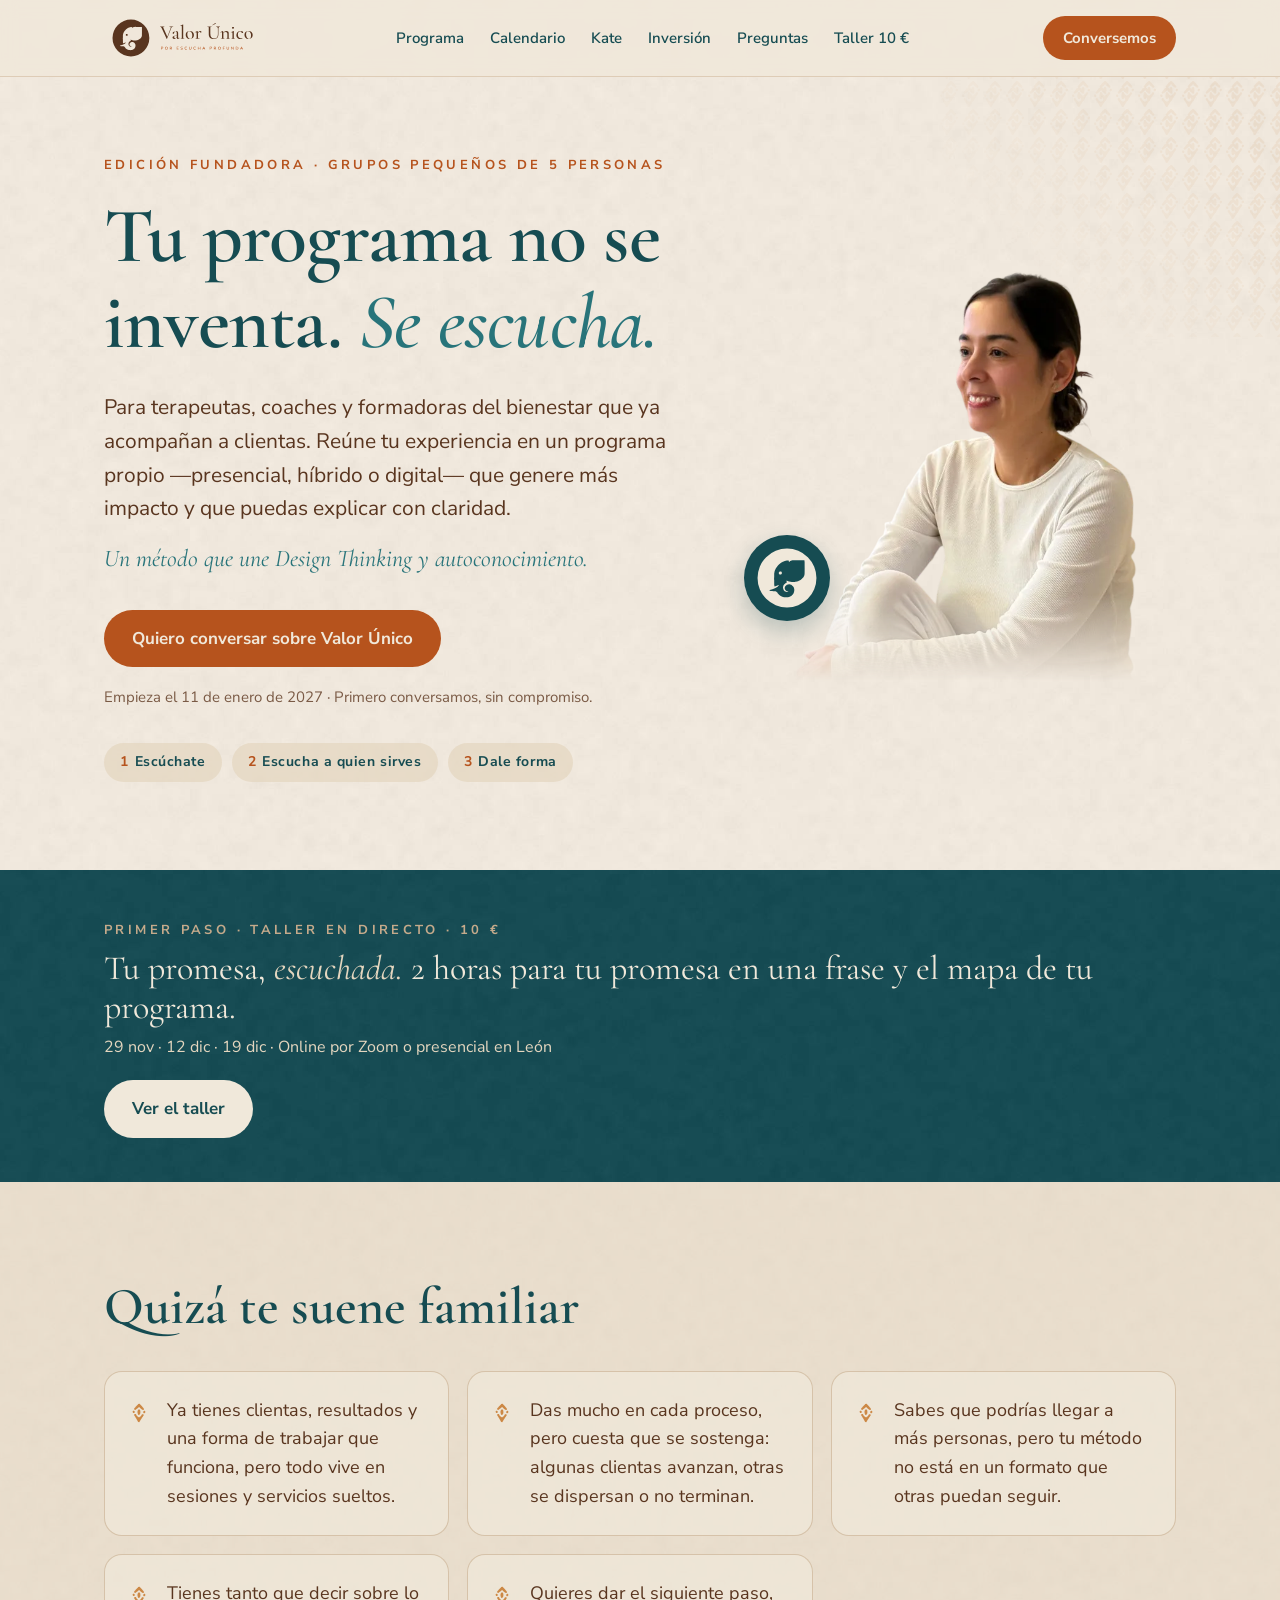
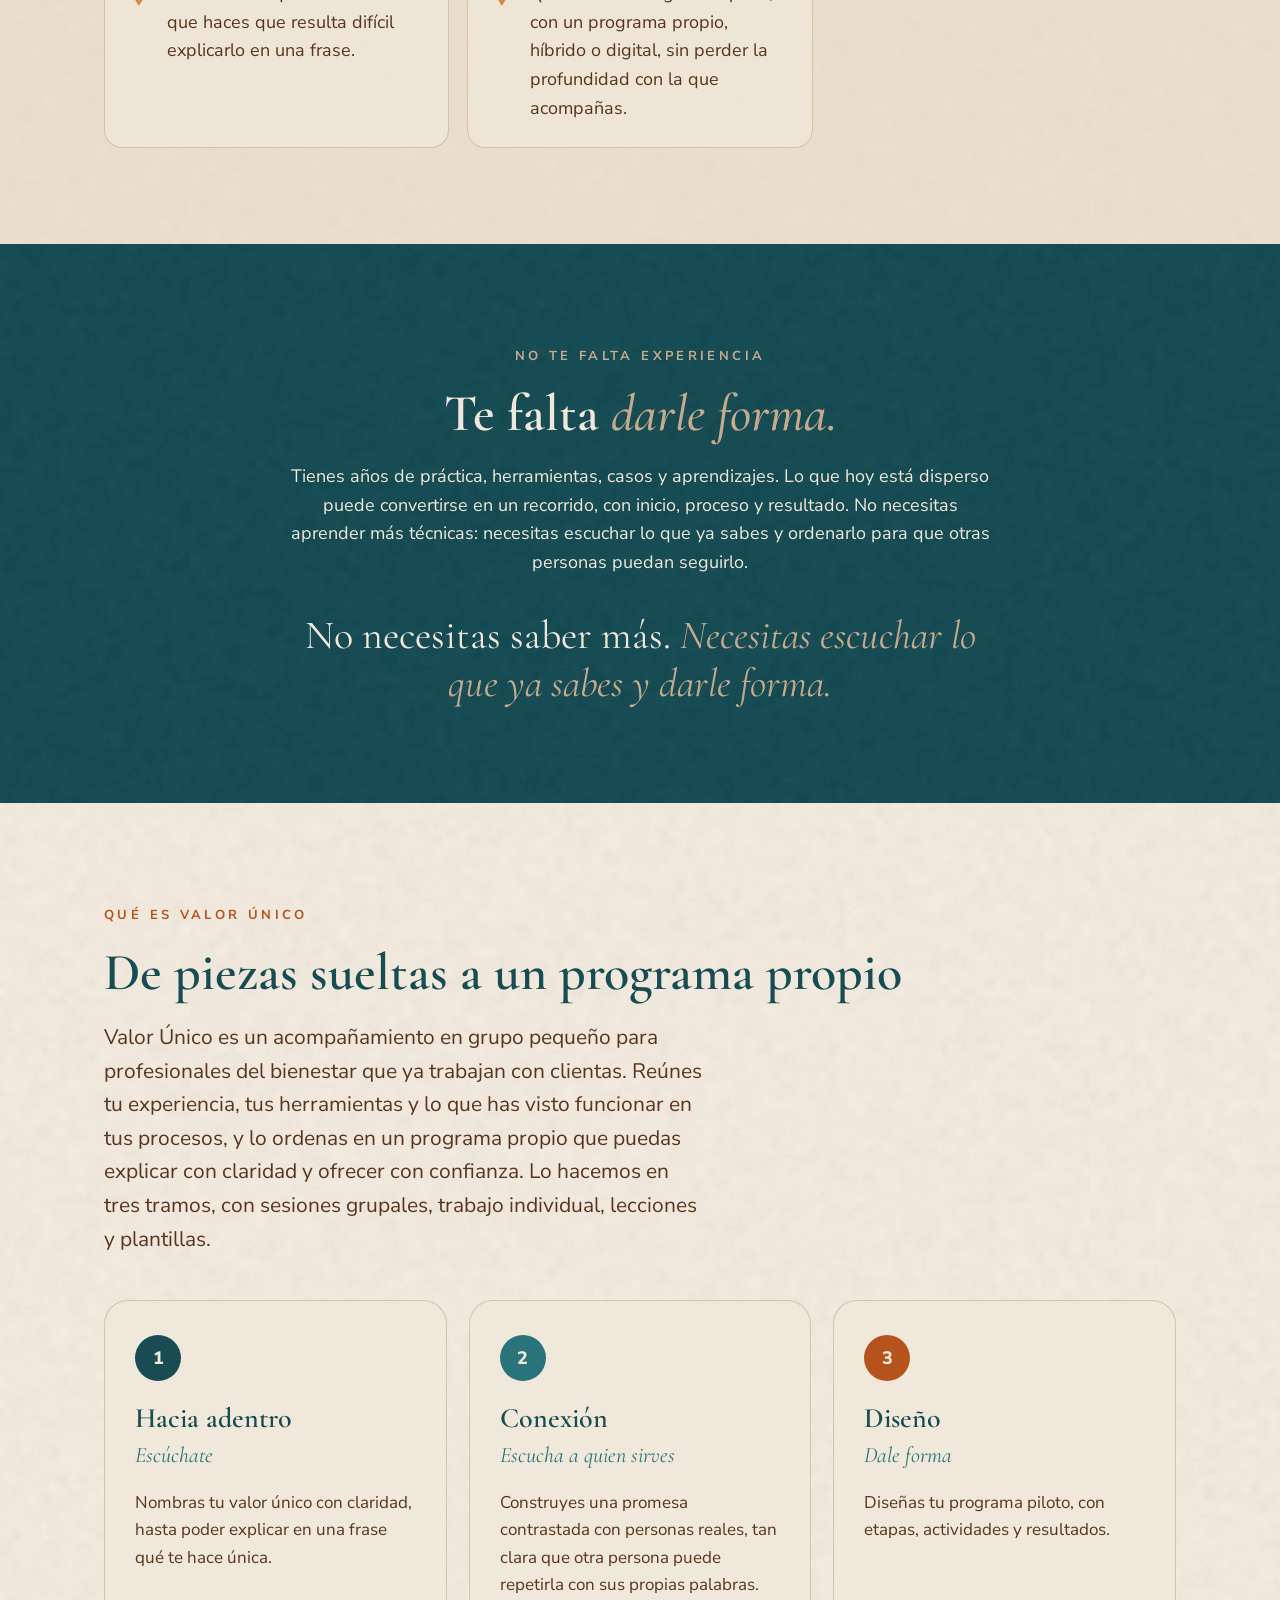
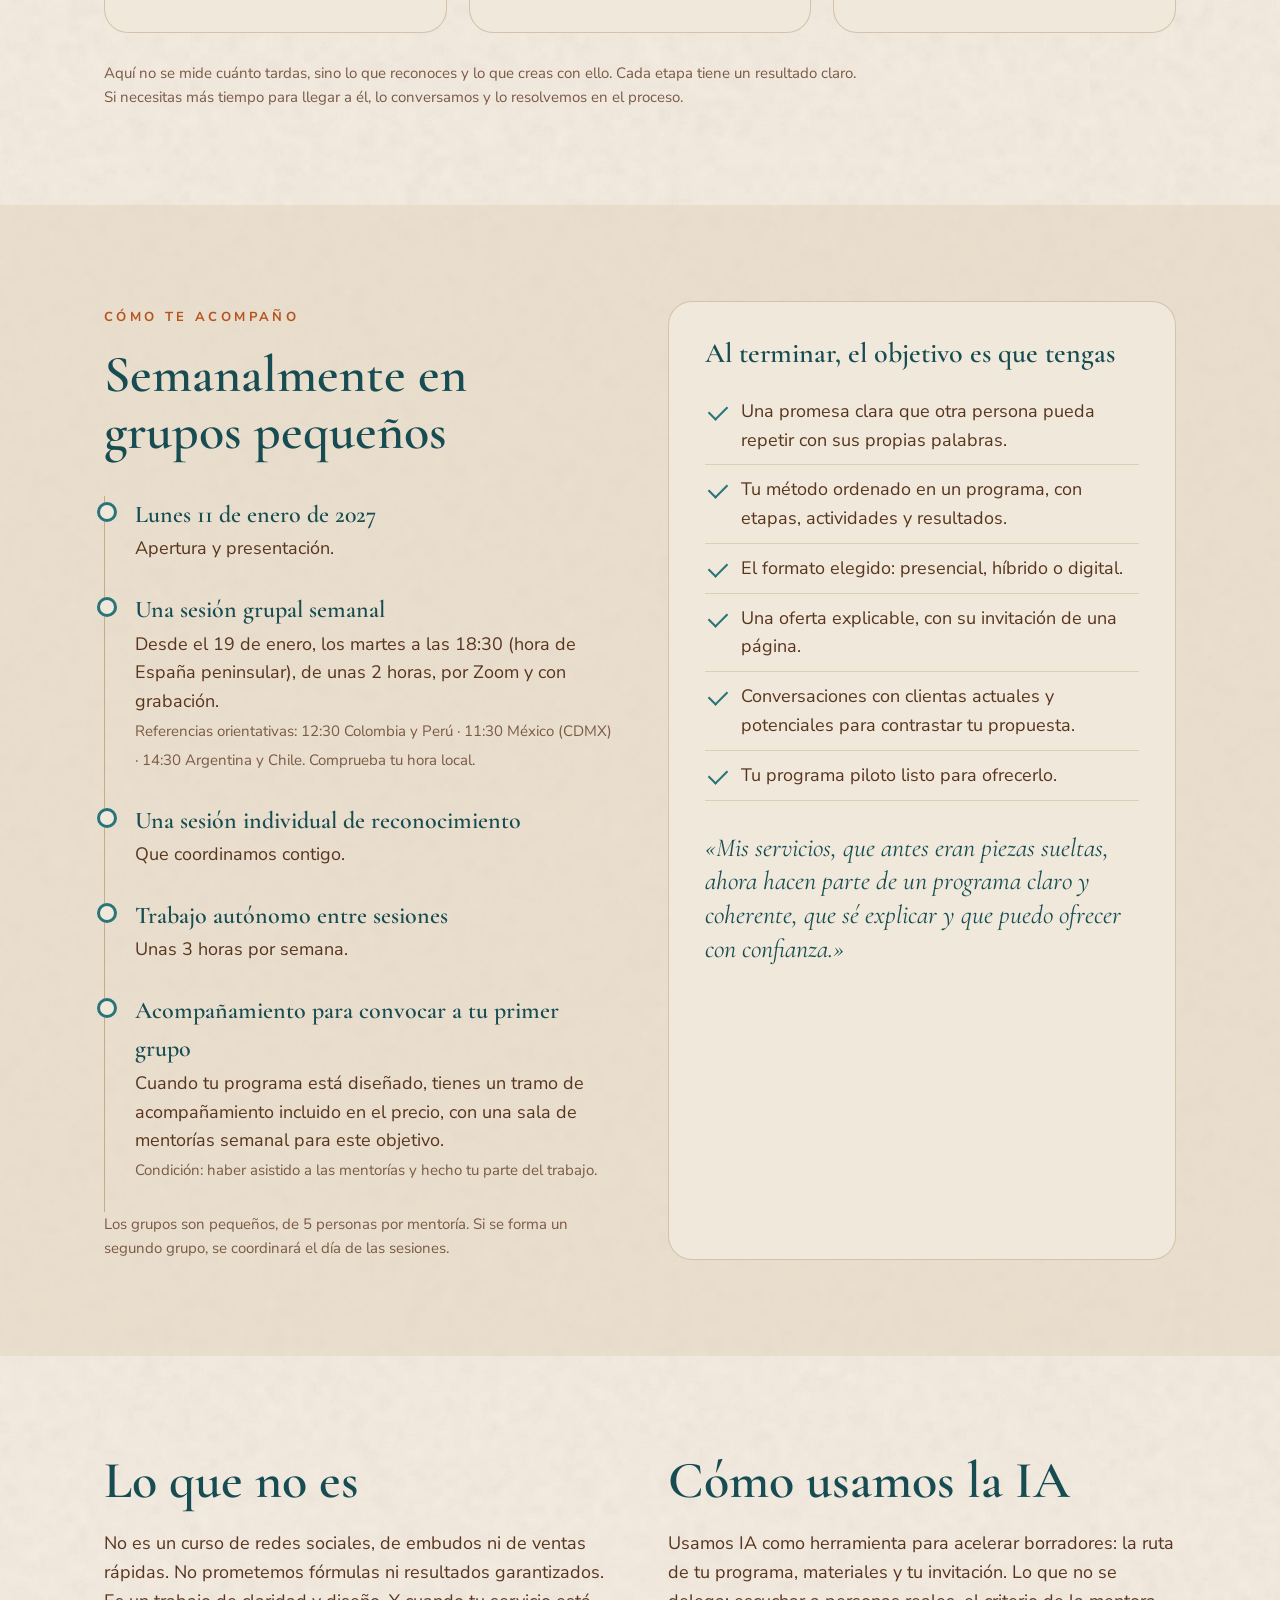
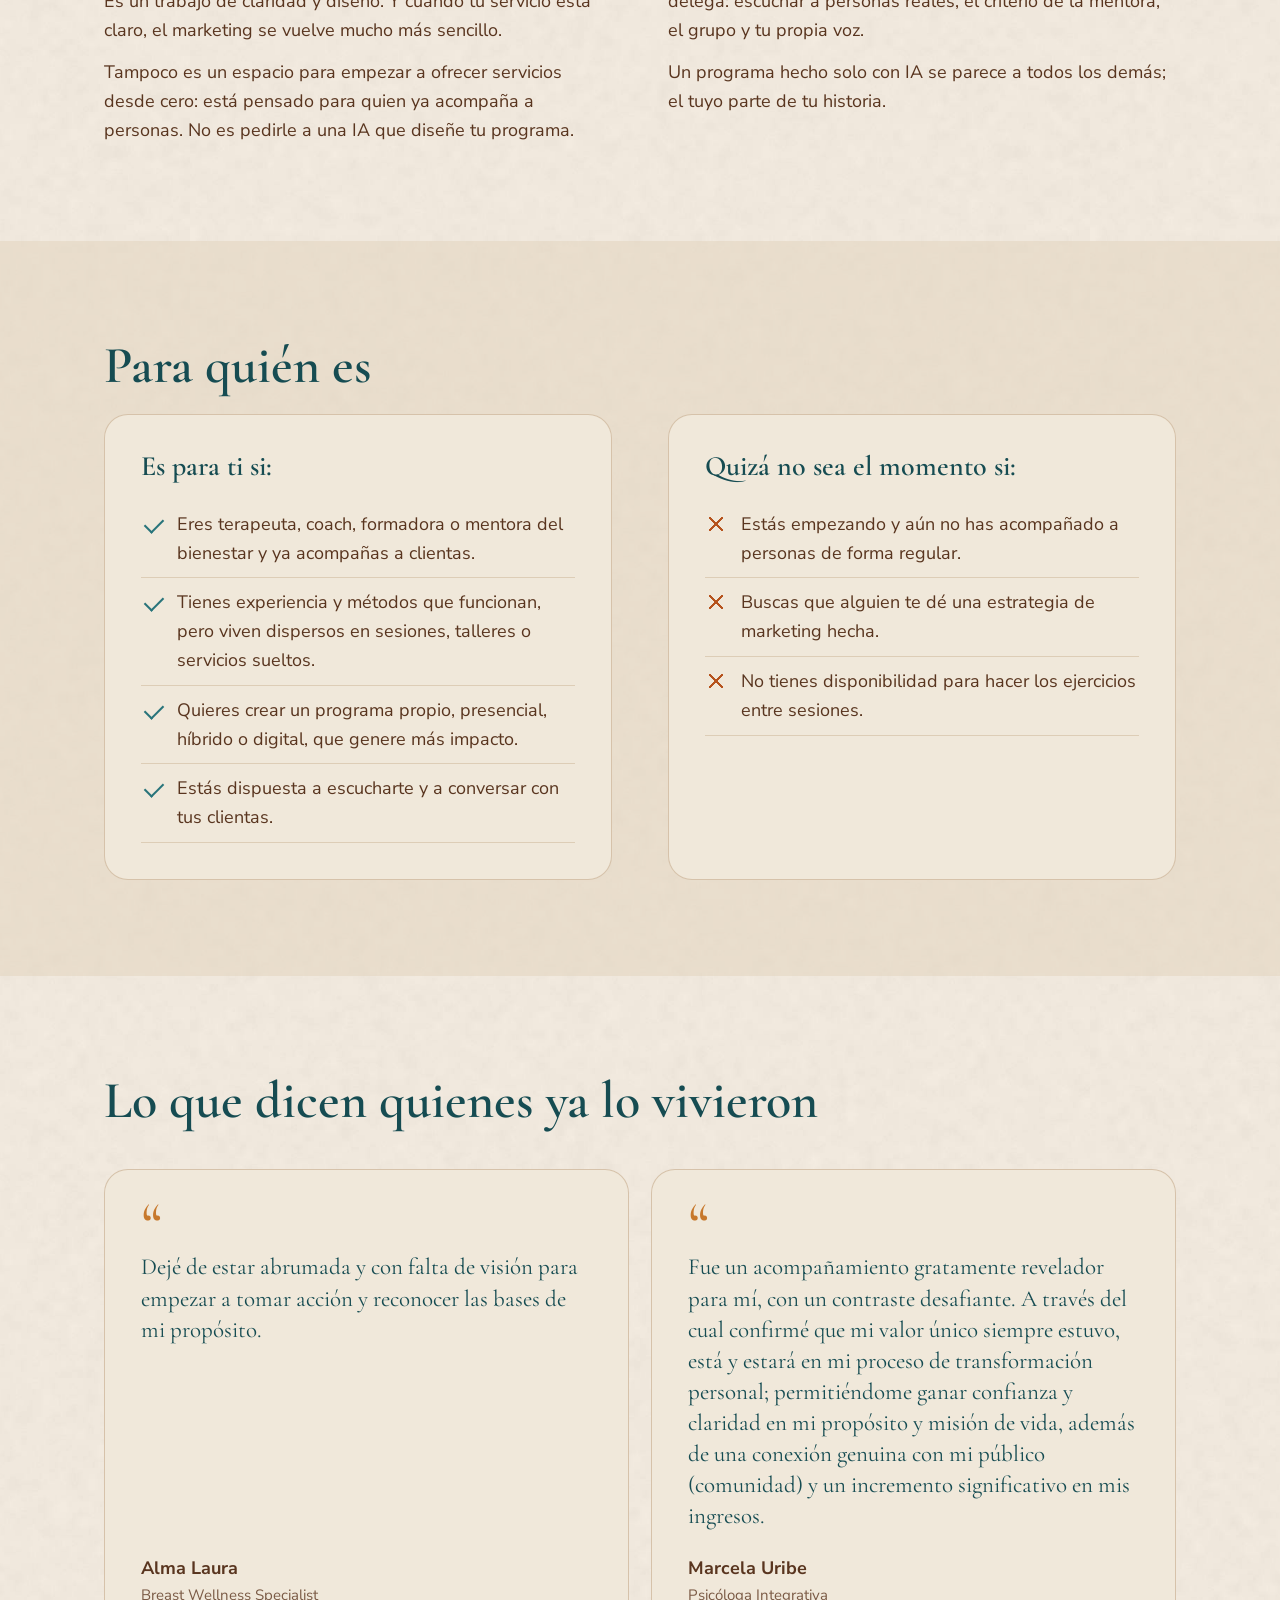
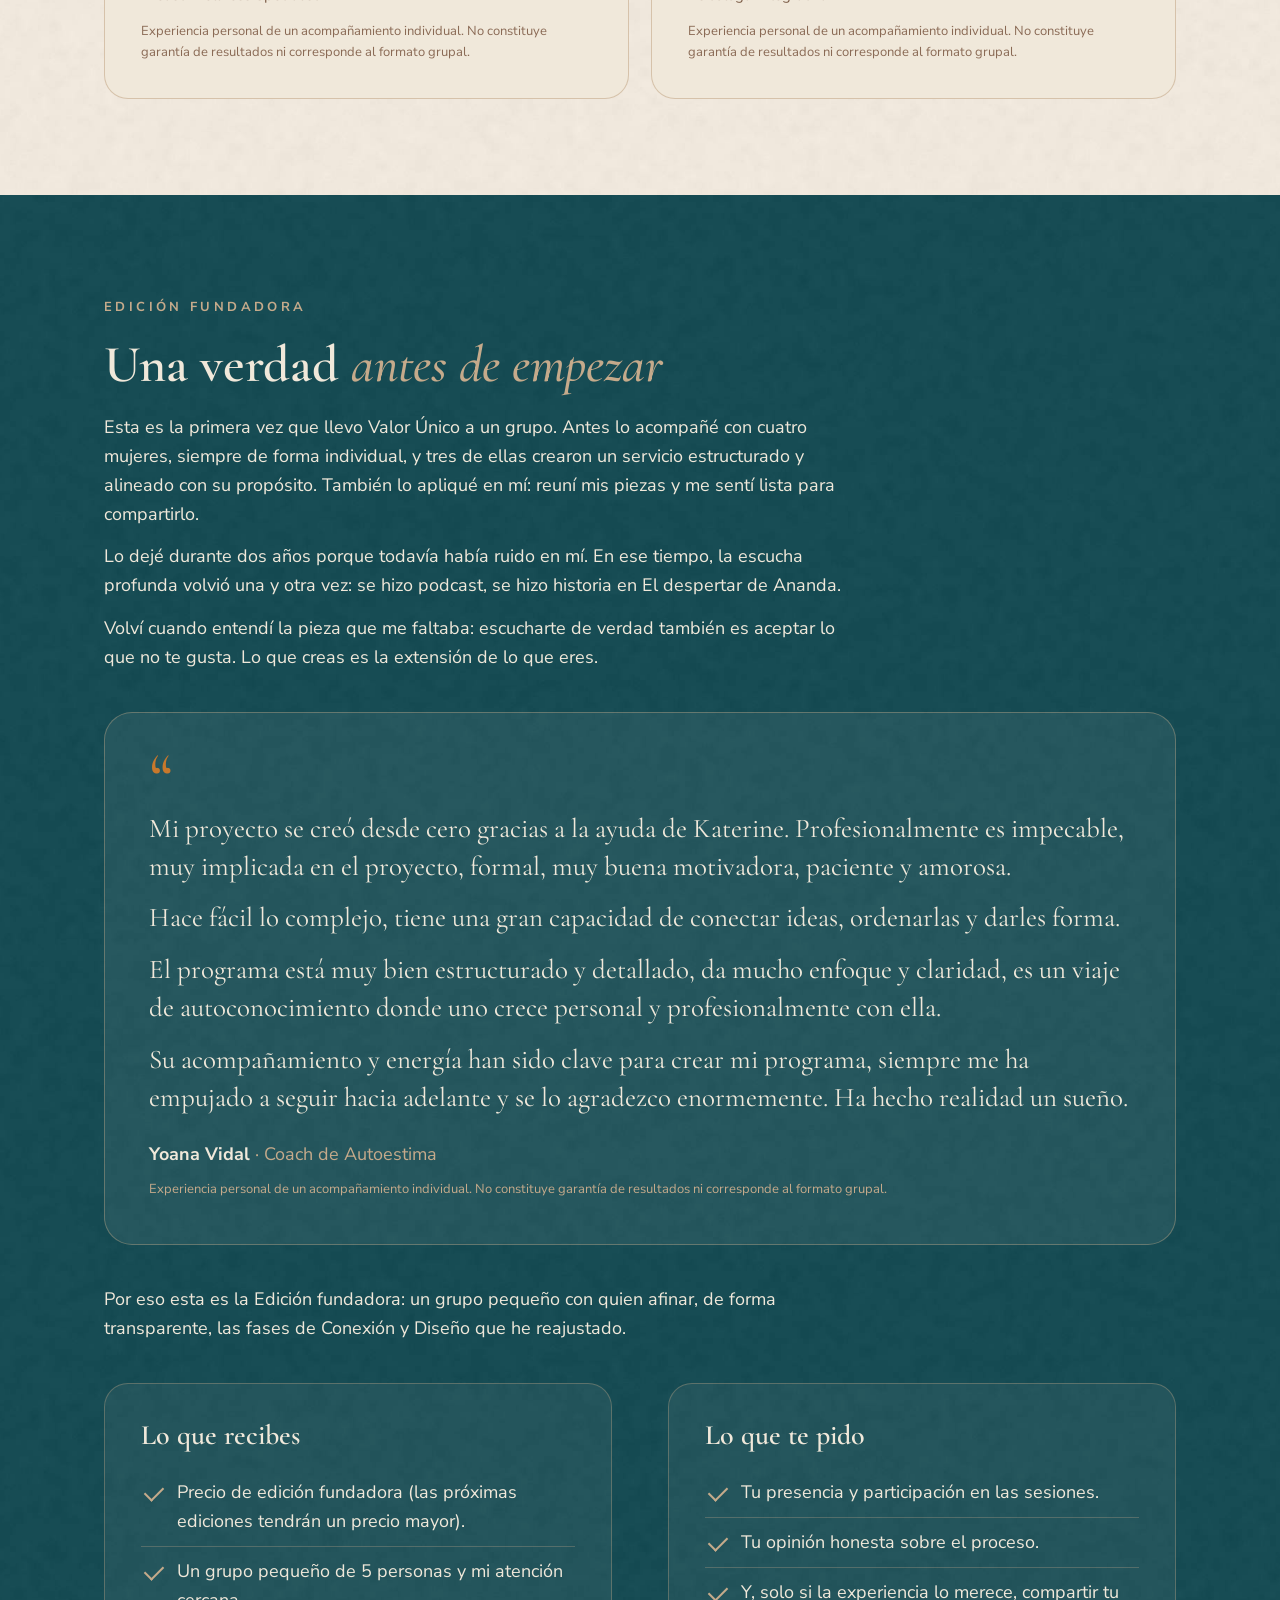
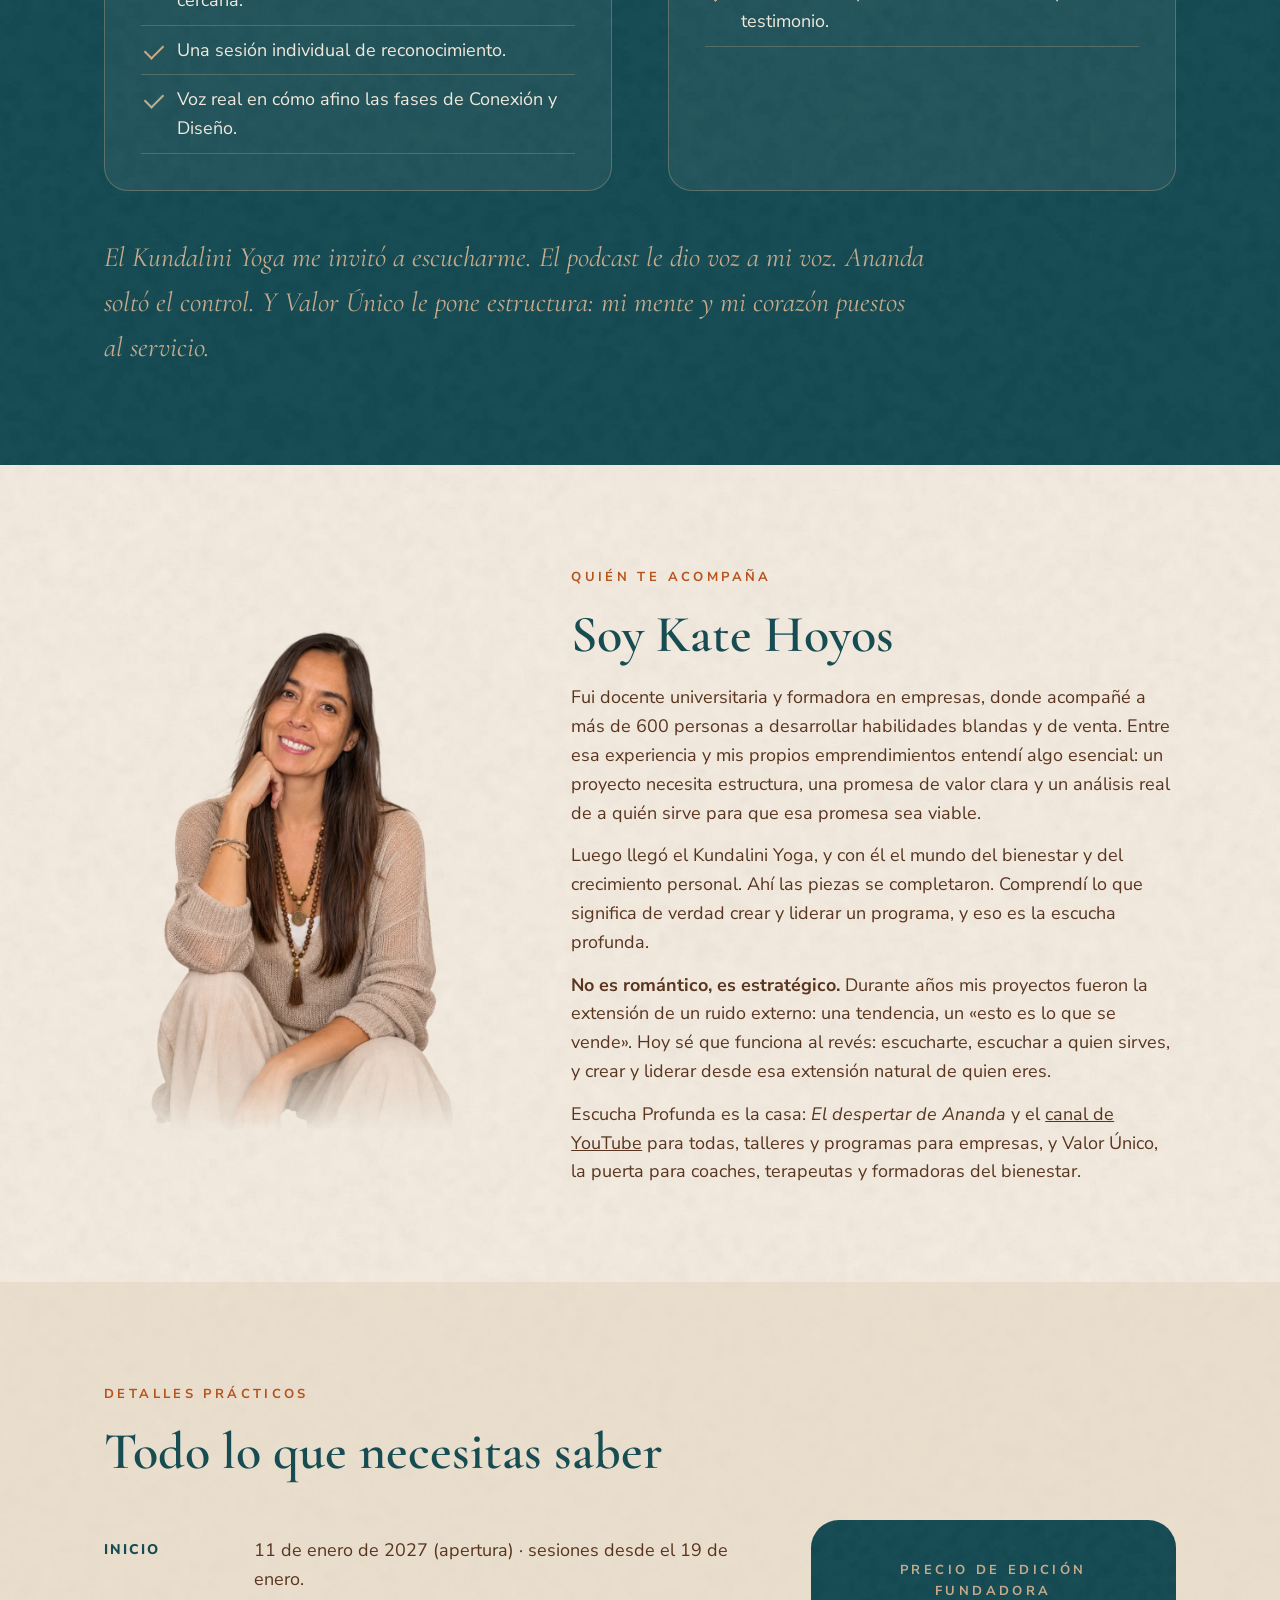
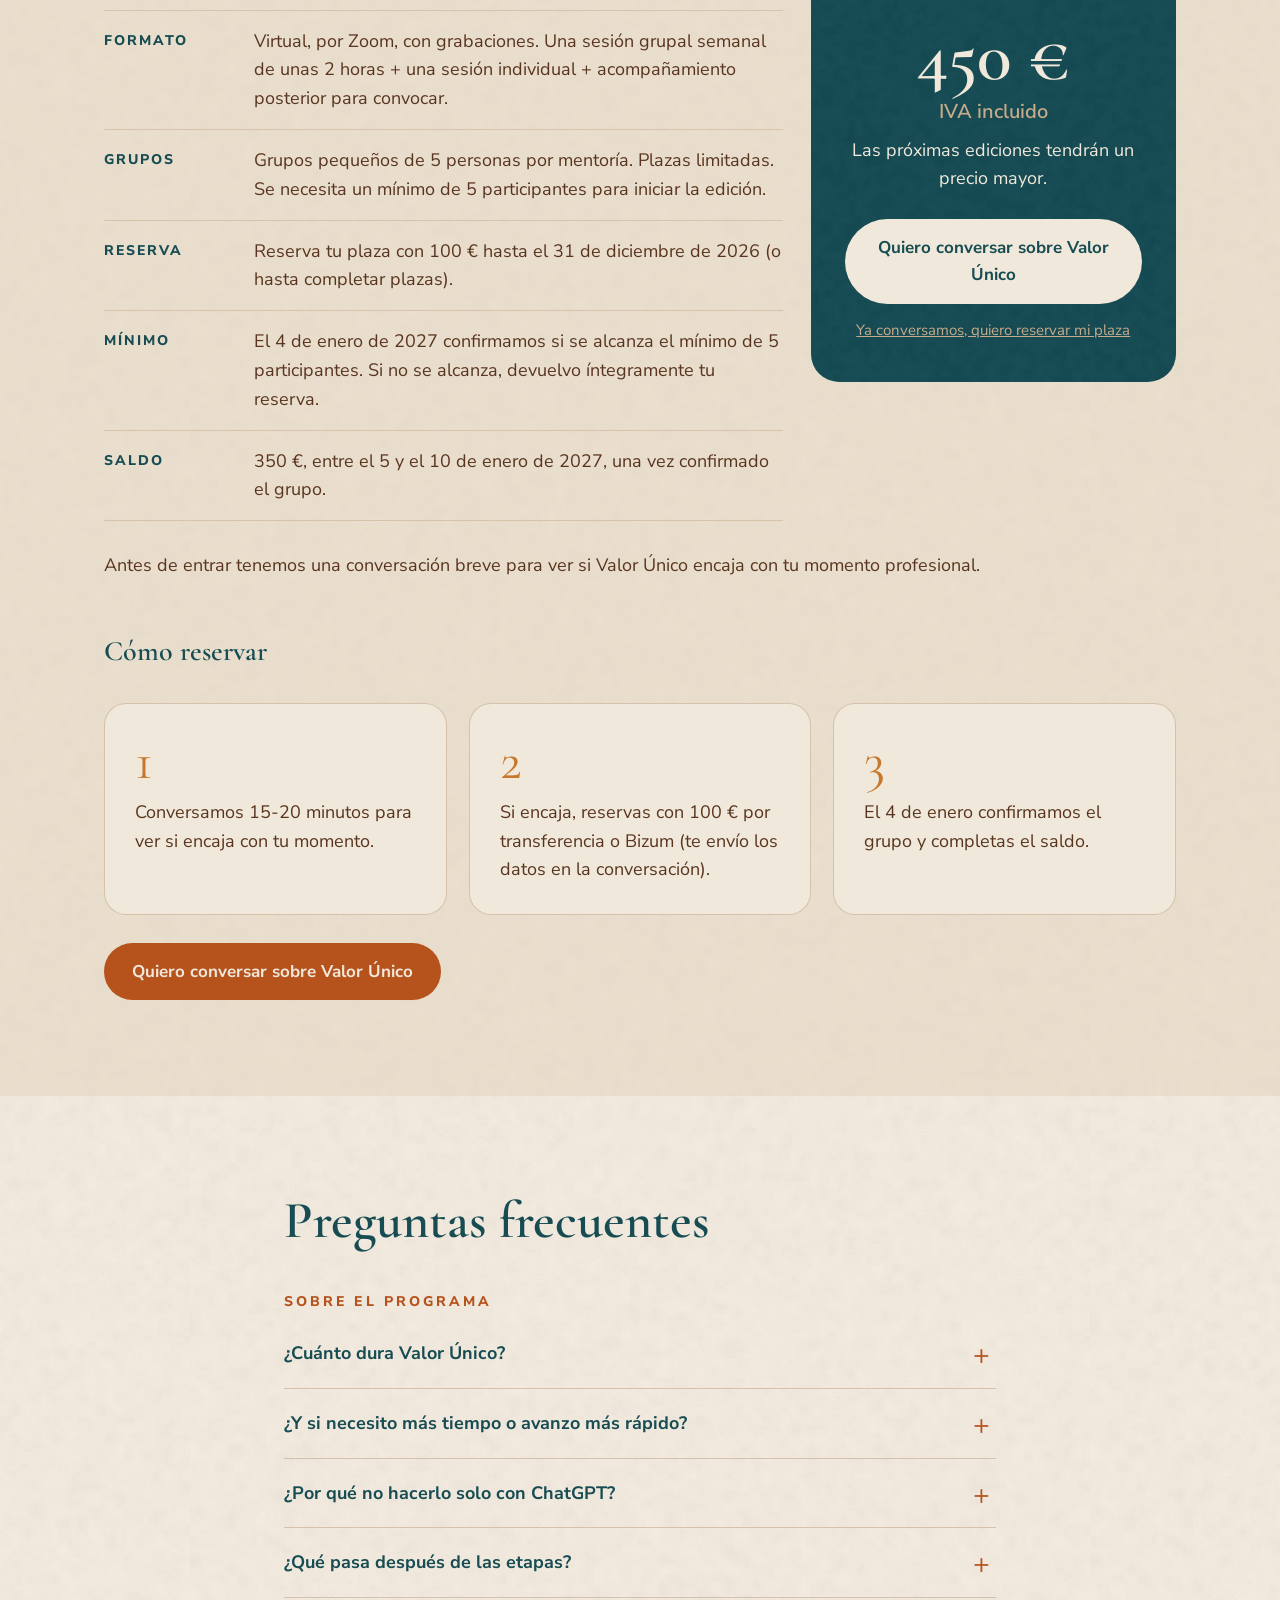
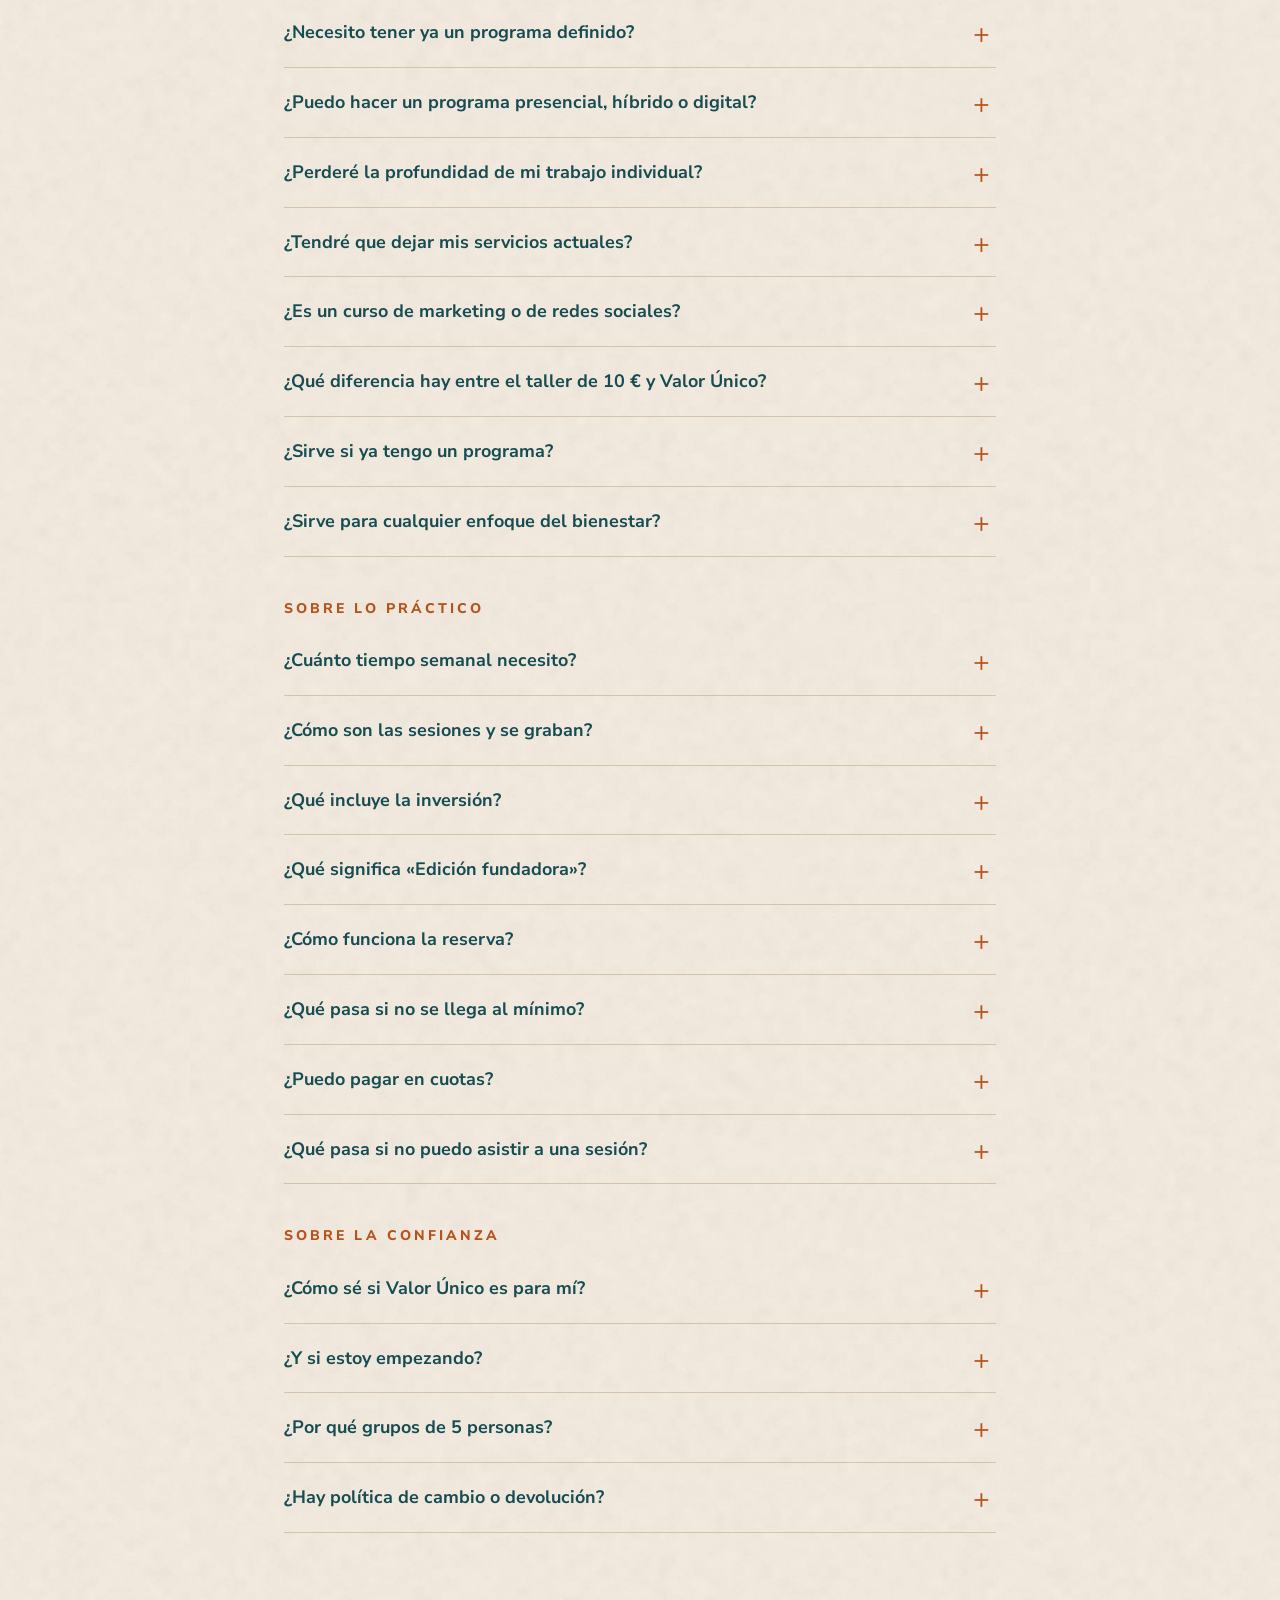
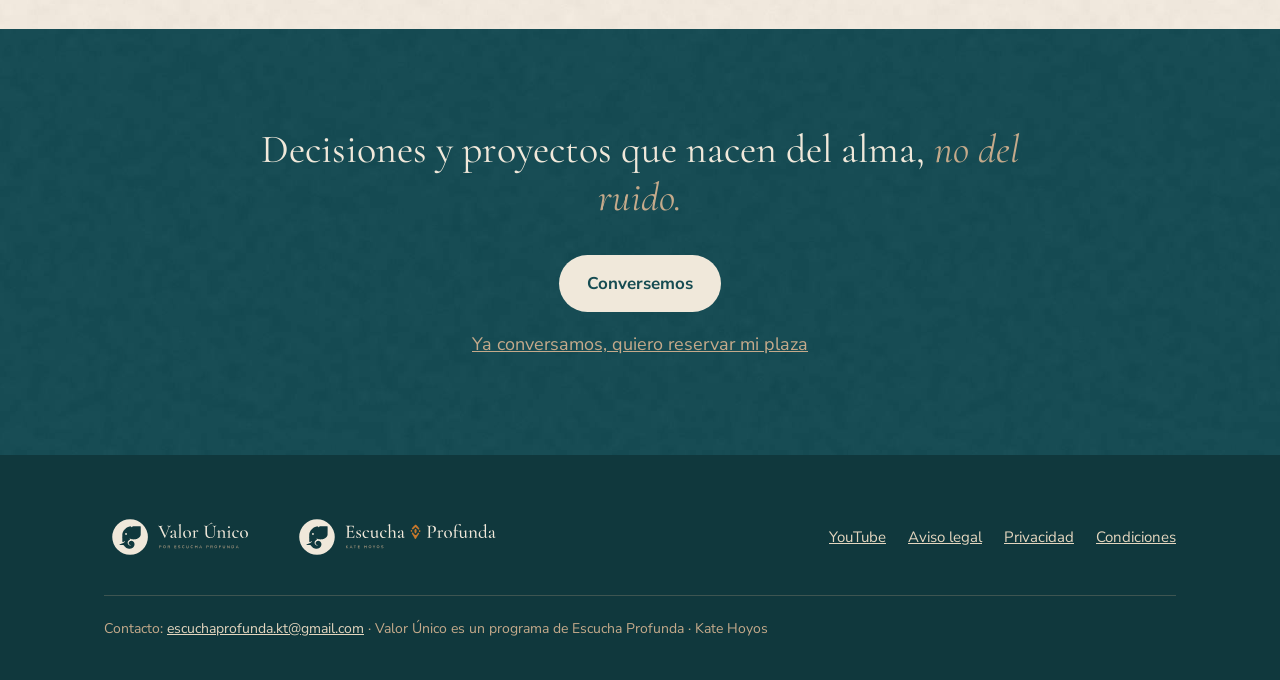
==== commit aa226c23: "Añade página del taller Tu promesa, escuchada con pago Stripe" ====
--- a/index.html
+++ b/index.html
@@ -27,6 +27,7 @@
       <a href="#kate">Kate</a>
       <a href="#inversion">Inversión</a>
       <a href="#preguntas">Preguntas</a>
+      <a href="taller.html">Taller 10 €</a>
     </nav>
     <a class="btn btn-primary" href="https://wa.me/34633301867?text=Hola%20Kate%2C%20quiero%20conversar%20contigo%20sobre%20Valor%20%C3%9Anico" target="_blank" rel="noopener">Conversemos</a>
   </div>
@@ -57,6 +58,18 @@
       <div class="arch"><img src="assets/kate-hero.webp" alt="Kate Hoyos, sentada y sonriendo" width="900" height="1200"></div>
       <div class="seal"><img src="assets/simbolo_marfil.svg" alt="Símbolo de Escucha Profunda"></div>
     </div>
+  </div>
+</section>
+
+<!-- TALLER -->
+<section class="dark" style="padding:44px 0">
+  <div class="wrap" style="display:flex;flex-wrap:wrap;align-items:center;justify-content:space-between;gap:20px">
+    <div>
+      <span class="label" style="margin-bottom:8px">Primer paso · Taller en directo · 10 €</span>
+      <p style="font-family:var(--serif);font-size:clamp(26px,3vw,34px);line-height:1.15;color:var(--marfil)">Tu promesa, <em style="color:var(--crema)">escuchada.</em> 2 horas para tu promesa en una frase y el mapa de tu programa.</p>
+      <p style="margin-top:8px;color:var(--crema);font-size:16px">29 nov · 12 dic · 19 dic · Online por Zoom o presencial en León</p>
+    </div>
+    <a class="btn btn-light" href="taller.html">Ver el taller</a>
   </div>
 </section>
 
--- a/assets/style.css
+++ b/assets/style.css
@@ -207,3 +207,8 @@
   -webkit-mask-image:linear-gradient(180deg,#000 80%,transparent 100%);mask-image:linear-gradient(180deg,#000 80%,transparent 100%)}
 .hero .portal .arch img{position:absolute;transform:none;width:128%;max-width:none;height:auto;left:4%;top:-15%;bottom:auto}
 .hero .portal .seal{left:0;right:auto;bottom:14%}
+
+/* foto de Kate sin marco */
+.kate .portal::before{display:none}
+.kate .portal .arch{border-radius:0;background:none;-webkit-mask-image:linear-gradient(180deg,#000 82%,transparent 100%);mask-image:linear-gradient(180deg,#000 82%,transparent 100%)}
+.kate .portal .arch img{width:auto;height:100%;left:50%;transform:translateX(-50%)}
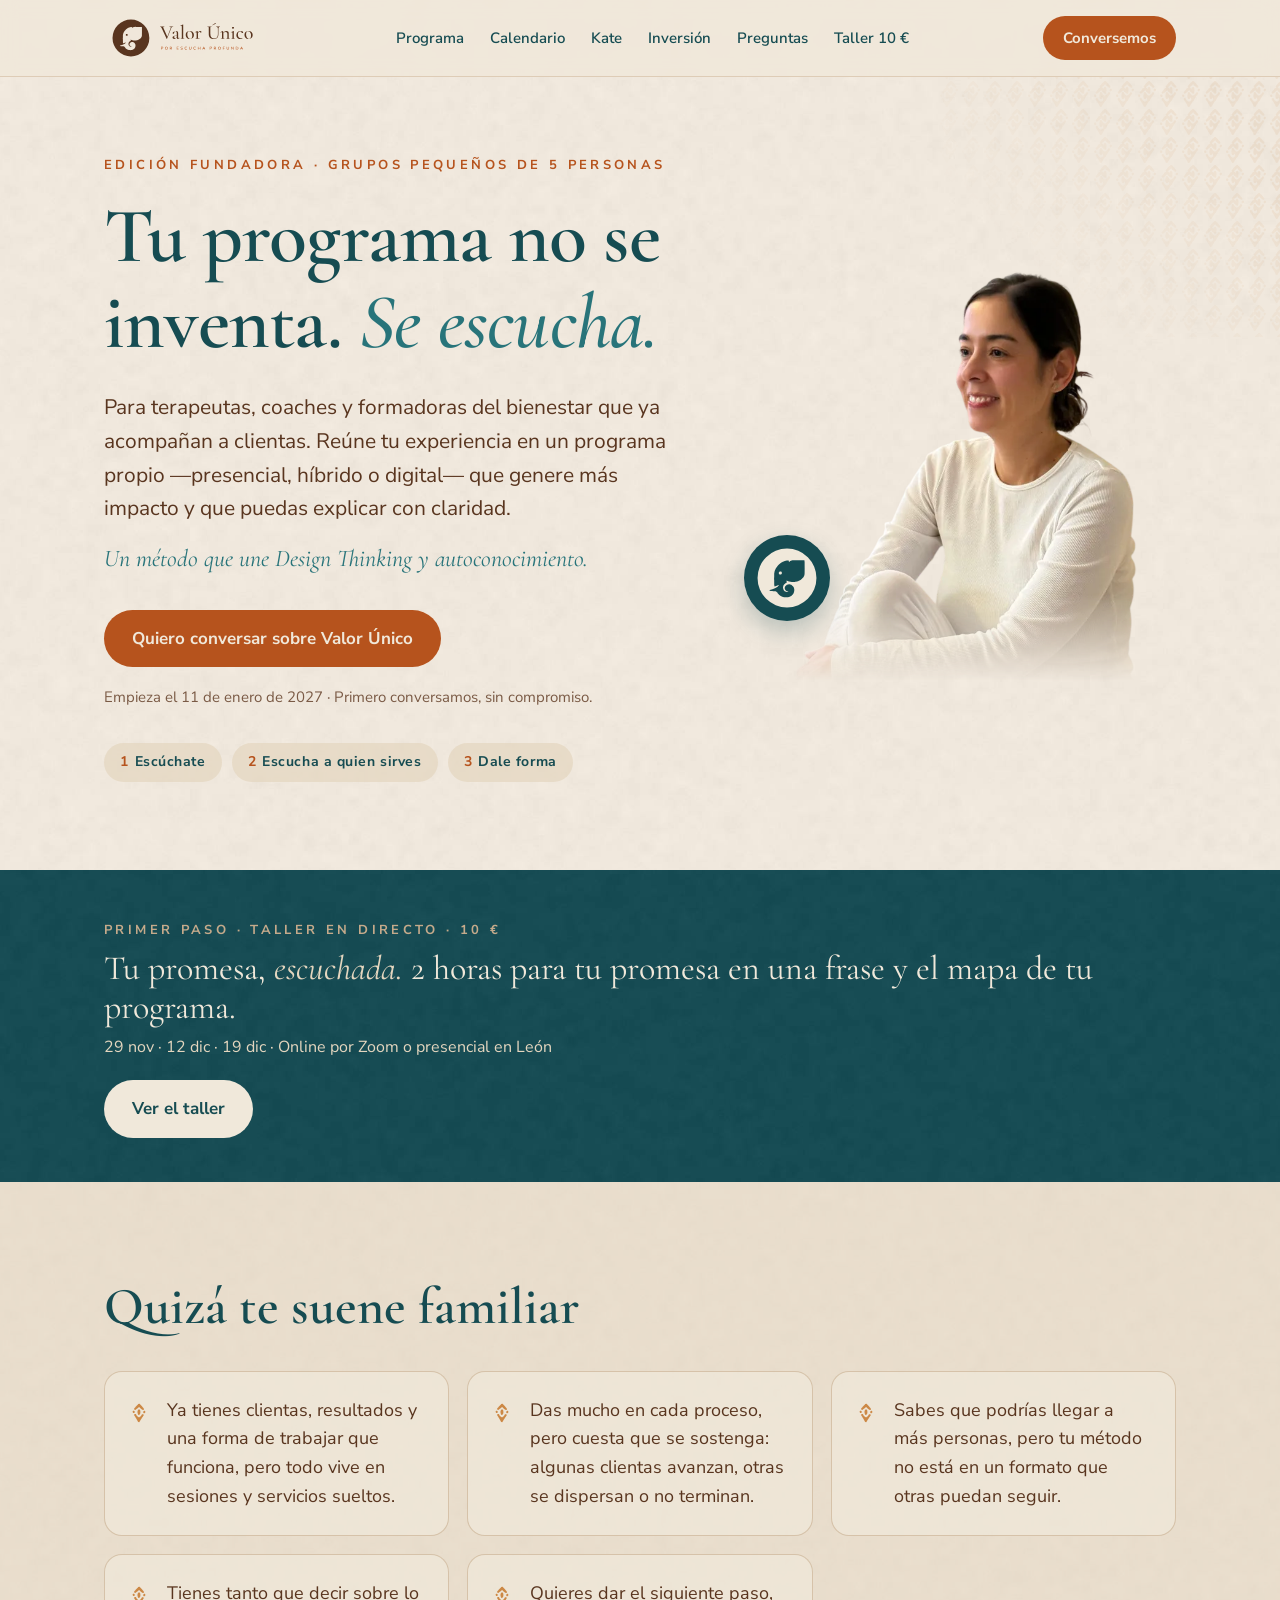
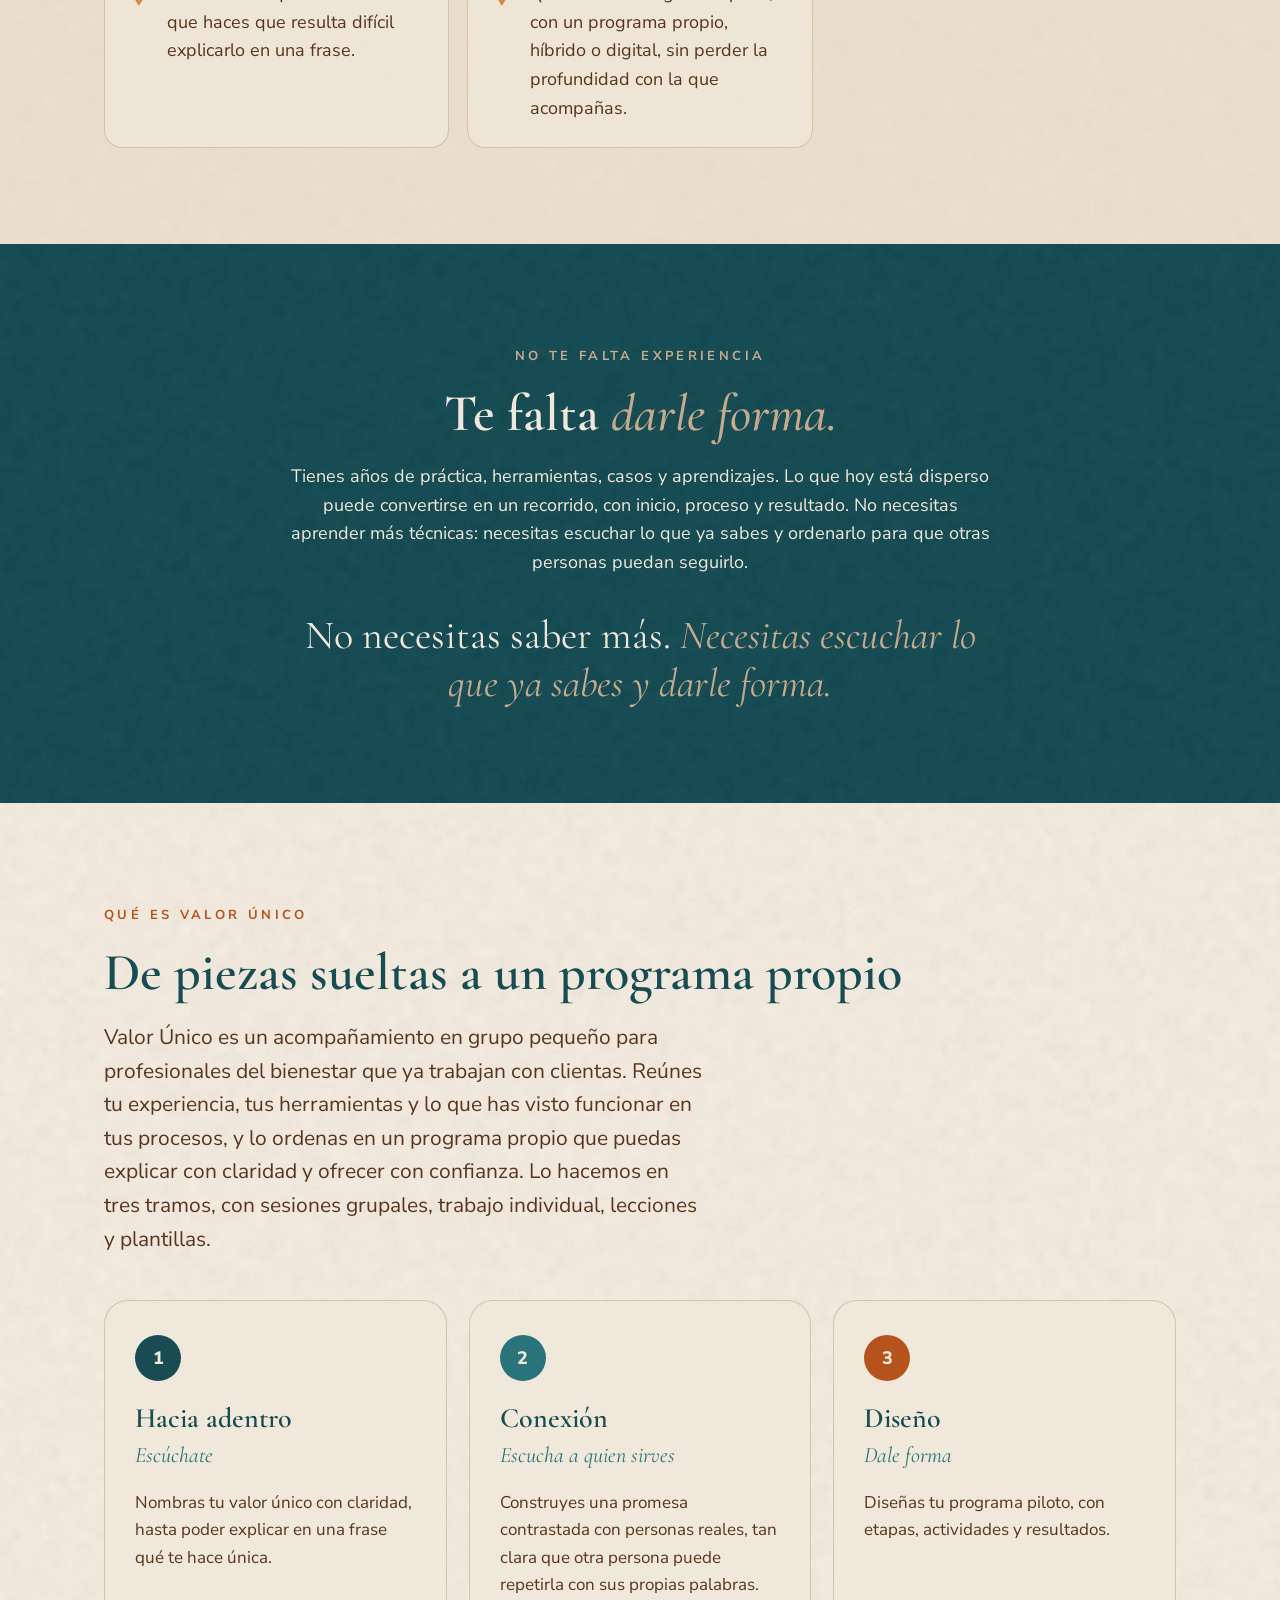
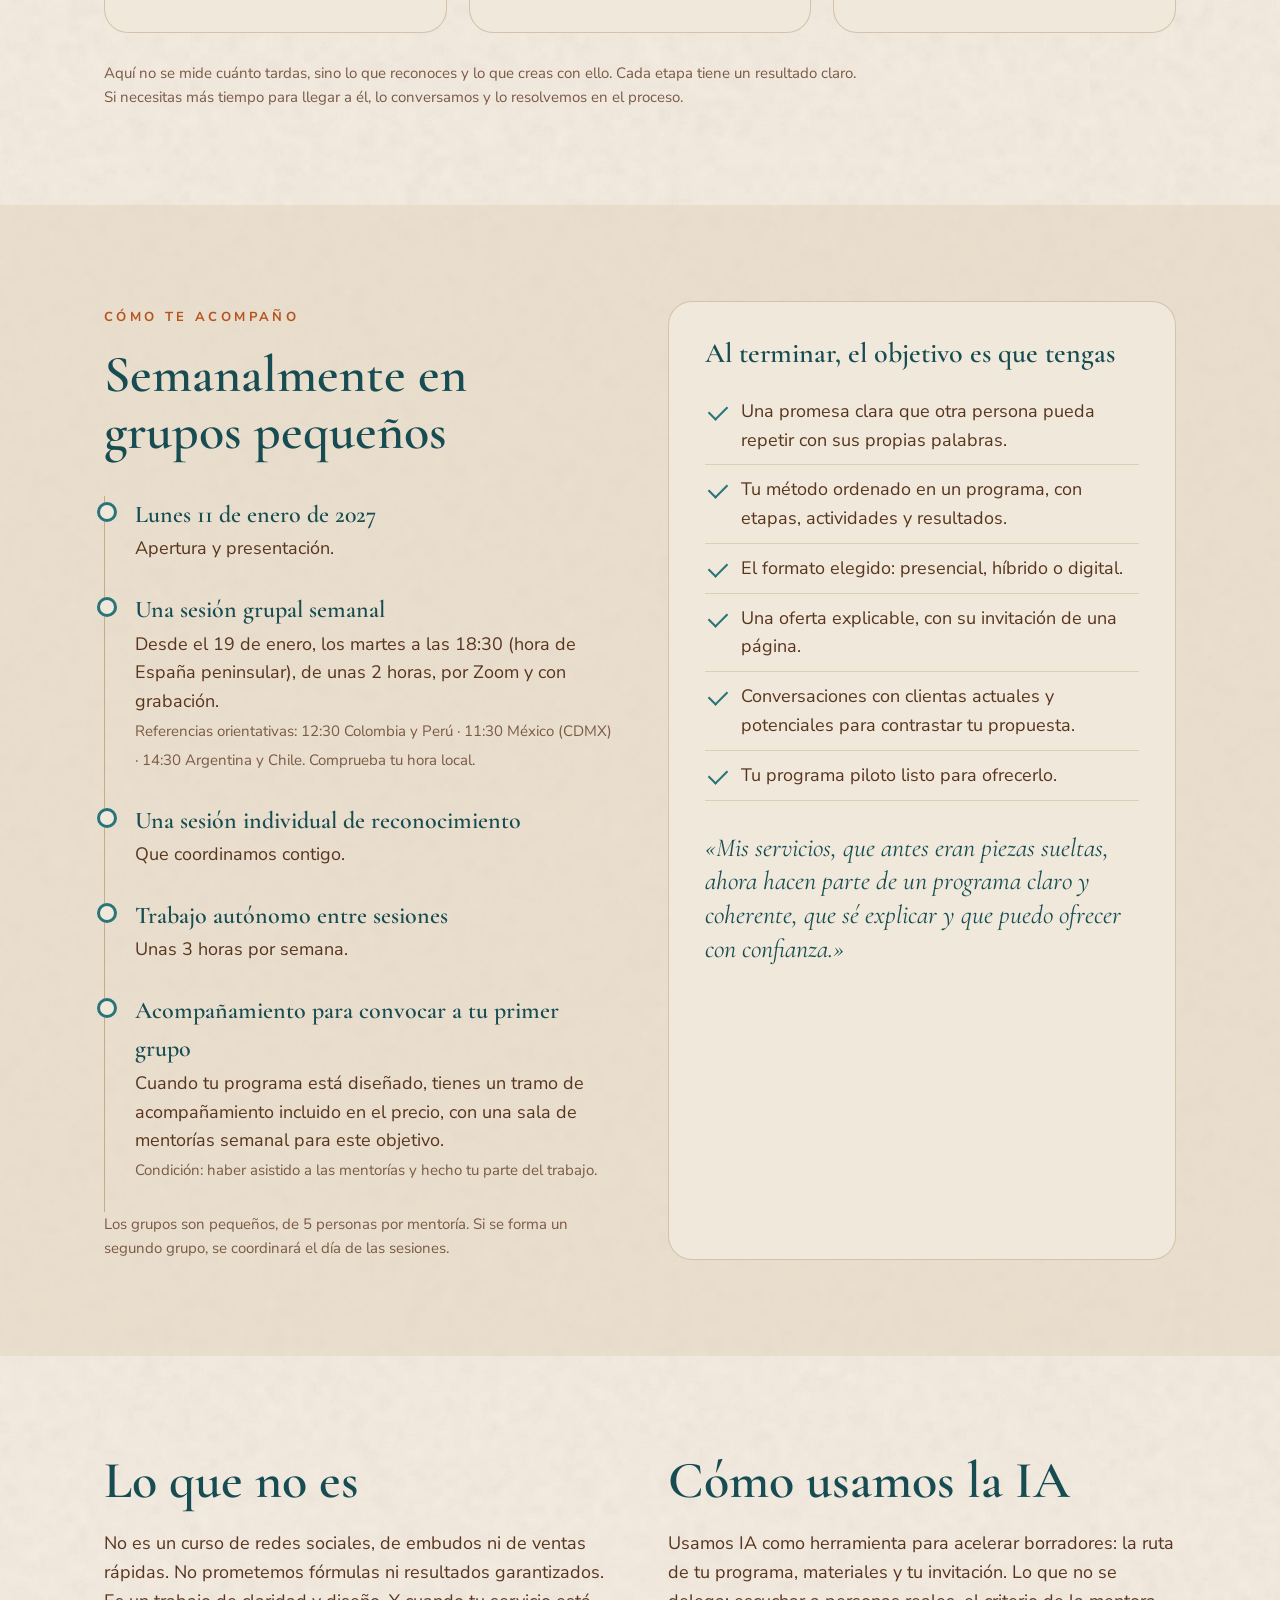
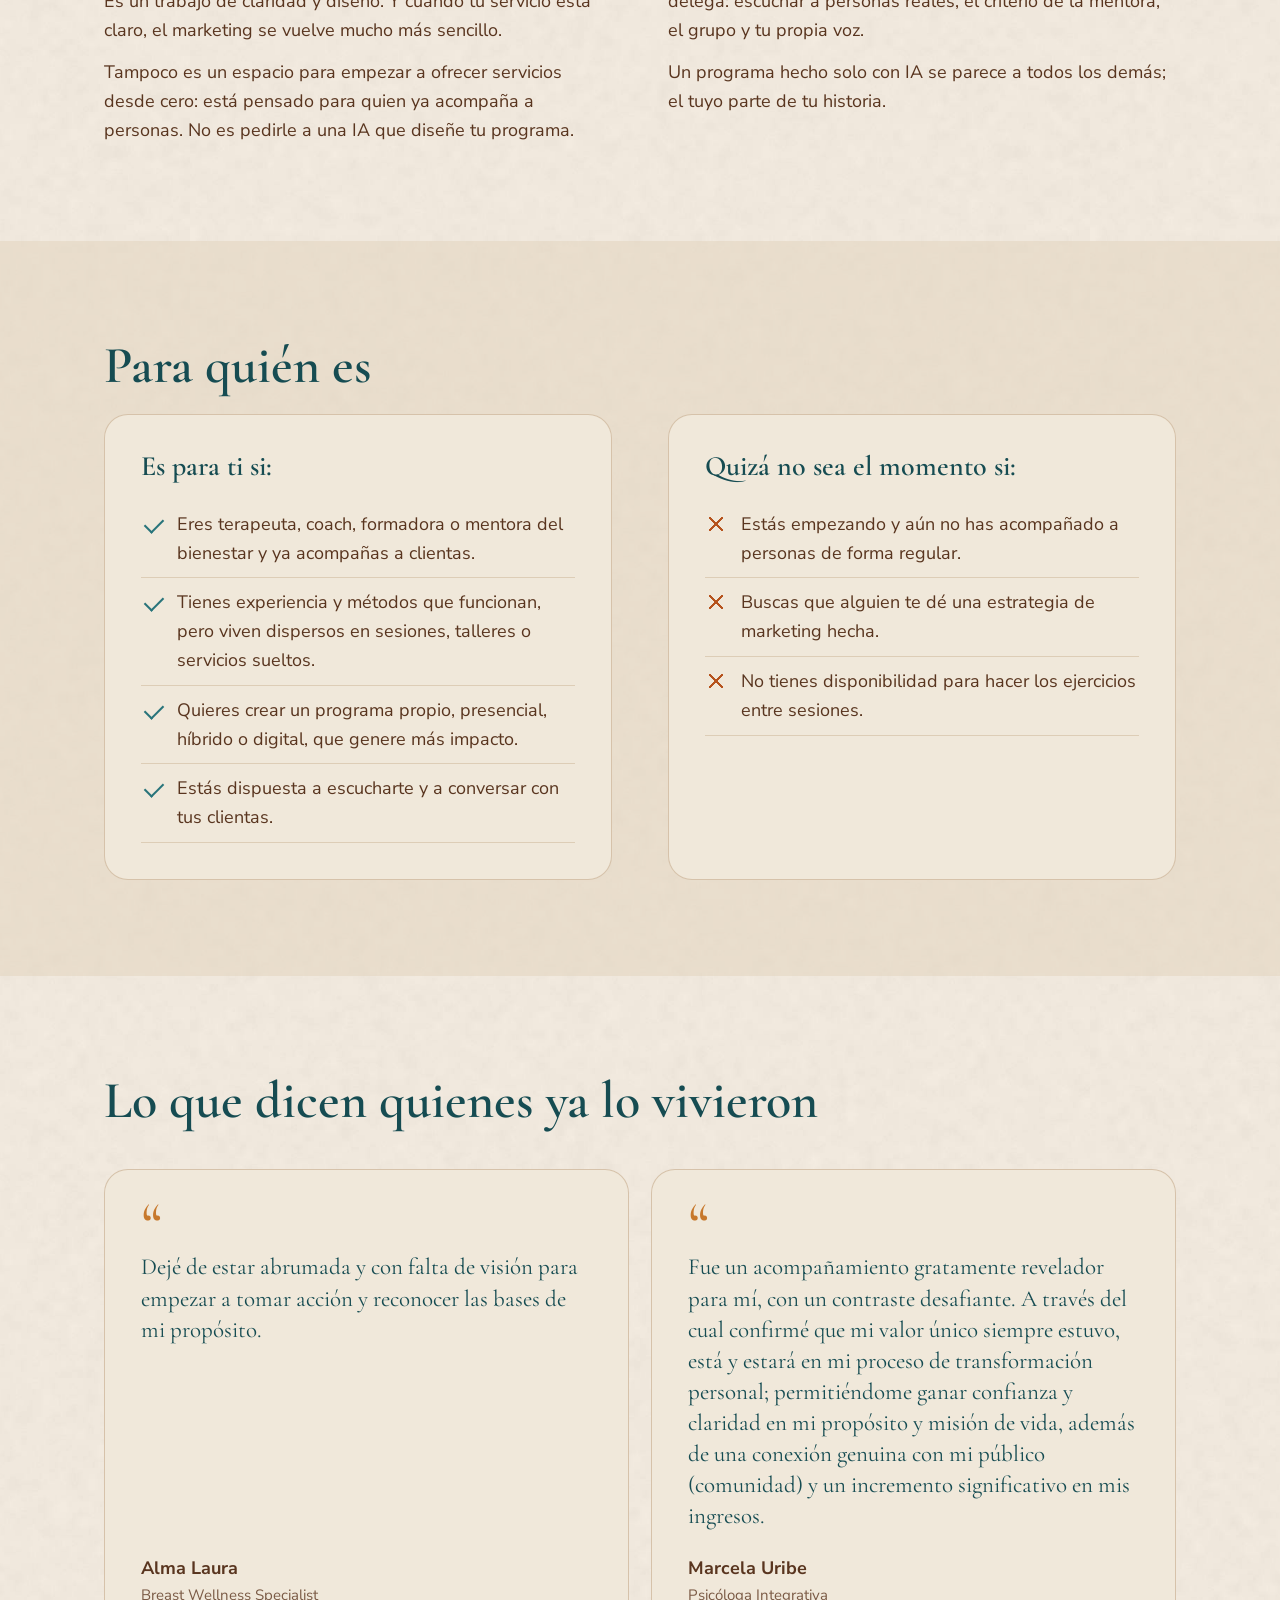
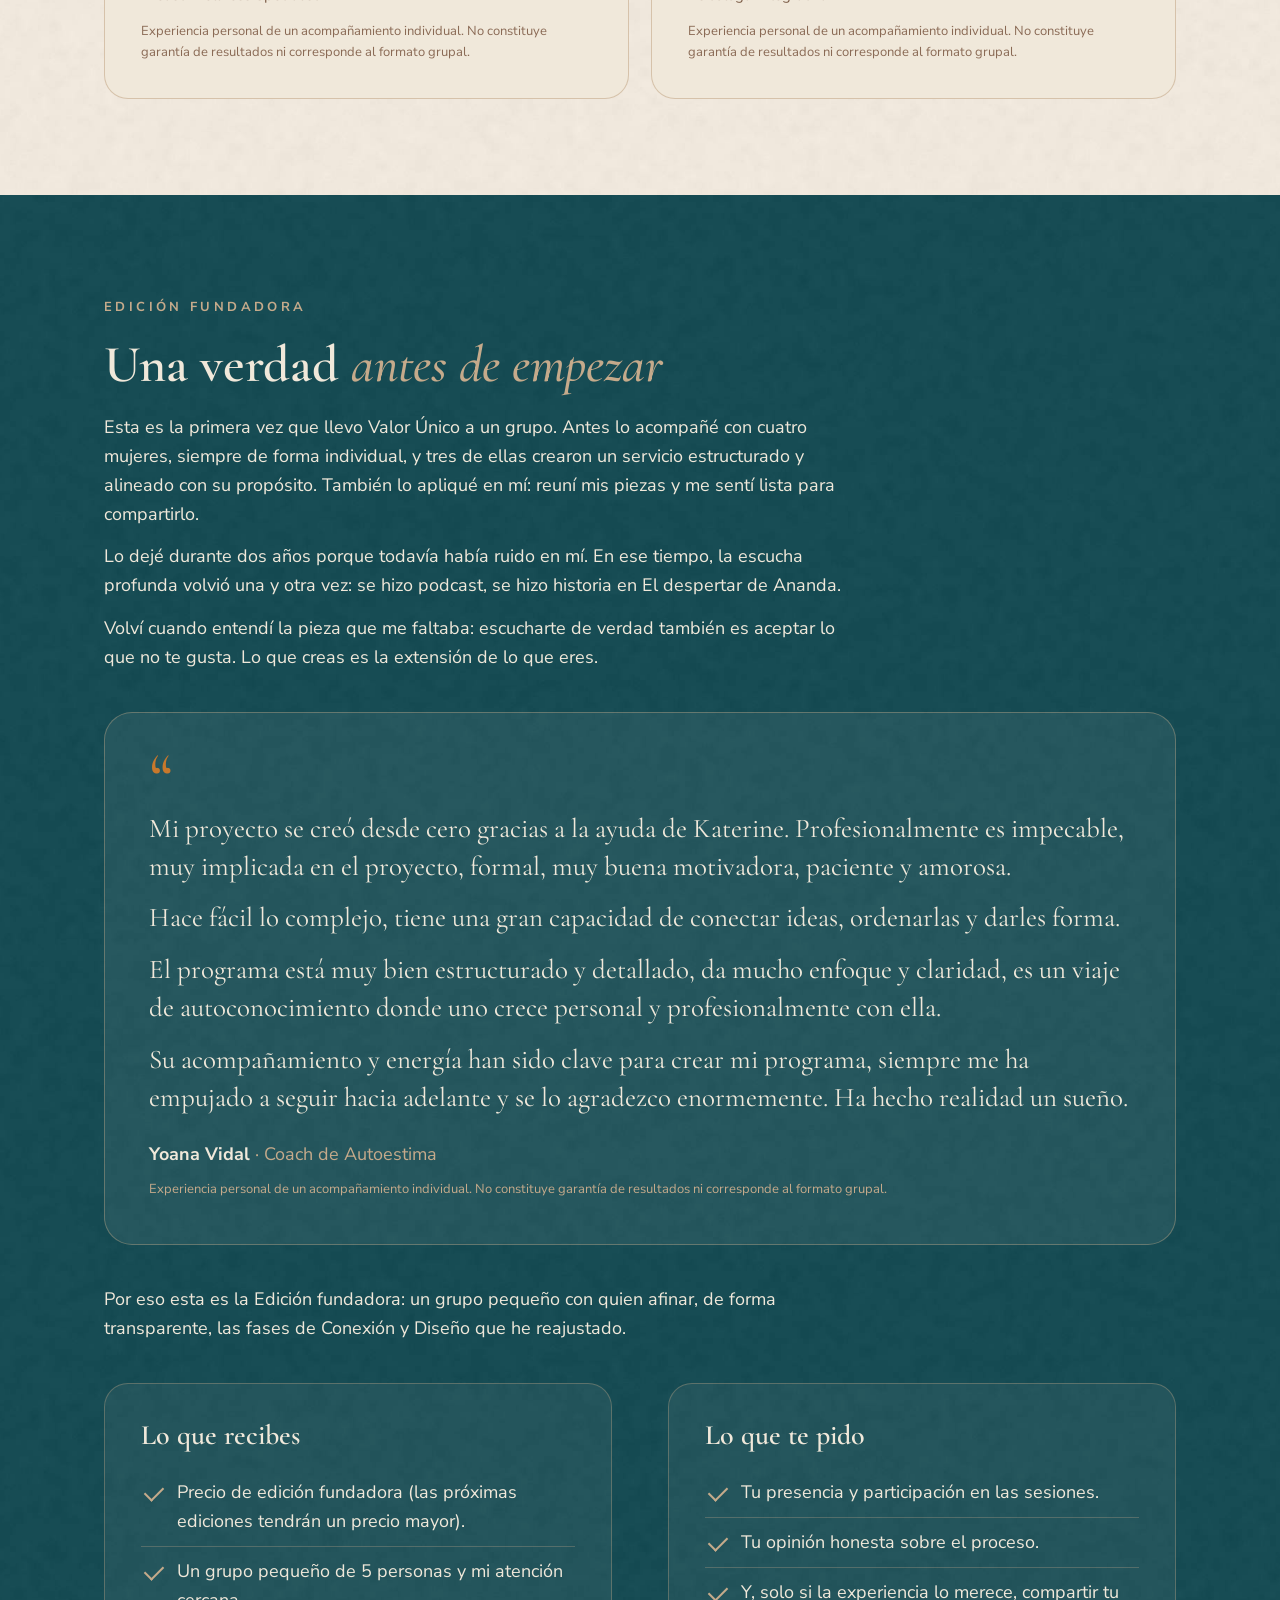
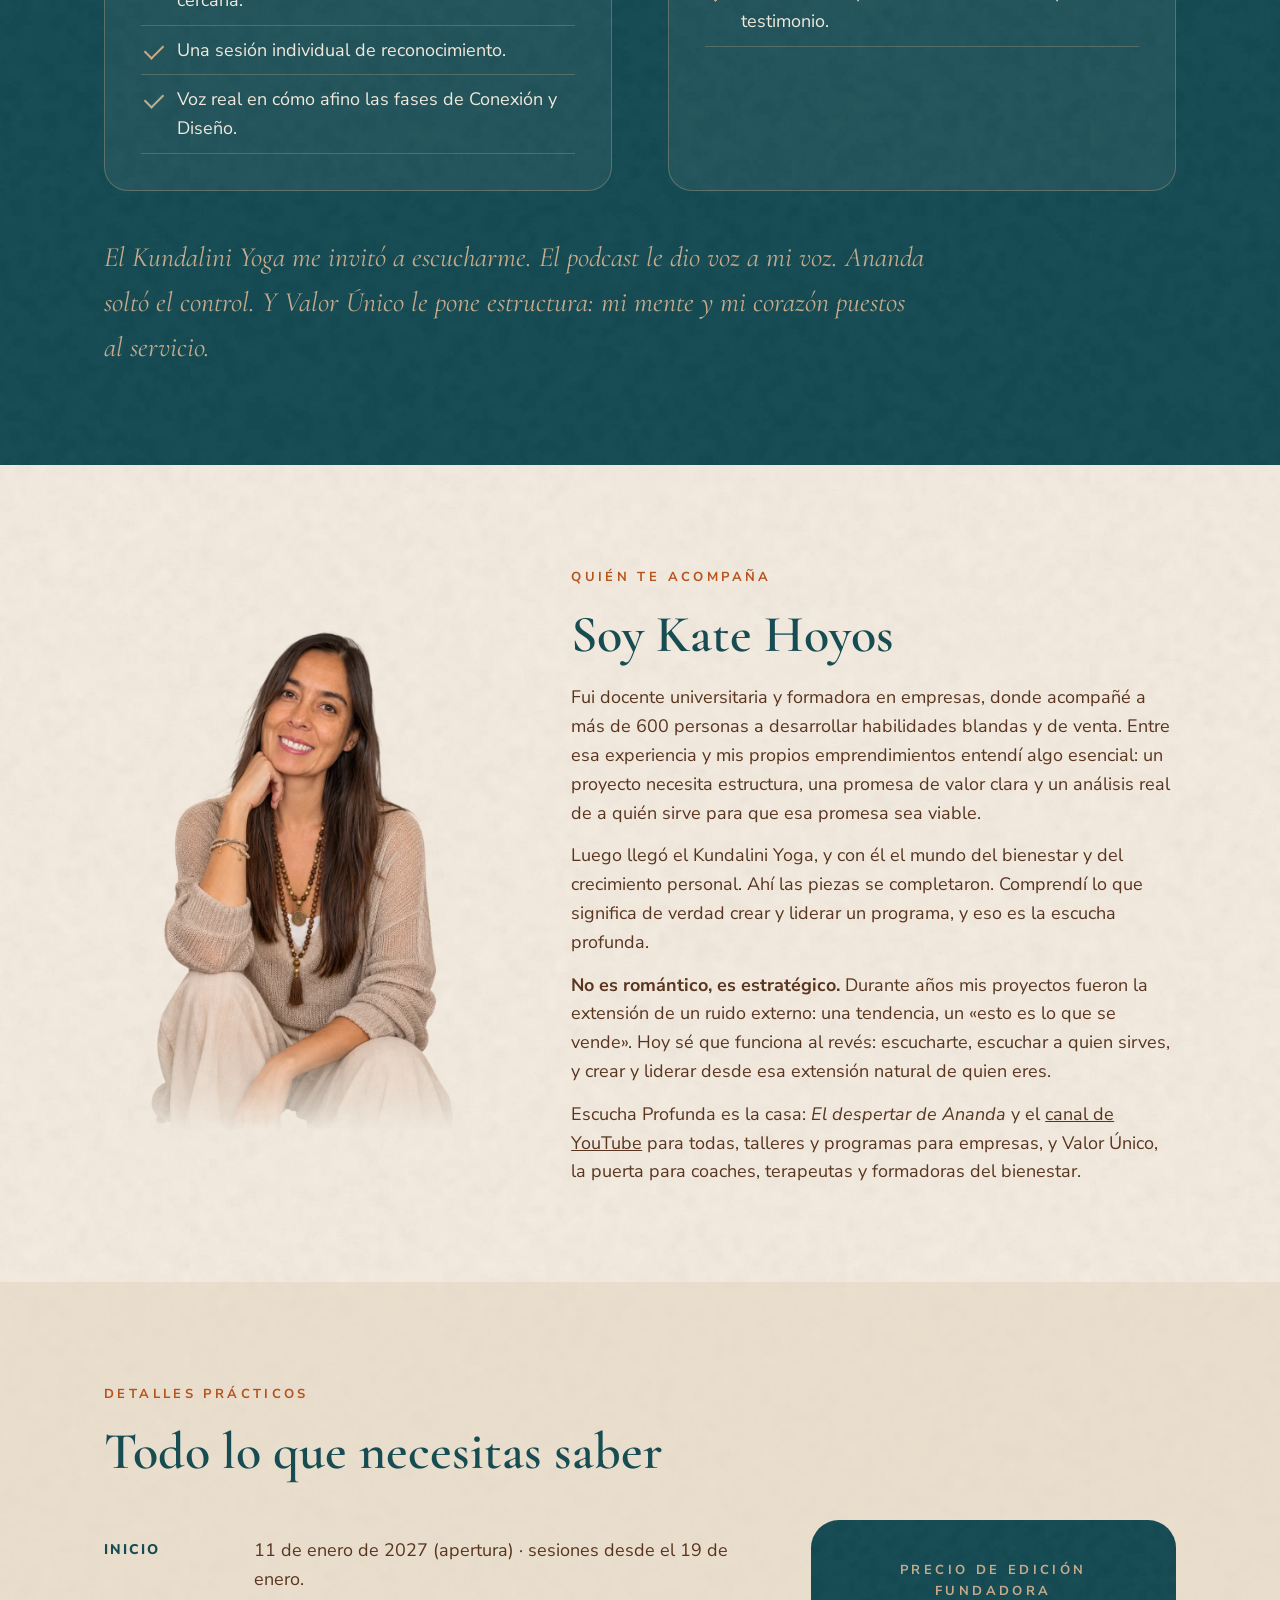
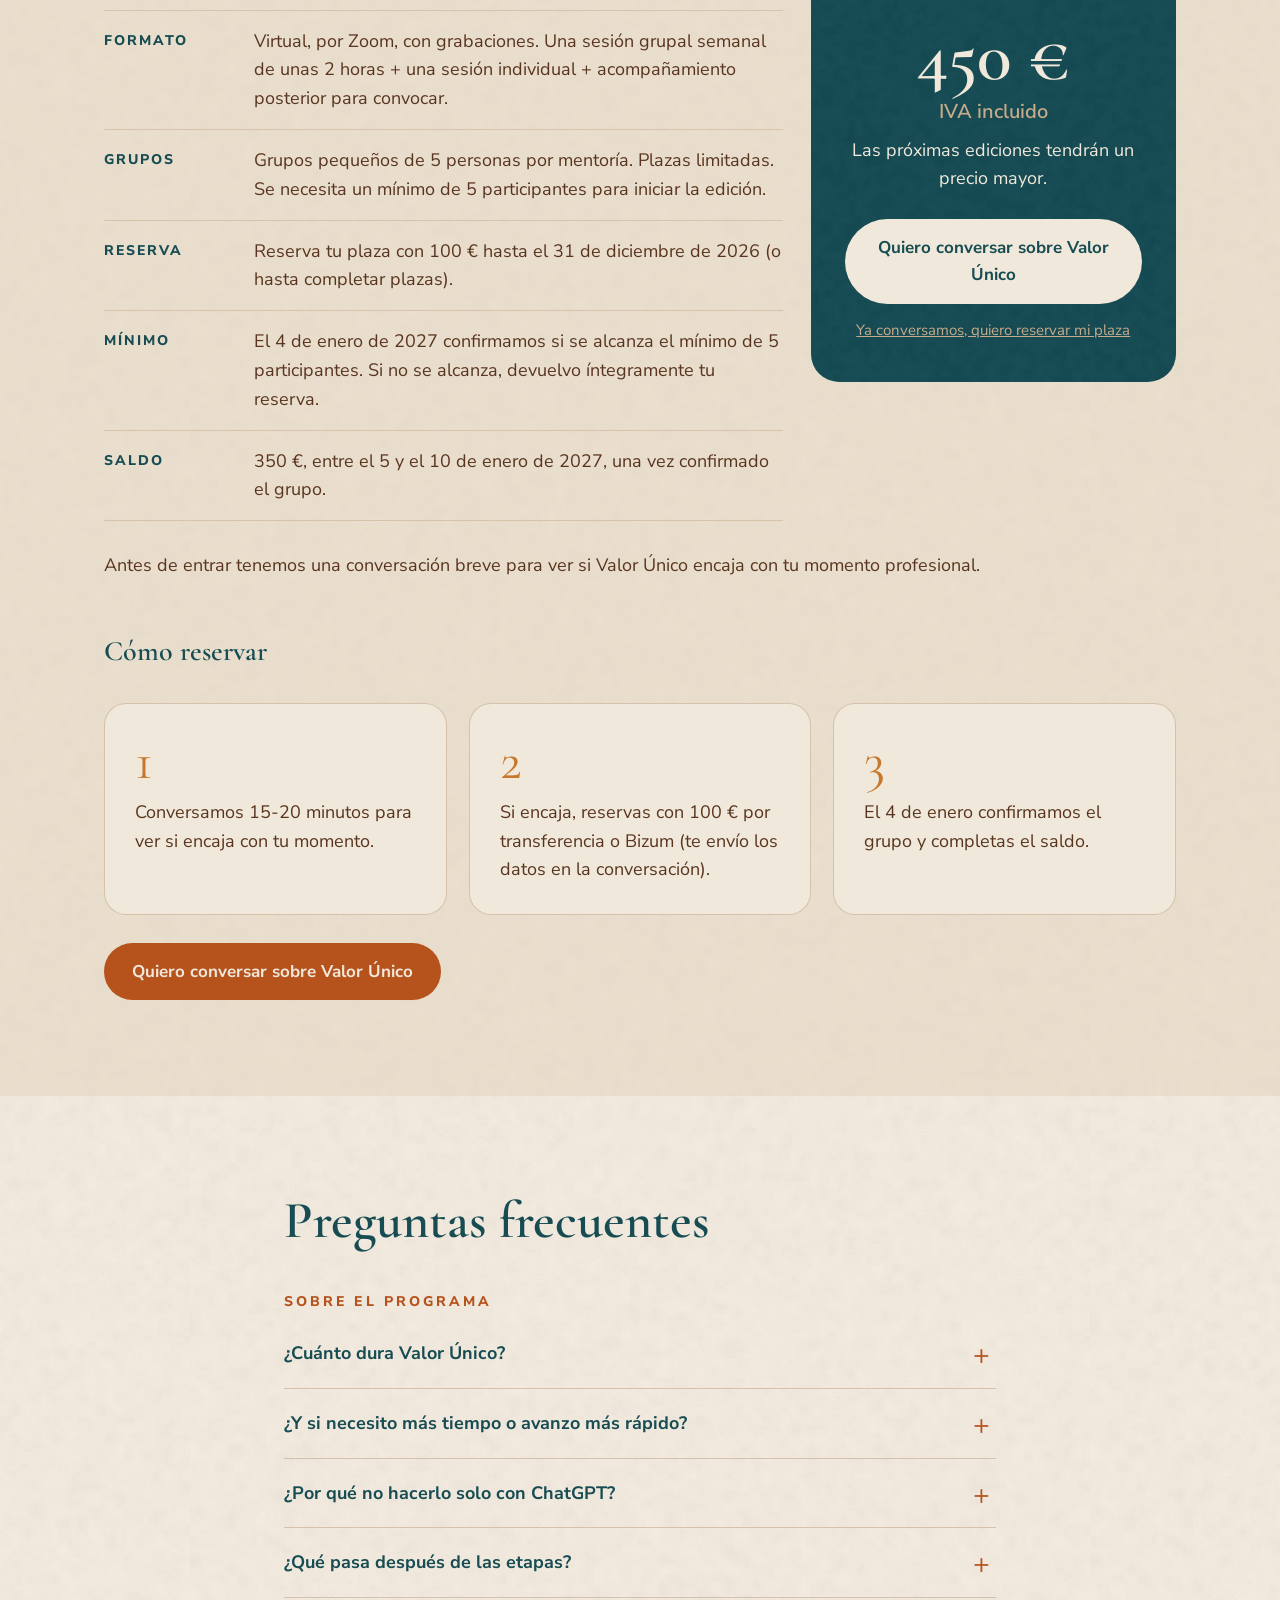
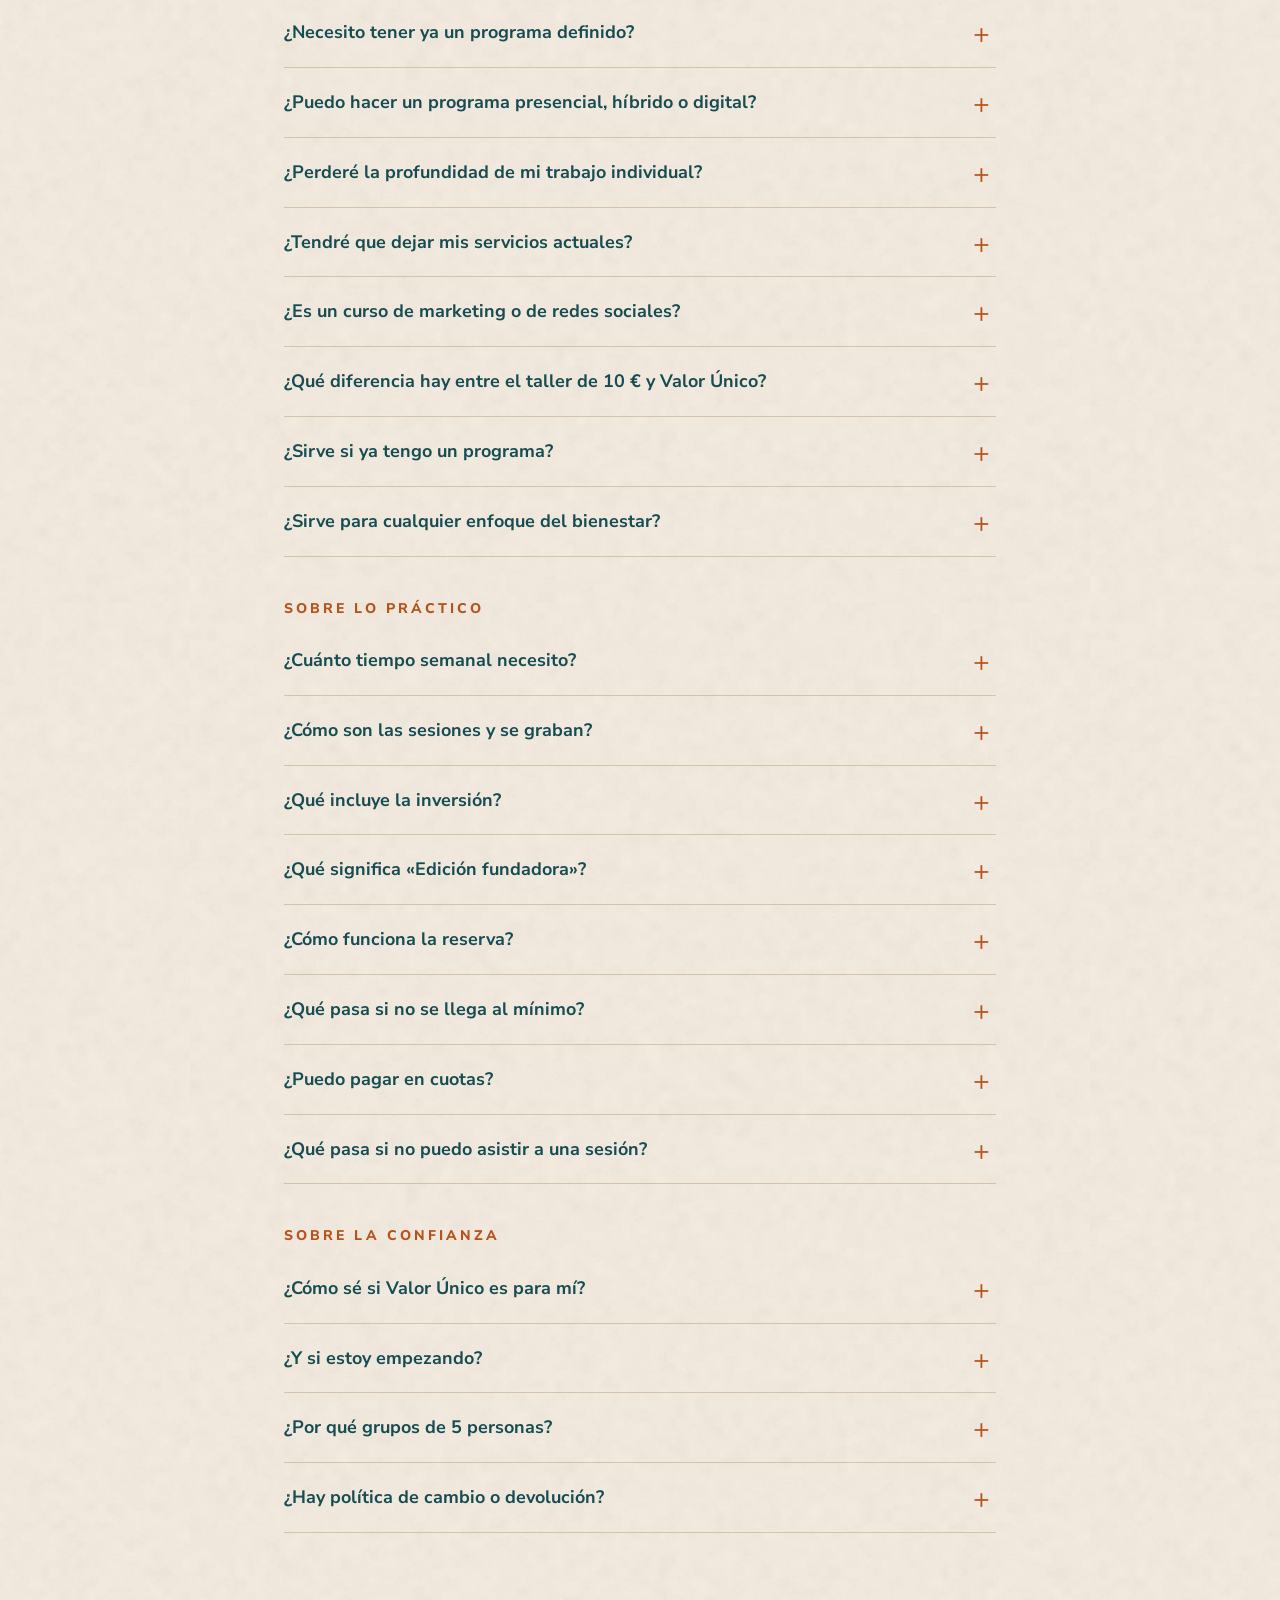
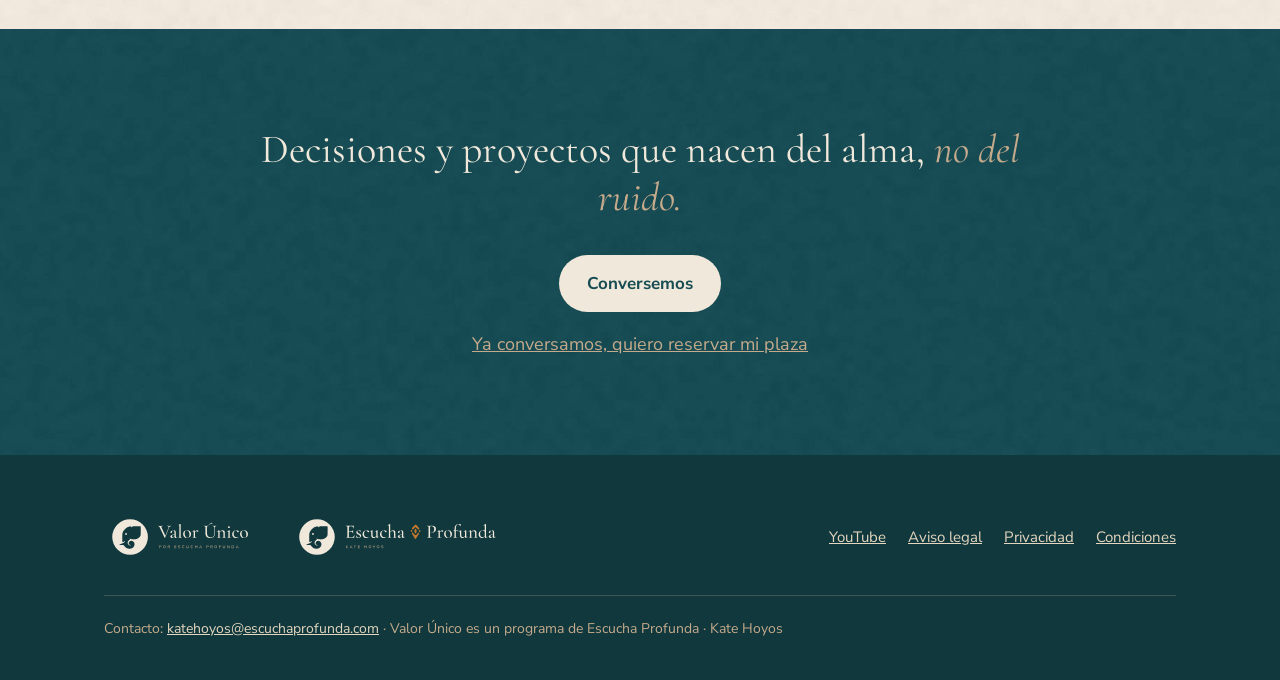
==== commit 7cdf19ec: "Cambia el correo de contacto a katehoyos@escuchaprofunda.com" ====
--- a/index.html
+++ b/index.html
@@ -377,7 +377,7 @@
       <a href="privacidad.html">Privacidad</a>
       <a href="condiciones.html">Condiciones</a>
     </nav>
-    <p class="small">Contacto: <a href="mailto:escuchaprofunda.kt@gmail.com">escuchaprofunda.kt@gmail.com</a> · Valor Único es un programa de Escucha Profunda · Kate Hoyos</p>
+    <p class="small">Contacto: <a href="mailto:katehoyos@escuchaprofunda.com">katehoyos@escuchaprofunda.com</a> · Valor Único es un programa de Escucha Profunda · Kate Hoyos</p>
   </div>
 </footer>
 
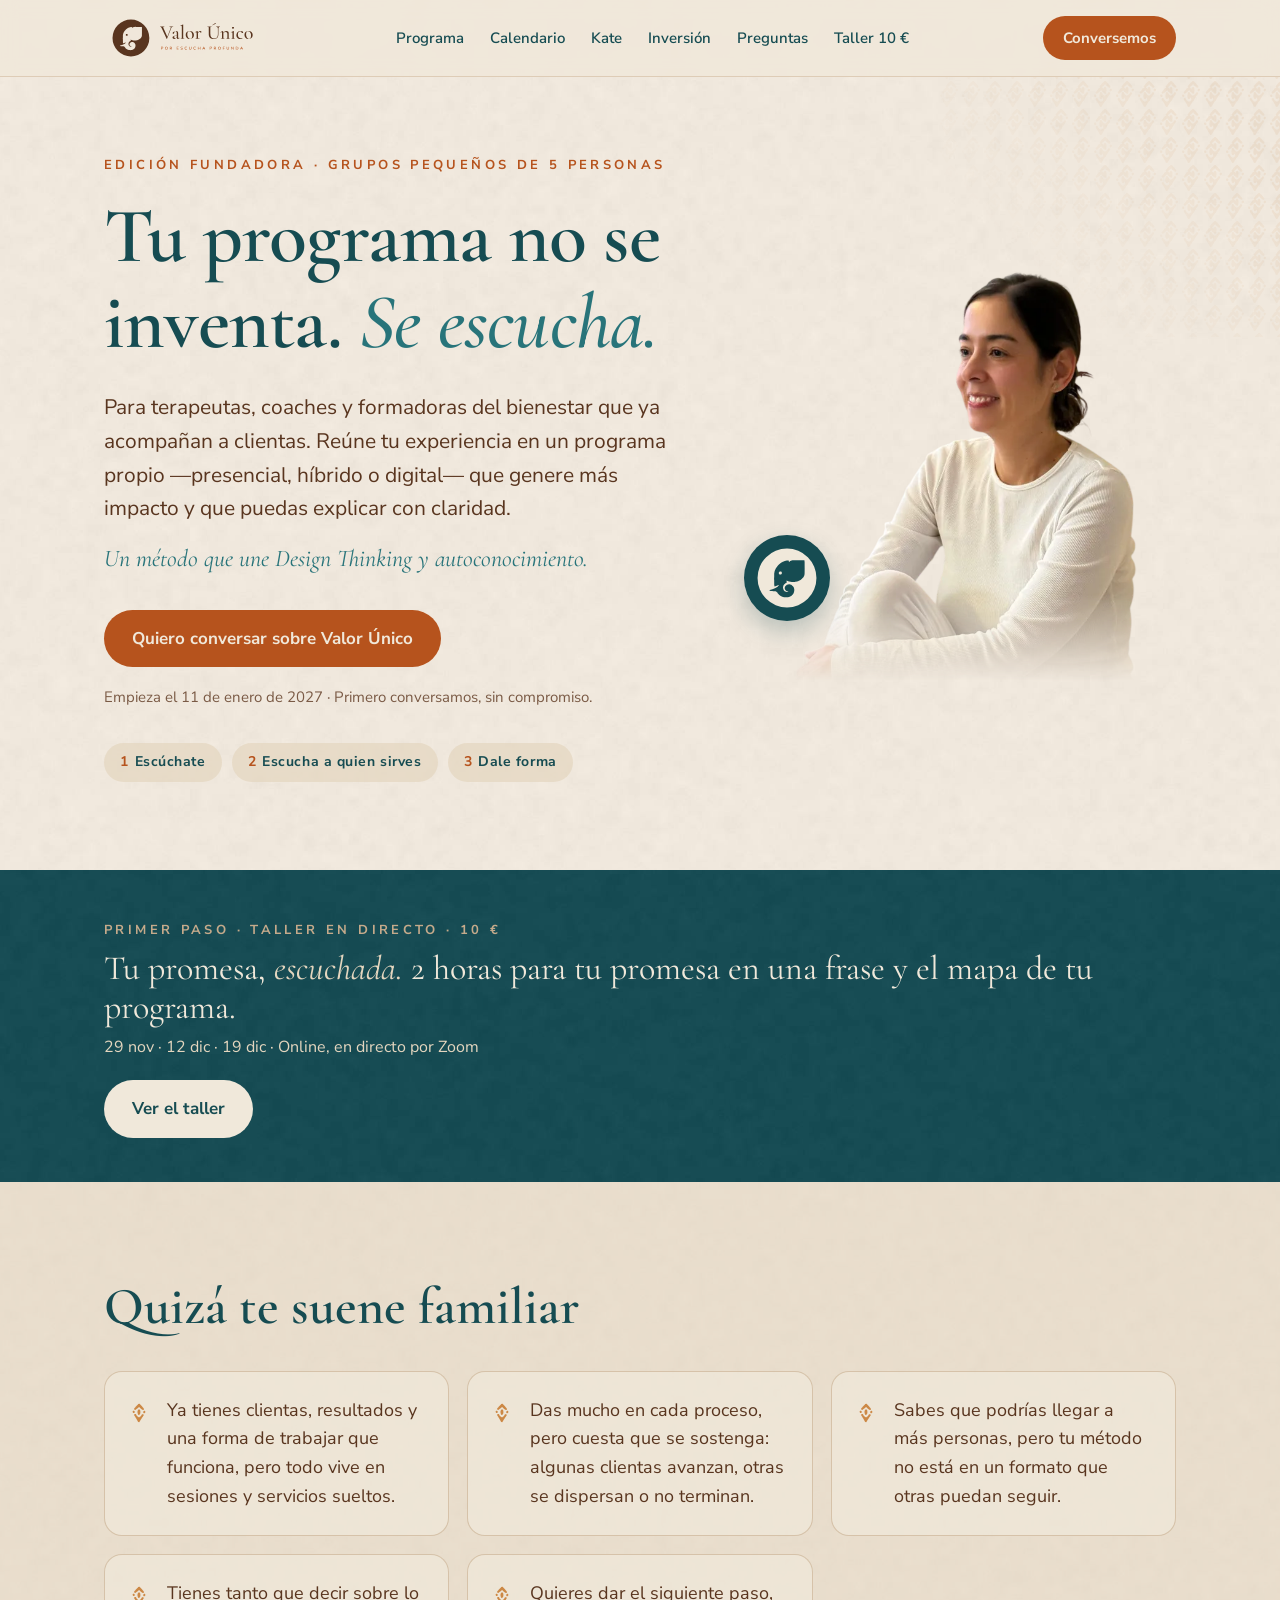
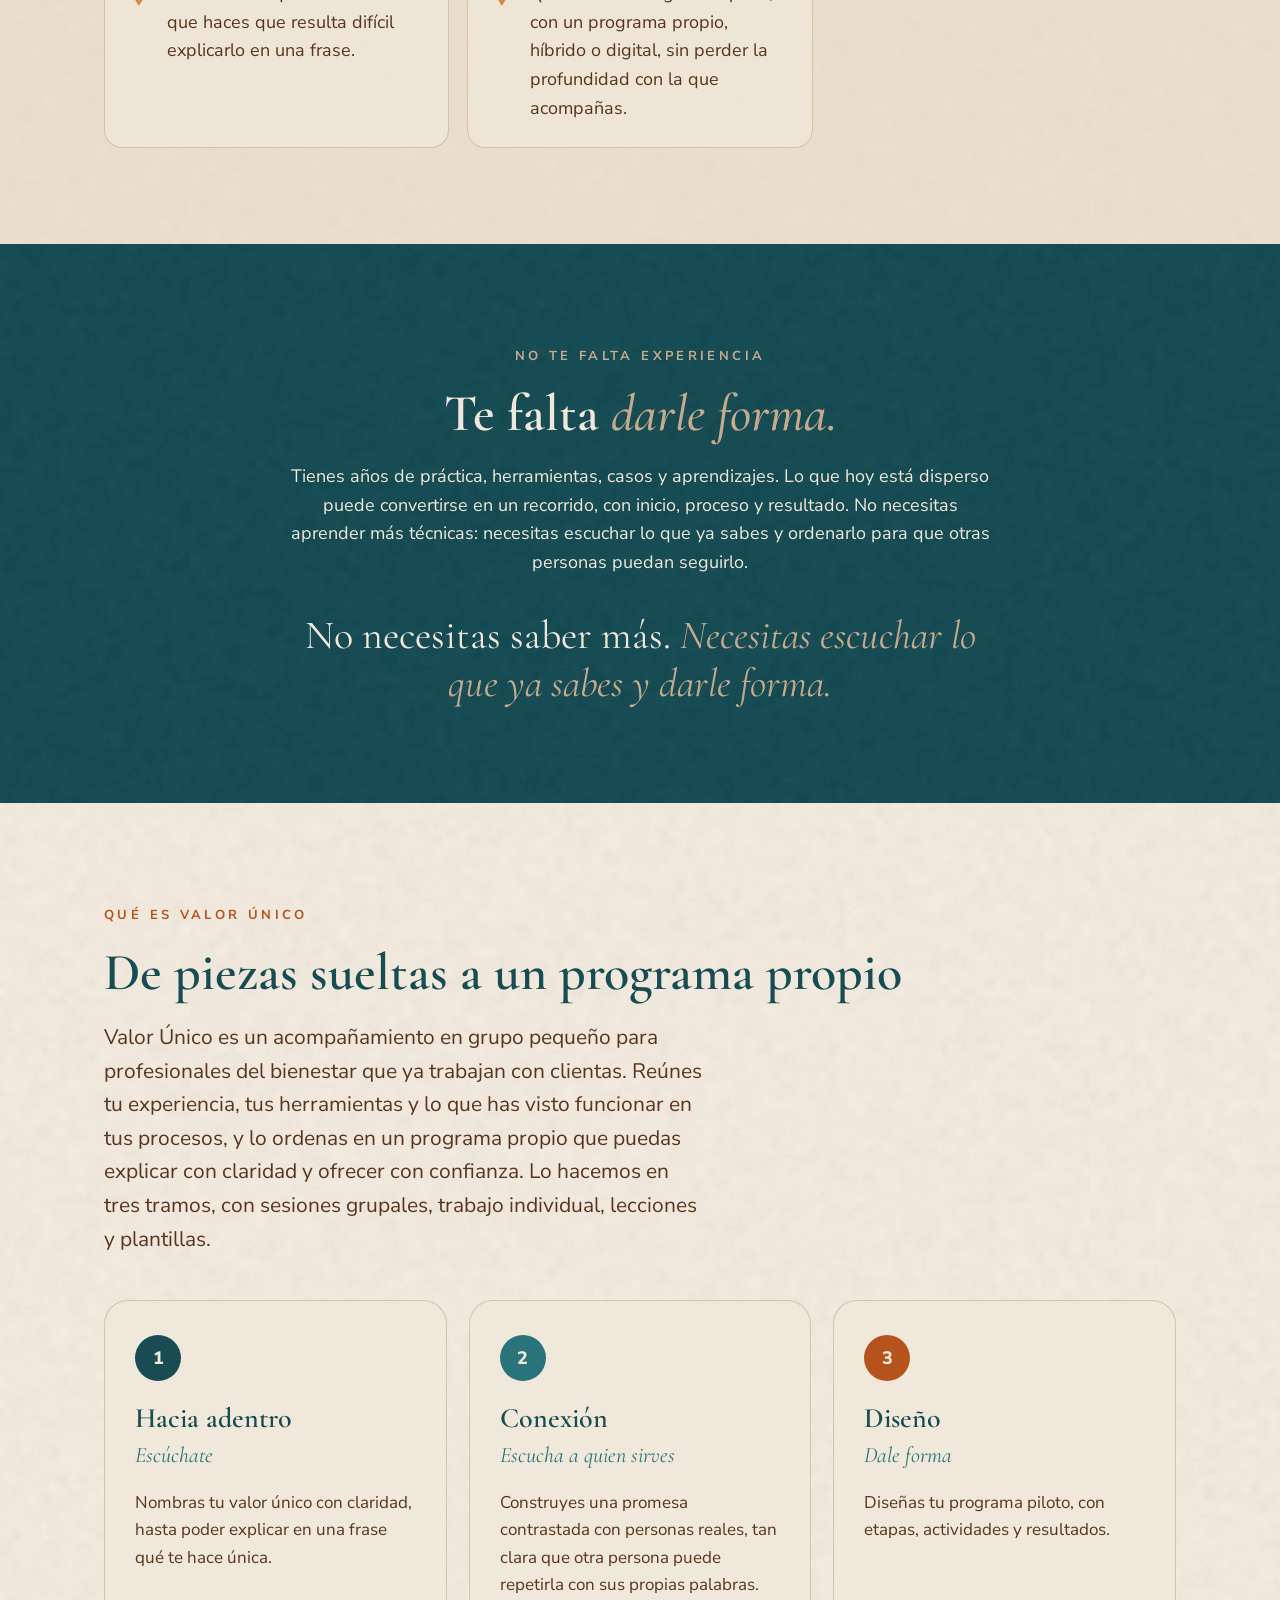
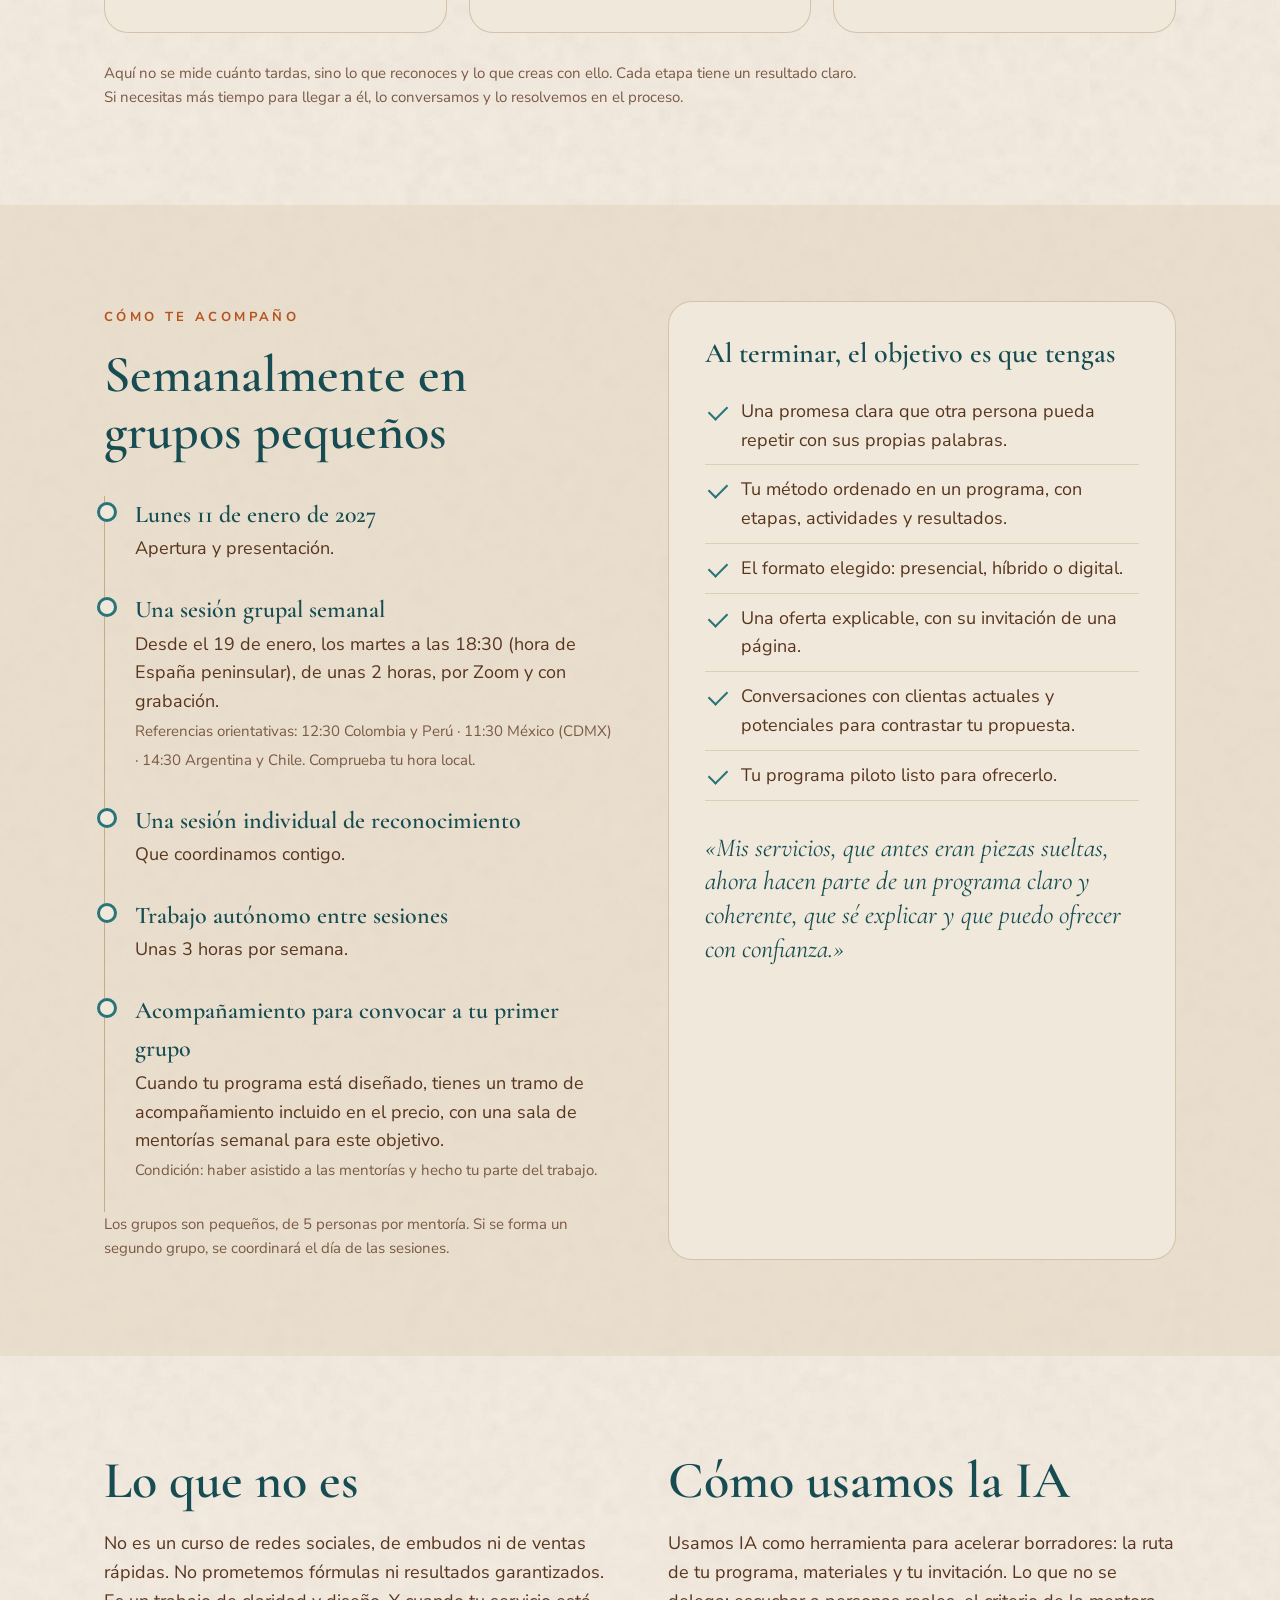
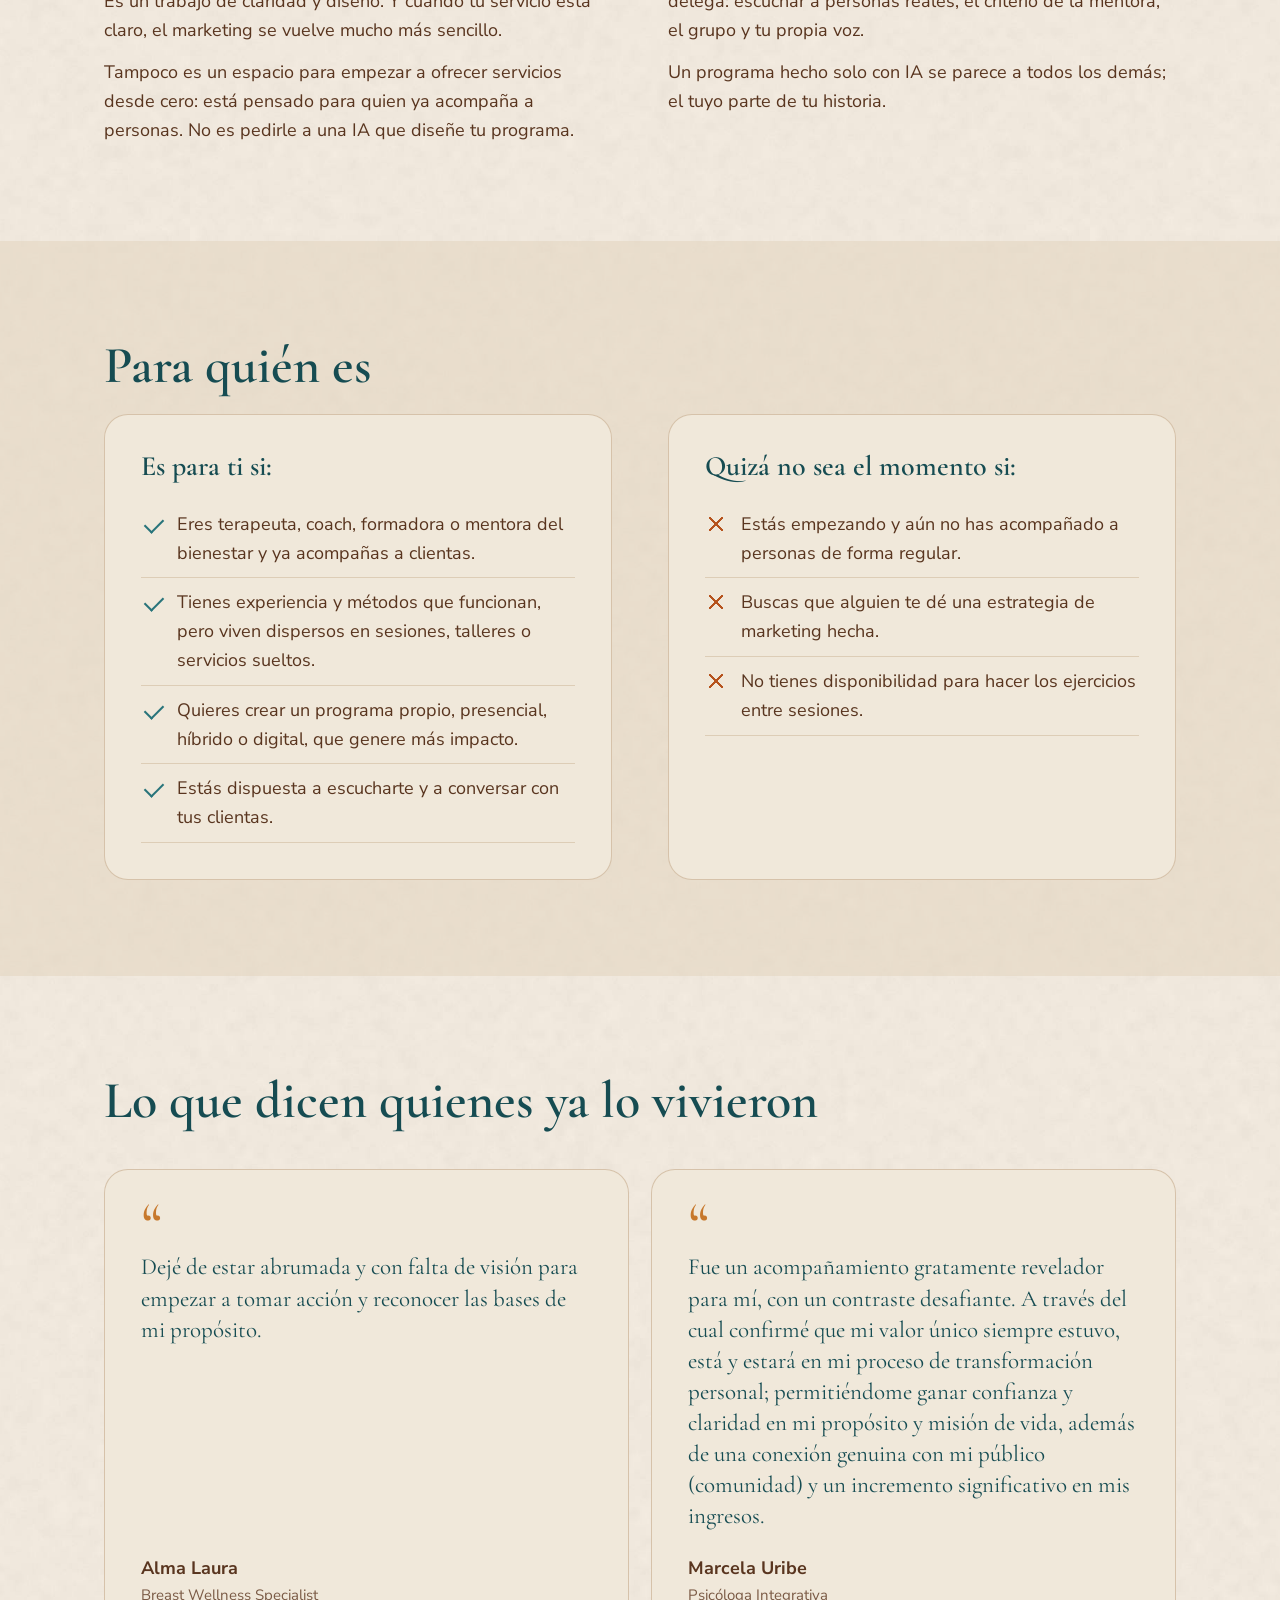
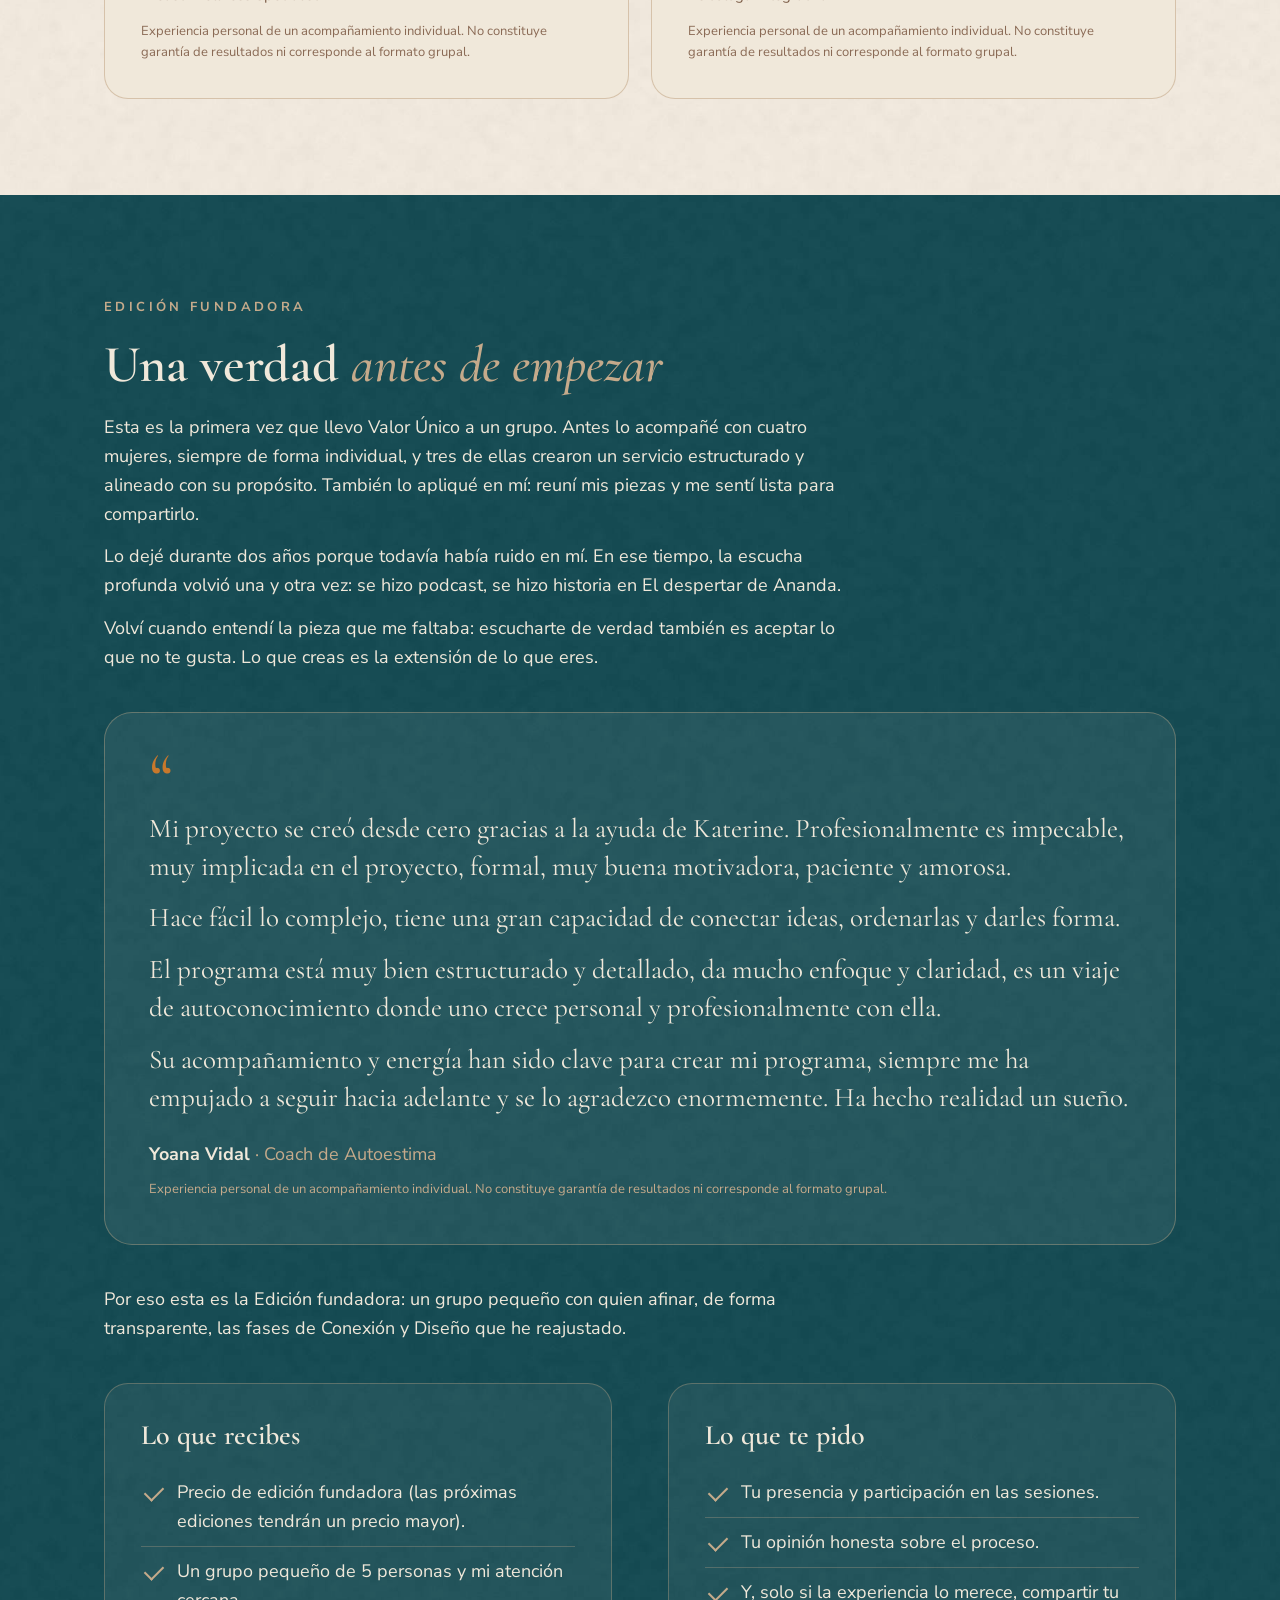
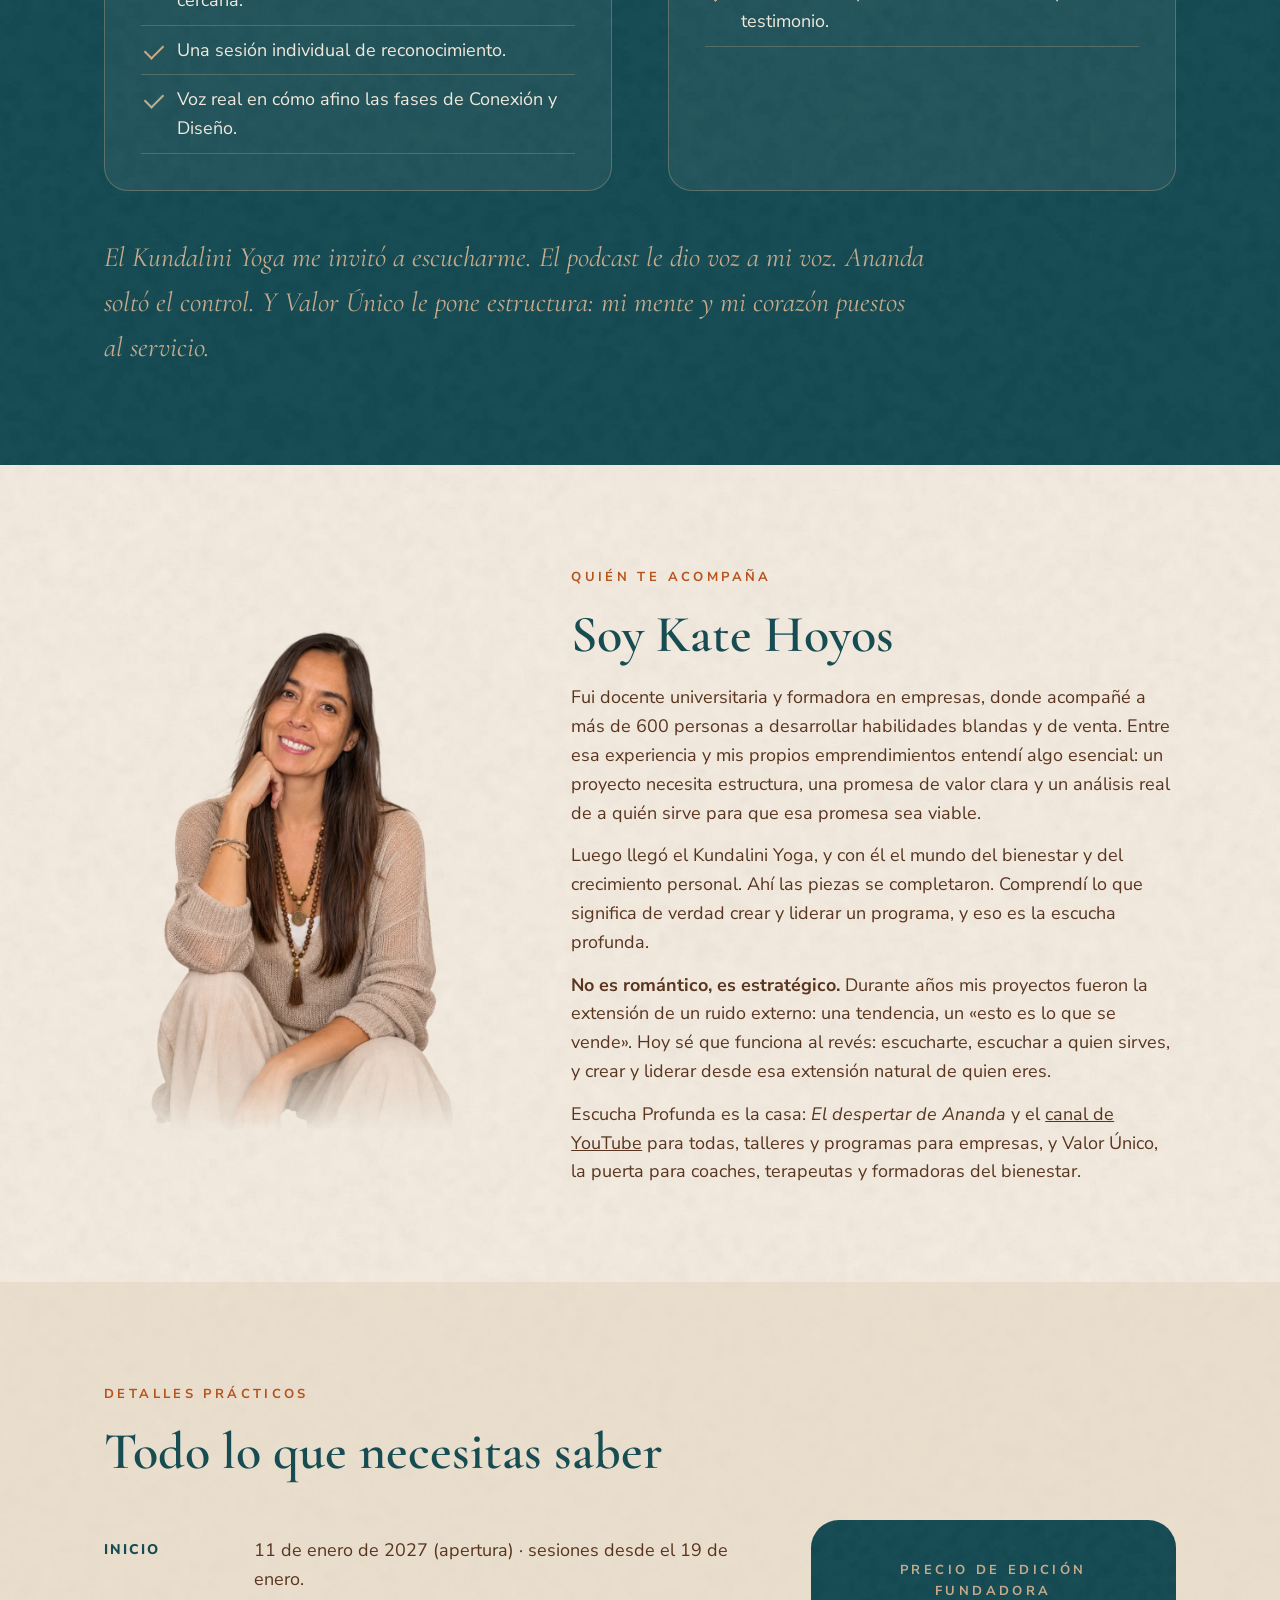
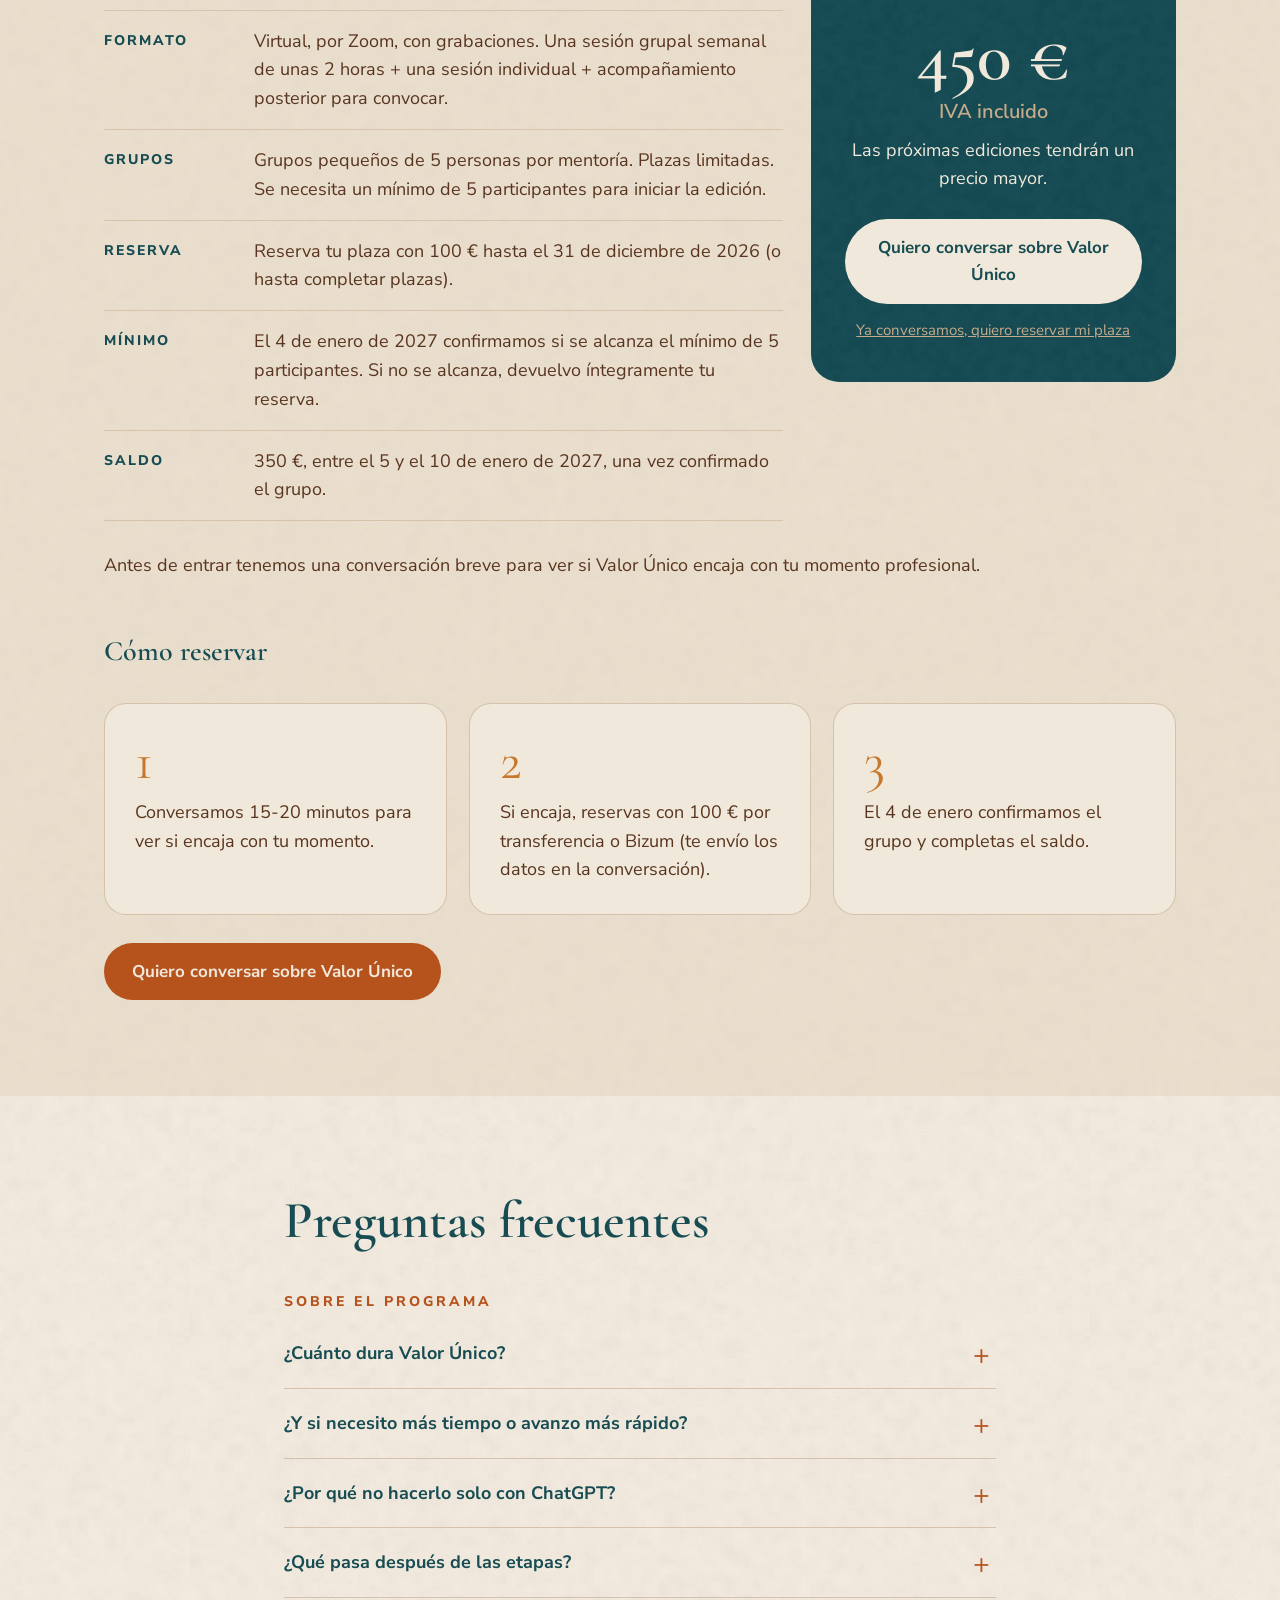
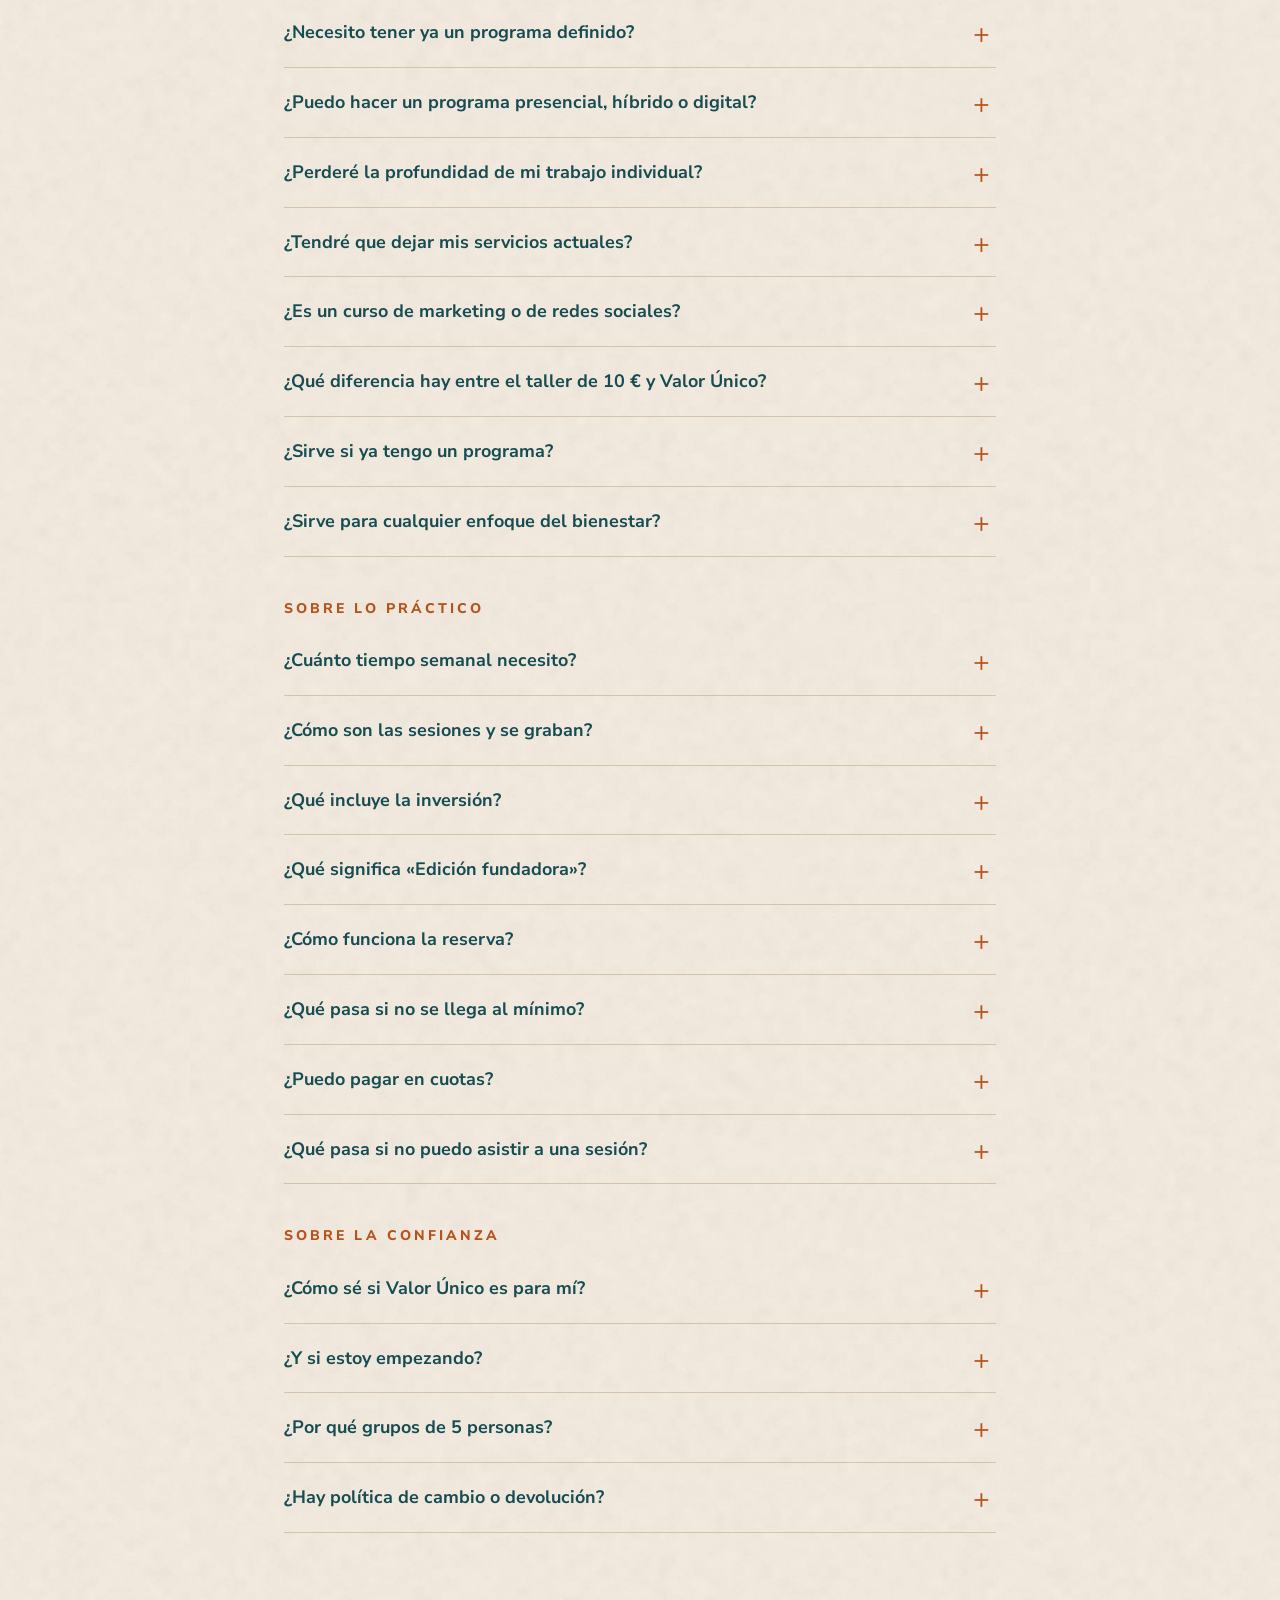
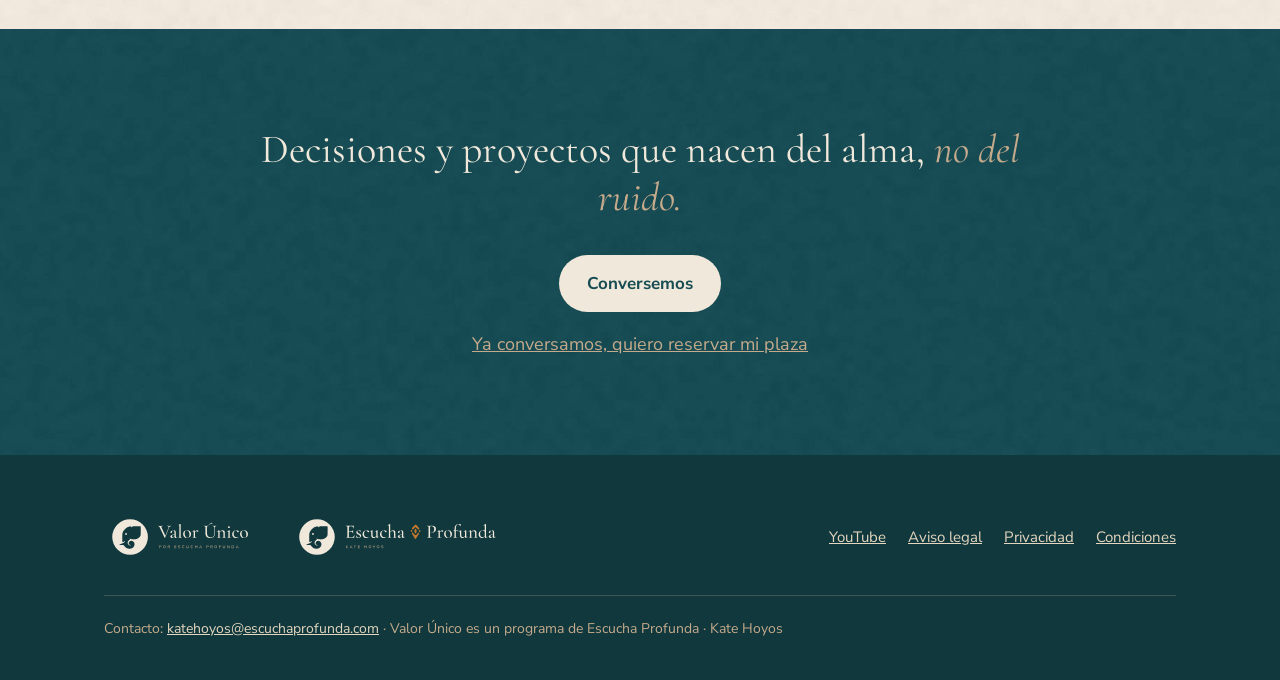
==== commit 95b4764f: "Taller solo online por Zoom" ====
--- a/index.html
+++ b/index.html
@@ -67,7 +67,7 @@
     <div>
       <span class="label" style="margin-bottom:8px">Primer paso · Taller en directo · 10 €</span>
       <p style="font-family:var(--serif);font-size:clamp(26px,3vw,34px);line-height:1.15;color:var(--marfil)">Tu promesa, <em style="color:var(--crema)">escuchada.</em> 2 horas para tu promesa en una frase y el mapa de tu programa.</p>
-      <p style="margin-top:8px;color:var(--crema);font-size:16px">29 nov · 12 dic · 19 dic · Online por Zoom o presencial en León</p>
+      <p style="margin-top:8px;color:var(--crema);font-size:16px">29 nov · 12 dic · 19 dic · Online, en directo por Zoom</p>
     </div>
     <a class="btn btn-light" href="taller.html">Ver el taller</a>
   </div>
